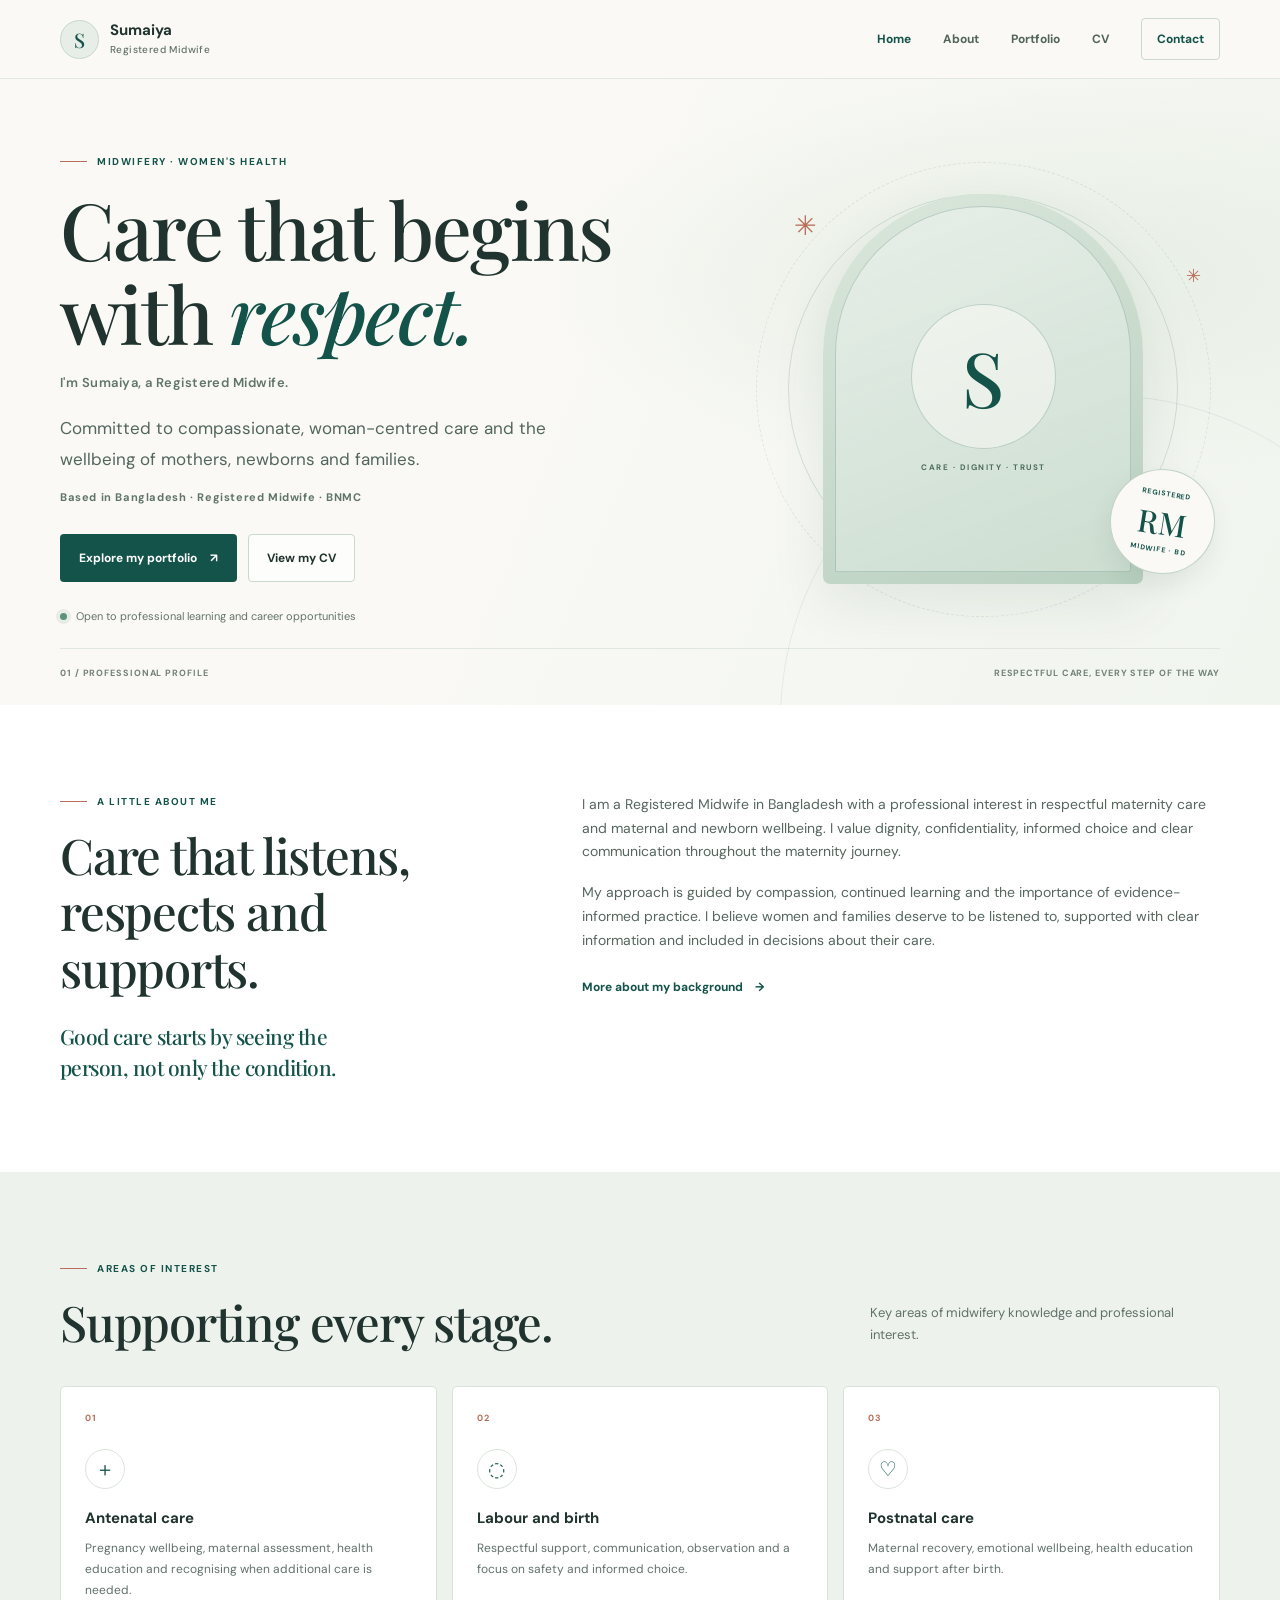
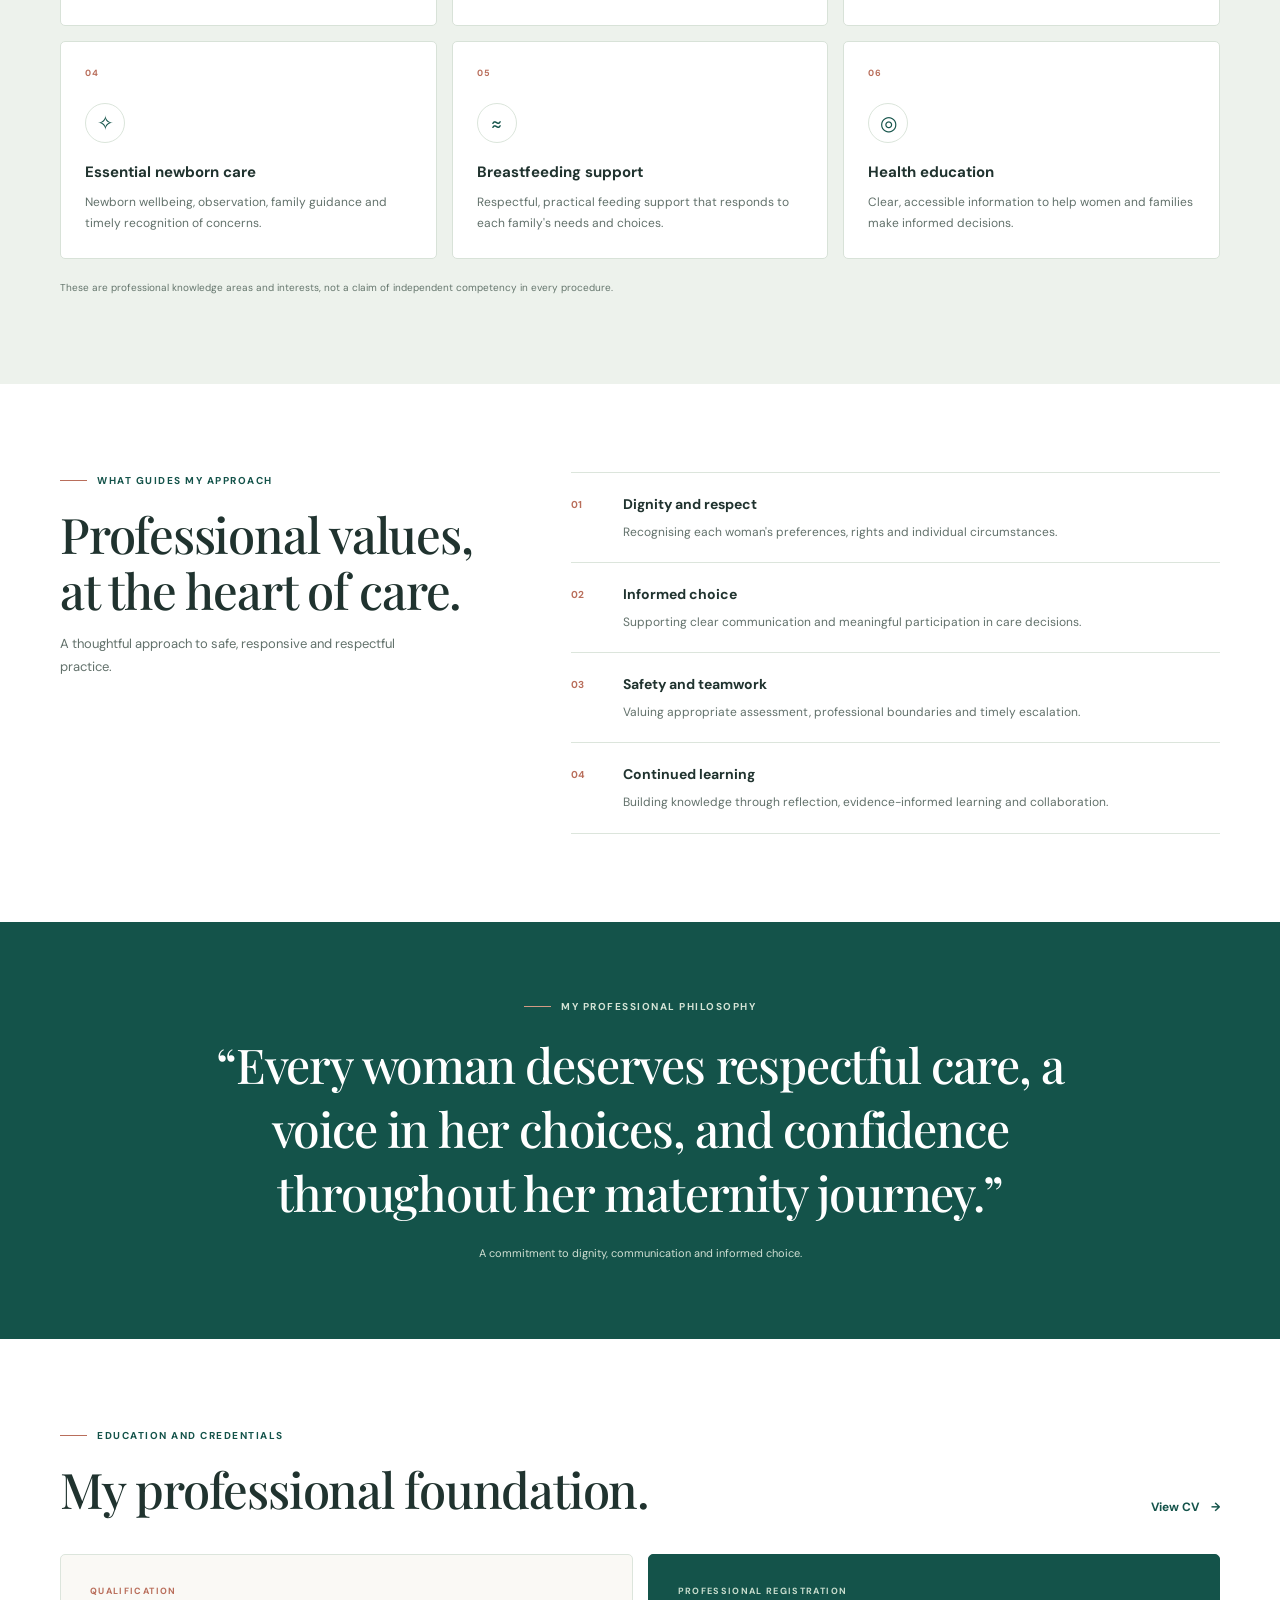
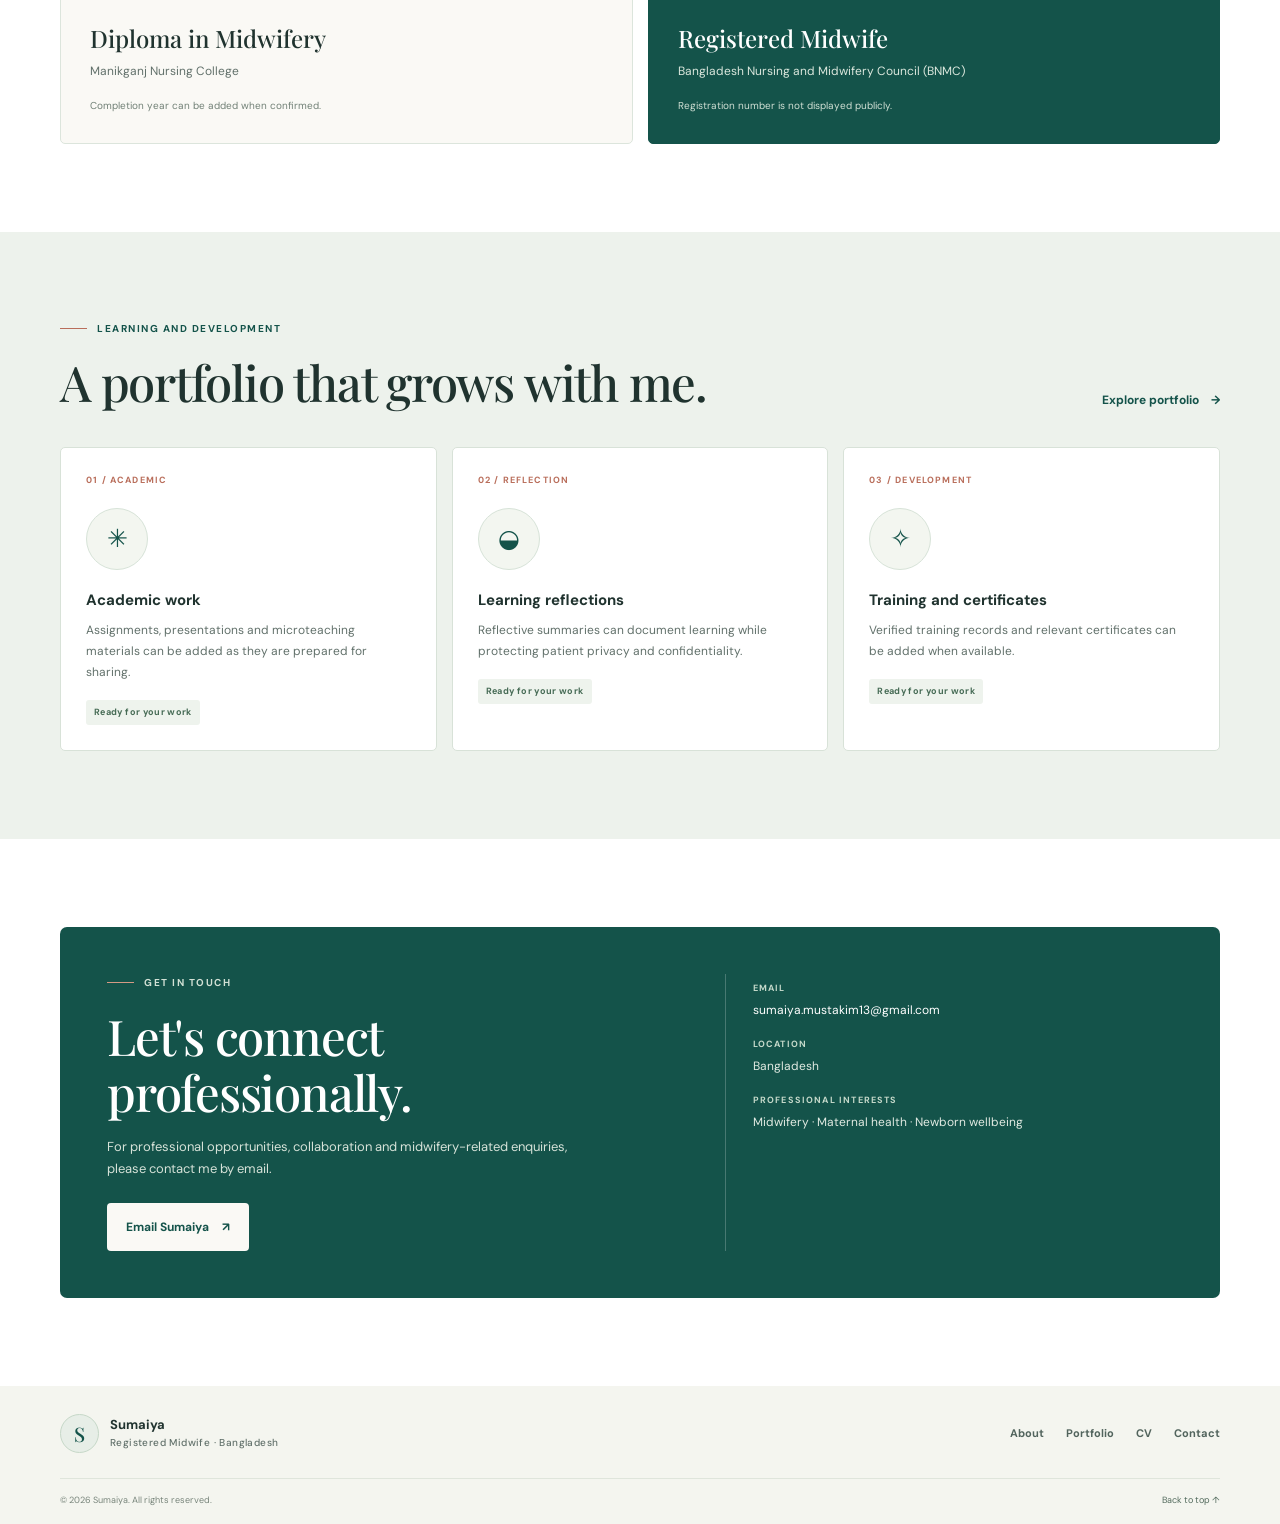
==== index.html @ 721ddd25 "feat: upgrade midwifery portfolio and career pages" ====
<!doctype html>
<html lang="en">
<head>
  <meta charset="utf-8">
  <meta name="viewport" content="width=device-width, initial-scale=1">
  <meta name="theme-color" content="#14534a">
  <meta name="description" content="Meet Sumaiya, a Registered Midwife in Bangladesh, committed to respectful, woman-centred and evidence-informed maternal and newborn care.">
  <meta property="og:type" content="website">
  <meta property="og:title" content="Sumaiya | Registered Midwife">
  <meta property="og:description" content="Professional profile, midwifery interests, academic portfolio and CV of Sumaiya, a Registered Midwife in Bangladesh.">
  <meta property="og:url" content="https://midwifesumaiya.github.io/">
  <link rel="canonical" href="https://midwifesumaiya.github.io/">
  <link rel="icon" href="/assets/images/favicon.svg" type="image/svg+xml">
  <link rel="preconnect" href="https://fonts.googleapis.com">
  <link rel="preconnect" href="https://fonts.gstatic.com" crossorigin>
  <link href="https://fonts.googleapis.com/css2?family=DM+Sans:wght@400;500;600;700&family=Playfair+Display:wght@500;600;700&display=swap" rel="stylesheet">
  <link rel="stylesheet" href="/assets/css/style.css">
  <title>Sumaiya | Registered Midwife in Bangladesh</title>
  <script type="application/ld+json">
  {
    "@context": "https://schema.org",
    "@type": "Person",
    "name": "Sumaiya",
    "jobTitle": "Registered Midwife",
    "description": "Registered Midwife in Bangladesh with professional interests in respectful maternity care and maternal and newborn health.",
    "url": "https://midwifesumaiya.github.io/",
    "email": "mailto:sumaiya.mustakim13@gmail.com",
    "address": {
      "@type": "PostalAddress",
      "addressCountry": "BD"
    }
  }
  </script>
</head>
<body>
  <a class="skip-link" href="#main">Skip to content</a>
  <header class="site-header">
    <div class="container header-inner">
      <a class="brand" href="/" aria-label="Sumaiya home"><span class="brand-mark" aria-hidden="true">S</span><span>Sumaiya<span class="brand-sub">Registered Midwife</span></span></a>
      <button class="menu-toggle" type="button" aria-label="Open navigation" aria-expanded="false" aria-controls="primary-navigation"><span aria-hidden="true"></span></button>
      <nav class="primary-nav" id="primary-navigation" aria-label="Main navigation">
        <a class="active" href="/">Home</a><a href="/about.html">About</a><a href="/portfolio.html">Portfolio</a><a href="/cv.html">CV</a><a class="nav-contact" href="#contact">Contact</a>
      </nav>
    </div>
  </header>
  <main id="main">
    <section class="hero">
      <div class="container hero-grid">
        <div class="hero-copy">
          <p class="eyebrow"><span class="eyebrow-line"></span> Midwifery · Women's health</p>
          <h1>Care that begins with <em>respect.</em><span class="hero-name">I'm Sumaiya, a Registered Midwife.</span></h1>
          <p class="lead">Committed to compassionate, woman-centred care and the wellbeing of mothers, newborns and families.</p>
          <p class="hero-context">Based in Bangladesh · Registered Midwife · BNMC</p>
          <div class="button-row"><a class="button button-primary" href="/portfolio.html">Explore my portfolio <span aria-hidden="true">↗</span></a><a class="button button-secondary" href="/cv.html">View my CV</a></div>
          <div class="hero-note"><span class="status-dot" aria-hidden="true"></span> Open to professional learning and career opportunities</div>
        </div>
        <div class="hero-art" aria-label="Decorative monogram illustration">
          <div class="art-orbit orbit-one"></div><div class="art-orbit orbit-two"></div>
          <div class="art-arch"><div class="art-inner"><span class="art-initial">S</span><span class="art-caption">CARE · DIGNITY · TRUST</span></div></div>
          <div class="art-stamp"><span class="stamp-top">REGISTERED</span><span class="stamp-mid">RM</span><span class="stamp-bottom">MIDWIFE · BD</span></div>
          <span class="art-leaf leaf-one" aria-hidden="true">✳</span><span class="art-leaf leaf-two" aria-hidden="true">✳</span>
        </div>
      </div>
      <div class="hero-bottom container"><span>01 / PROFESSIONAL PROFILE</span><span>Respectful care, every step of the way</span></div>
    </section>

    <section class="section section-white" id="about">
      <div class="container split-grid">
        <div class="section-intro-block"><p class="eyebrow"><span class="eyebrow-line"></span> A little about me</p><h2 class="section-title">Care that listens, respects and supports.</h2><p class="intro-aside">Good care starts by seeing the person, not only the condition.</p></div>
        <div class="prose"><p>I am a Registered Midwife in Bangladesh with a professional interest in respectful maternity care and maternal and newborn wellbeing. I value dignity, confidentiality, informed choice and clear communication throughout the maternity journey.</p><p>My approach is guided by compassion, continued learning and the importance of evidence-informed practice. I believe women and families deserve to be listened to, supported with clear information and included in decisions about their care.</p><a class="text-link" href="/about.html">More about my background <span aria-hidden="true">→</span></a></div>
      </div>
    </section>

    <section class="section section-sage" id="expertise">
      <div class="container">
        <div class="section-heading-row"><div><p class="eyebrow"><span class="eyebrow-line"></span> Areas of interest</p><h2 class="section-title">Supporting every stage.</h2></div><p class="section-summary">Key areas of midwifery knowledge and professional interest.</p></div>
        <div class="card-grid three">
          <article class="service-card"><span class="card-number">01</span><div class="line-icon" aria-hidden="true">＋</div><h3>Antenatal care</h3><p>Pregnancy wellbeing, maternal assessment, health education and recognising when additional care is needed.</p></article>
          <article class="service-card"><span class="card-number">02</span><div class="line-icon" aria-hidden="true">◌</div><h3>Labour and birth</h3><p>Respectful support, communication, observation and a focus on safety and informed choice.</p></article>
          <article class="service-card"><span class="card-number">03</span><div class="line-icon" aria-hidden="true">♡</div><h3>Postnatal care</h3><p>Maternal recovery, emotional wellbeing, health education and support after birth.</p></article>
          <article class="service-card"><span class="card-number">04</span><div class="line-icon" aria-hidden="true">✧</div><h3>Essential newborn care</h3><p>Newborn wellbeing, observation, family guidance and timely recognition of concerns.</p></article>
          <article class="service-card"><span class="card-number">05</span><div class="line-icon" aria-hidden="true">≈</div><h3>Breastfeeding support</h3><p>Respectful, practical feeding support that responds to each family's needs and choices.</p></article>
          <article class="service-card"><span class="card-number">06</span><div class="line-icon" aria-hidden="true">◎</div><h3>Health education</h3><p>Clear, accessible information to help women and families make informed decisions.</p></article>
        </div>
        <p class="section-footnote">These are professional knowledge areas and interests, not a claim of independent competency in every procedure.</p>
      </div>
    </section>

    <section class="section section-white" id="values">
      <div class="container values-layout"><div><p class="eyebrow"><span class="eyebrow-line"></span> What guides my approach</p><h2 class="section-title">Professional values, at the heart of care.</h2><p class="section-summary">A thoughtful approach to safe, responsive and respectful practice.</p></div><div class="values-list">
        <article><span>01</span><div><h3>Dignity and respect</h3><p>Recognising each woman's preferences, rights and individual circumstances.</p></div></article>
        <article><span>02</span><div><h3>Informed choice</h3><p>Supporting clear communication and meaningful participation in care decisions.</p></div></article>
        <article><span>03</span><div><h3>Safety and teamwork</h3><p>Valuing appropriate assessment, professional boundaries and timely escalation.</p></div></article>
        <article><span>04</span><div><h3>Continued learning</h3><p>Building knowledge through reflection, evidence-informed learning and collaboration.</p></div></article>
      </div></div>
    </section>

    <section class="quote-band"><div class="container quote-inner"><p class="eyebrow"><span class="eyebrow-line"></span> My professional philosophy</p><blockquote>“Every woman deserves respectful care, a voice in her choices, and confidence throughout her maternity journey.”</blockquote><p class="quote-credit">A commitment to dignity, communication and informed choice.</p></div></section>

    <section class="section section-white" id="education">
      <div class="container"><div class="section-heading-row"><div><p class="eyebrow"><span class="eyebrow-line"></span> Education and credentials</p><h2 class="section-title">My professional foundation.</h2></div><a class="text-link" href="/cv.html">View CV <span aria-hidden="true">→</span></a></div>
        <div class="credential-grid"><article class="credential-card"><span class="credential-label">QUALIFICATION</span><h3>Diploma in Midwifery</h3><p>Manikganj Nursing College</p><span class="credential-note">Completion year can be added when confirmed.</span></article><article class="credential-card credential-dark"><span class="credential-label">PROFESSIONAL REGISTRATION</span><h3>Registered Midwife</h3><p>Bangladesh Nursing and Midwifery Council (BNMC)</p><span class="credential-note">Registration number is not displayed publicly.</span></article></div>
      </div>
    </section>

    <section class="section section-sage" id="portfolio-preview"><div class="container"><div class="section-heading-row"><div><p class="eyebrow"><span class="eyebrow-line"></span> Learning and development</p><h2 class="section-title">A portfolio that grows with me.</h2></div><a class="text-link" href="/portfolio.html">Explore portfolio <span aria-hidden="true">→</span></a></div><div class="card-grid three">
      <article class="portfolio-card"><span class="portfolio-type">01 / ACADEMIC</span><div class="portfolio-symbol" aria-hidden="true">✳</div><h3>Academic work</h3><p>Assignments, presentations and microteaching materials can be added as they are prepared for sharing.</p><span class="coming-label">Ready for your work</span></article>
      <article class="portfolio-card"><span class="portfolio-type">02 / REFLECTION</span><div class="portfolio-symbol" aria-hidden="true">◒</div><h3>Learning reflections</h3><p>Reflective summaries can document learning while protecting patient privacy and confidentiality.</p><span class="coming-label">Ready for your work</span></article>
      <article class="portfolio-card"><span class="portfolio-type">03 / DEVELOPMENT</span><div class="portfolio-symbol" aria-hidden="true">✧</div><h3>Training and certificates</h3><p>Verified training records and relevant certificates can be added when available.</p><span class="coming-label">Ready for your work</span></article>
    </div></div></section>

    <section class="section section-white" id="contact"><div class="container contact-panel"><div class="contact-copy"><p class="eyebrow"><span class="eyebrow-line"></span> Get in touch</p><h2 class="section-title">Let's connect professionally.</h2><p>For professional opportunities, collaboration and midwifery-related enquiries, please contact me by email.</p><a class="button button-light" href="mailto:sumaiya.mustakim13@gmail.com">Email Sumaiya <span aria-hidden="true">↗</span></a></div><div class="contact-details"><span class="detail-label">EMAIL</span><a href="mailto:sumaiya.mustakim13@gmail.com">sumaiya.mustakim13@gmail.com</a><span class="detail-label">LOCATION</span><p>Bangladesh</p><span class="detail-label">PROFESSIONAL INTERESTS</span><p>Midwifery · Maternal health · Newborn wellbeing</p></div></div></section>
  </main>
  <footer class="site-footer"><div class="container footer-top"><a class="brand brand-footer" href="/"><span class="brand-mark" aria-hidden="true">S</span><span>Sumaiya<span class="brand-sub">Registered Midwife · Bangladesh</span></span></a><nav class="footer-nav" aria-label="Footer navigation"><a href="/about.html">About</a><a href="/portfolio.html">Portfolio</a><a href="/cv.html">CV</a><a href="#contact">Contact</a></nav></div><div class="container footer-bottom"><span>© <span data-current-year>2026</span> Sumaiya. All rights reserved.</span><a href="#main">Back to top ↑</a></div></footer>
  <script src="/assets/js/main.js" defer></script>
</body>
</html>
---- assets/css/style.css ----
@charset "UTF-8";
:root{color-scheme:light;--ink:#20332f;--muted:#62716b;--deep:#14534a;--deep-hover:#0c423b;--sage:#e7eee7;--sage-strong:#c6d8c8;--paper:#faf9f5;--white:#fff;--line:#dce5dc;--clay:#b96e5b;--serif:"Playfair Display",Georgia,serif;--sans:"DM Sans","Segoe UI",sans-serif;--content:1160px;--shadow:0 20px 55px rgb(26 66 55 / 9%)}
*,*::before,*::after{box-sizing:border-box}
html{scroll-behavior:smooth;scroll-padding-top:90px}
body{margin:0;background:var(--paper);color:var(--ink);font-family:var(--sans);font-size:16px;line-height:1.7;-webkit-font-smoothing:antialiased}
img,svg{display:block;max-width:100%}a{color:inherit}button,a{-webkit-tap-highlight-color:transparent}a:focus-visible,button:focus-visible{outline:3px solid var(--clay);outline-offset:4px}
.container{width:min(var(--content),calc(100% - 52px));margin-inline:auto}
.skip-link{position:absolute;z-index:100;top:10px;left:10px;padding:10px 14px;transform:translateY(-150%);border-radius:4px;background:var(--ink);color:white}.skip-link:focus{transform:translateY(0)}
.site-header{position:sticky;z-index:50;top:0;border-bottom:1px solid rgb(220 229 220 / 85%);background:rgb(250 249 245 / 94%);backdrop-filter:blur(14px)}
.header-inner{min-height:78px;display:flex;align-items:center;justify-content:space-between;gap:24px}
.brand{display:inline-flex;align-items:center;gap:11px;color:var(--ink);font-size:15px;font-weight:700;line-height:1.25;text-decoration:none}
.brand-mark{width:39px;height:39px;display:grid;place-items:center;flex:none;border:1px solid var(--sage-strong);border-radius:50%;background:var(--sage);color:var(--deep);font:500 20px var(--serif)}
.brand-sub{display:block;margin-top:4px;color:var(--muted);font-size:10px;font-weight:500;letter-spacing:.04em}
.primary-nav{display:flex;align-items:center;gap:clamp(17px,2.5vw,32px)}
.primary-nav a,.footer-nav a{color:#52645d;font-size:12px;font-weight:700;text-decoration:none;transition:color .18s ease}
.primary-nav a:hover,.primary-nav a.active,.footer-nav a:hover{color:var(--deep)}
.primary-nav .nav-contact{padding:10px 15px;border:1px solid #cbd8cd;border-radius:4px;color:var(--deep)}
.menu-toggle{display:none}
.hero{position:relative;overflow:hidden;padding:74px 0 24px;background:radial-gradient(ellipse at 82% 32%,#e6eee4 0,transparent 34%),linear-gradient(112deg,#faf9f5 40%,#f0f5ee 100%)}
.hero:before{position:absolute;right:-150px;bottom:-340px;width:650px;height:650px;border:1px solid rgb(20 83 74 / 8%);border-radius:50%;content:"";pointer-events:none}
.hero-grid{position:relative;z-index:1;display:grid;grid-template-columns:minmax(0,1.08fr) minmax(320px,.82fr);align-items:center;gap:64px}
.eyebrow{display:flex;align-items:center;gap:10px;margin:0 0 17px;color:var(--deep);font-size:10px;font-weight:700;letter-spacing:.15em;text-transform:uppercase}
.eyebrow-line{width:27px;height:1px;flex:none;background:var(--clay)}
h1,h2,h3,p{margin-top:0}
.hero h1,.page-title,.section-title,.intro-aside,.quote-inner blockquote{font-family:var(--serif);font-weight:500;letter-spacing:-.025em}
.hero h1{max-width:650px;margin-bottom:20px;font-size:clamp(48px,6.5vw,79px);line-height:1.06}
.hero h1 em,.page-title em{color:var(--deep);font-weight:500}
.hero-name{display:block;margin-top:19px;color:#60746b;font:600 13px/1.5 var(--sans);letter-spacing:.035em}
.lead{max-width:560px;margin-bottom:14px;color:#53665e;font-size:17px;line-height:1.8}
.hero-context{margin-bottom:27px;color:#61746b;font-size:11px;font-weight:700;letter-spacing:.055em}
.button-row{display:flex;flex-wrap:wrap;gap:11px}
.button{min-height:48px;display:inline-flex;align-items:center;justify-content:center;gap:13px;padding:12px 18px;border:1px solid transparent;border-radius:4px;font:700 12px var(--sans);text-decoration:none;transition:transform .18s ease,background-color .18s ease,border-color .18s ease}
.button:hover{transform:translateY(-2px)}.button-primary{background:var(--deep);color:white}.button-primary:hover{background:var(--deep-hover)}.button-secondary{border-color:#cbd8cd;background:rgb(255 255 255 / 68%);color:var(--ink)}.button-secondary:hover{border-color:var(--deep)}.button-light{background:var(--paper);color:var(--deep)}.button-light:hover{background:white}
.hero-note{display:flex;align-items:center;gap:9px;margin-top:25px;color:#63746b;font-size:11px}.status-dot{width:7px;height:7px;border-radius:50%;background:#5e9278;box-shadow:0 0 0 4px rgb(94 146 120 / 12%)}
.hero-art{position:relative;min-height:465px;display:grid;place-items:center}
.art-orbit{position:absolute;border:1px solid rgb(20 83 74 / 14%);border-radius:50%}.orbit-one{width:390px;height:390px}.orbit-two{width:455px;height:455px;border-style:dashed;border-color:rgb(20 83 74 / 10%)}
.art-arch{position:relative;z-index:1;width:min(78%,320px);height:390px;padding:12px;border-radius:180px 180px 8px 8px;background:linear-gradient(155deg,#dbe7dc,#b9d0c0);box-shadow:var(--shadow)}
.art-inner{width:100%;height:100%;display:flex;flex-direction:column;align-items:center;justify-content:center;gap:12px;border:1px solid rgb(20 83 74 / 20%);border-radius:170px 170px 3px 3px;background:linear-gradient(160deg,rgb(255 255 255 / 38%),rgb(226 237 227 / 48%))}
.art-initial{width:145px;height:145px;display:grid;place-items:center;border:1px solid rgb(20 83 74 / 22%);border-radius:50%;background:rgb(250 249 245 / 55%);color:var(--deep);font:500 76px var(--serif)}
.art-caption{color:#4c6c5b;font-size:8px;font-weight:700;letter-spacing:.19em}
.art-stamp{position:absolute;z-index:2;right:1%;bottom:48px;width:105px;height:105px;display:flex;flex-direction:column;align-items:center;justify-content:center;gap:1px;border:1px solid #c2d3c4;border-radius:50%;background:var(--paper);color:var(--deep);box-shadow:0 12px 25px rgb(26 66 55 / 8%);transform:rotate(9deg)}
.stamp-top,.stamp-bottom{font-size:7px;font-weight:700;letter-spacing:.12em}.stamp-mid{font:500 31px var(--serif)}.art-leaf{position:absolute;color:#b96e5b;font-size:27px}.leaf-one{top:46px;left:10%}.leaf-two{right:4%;top:104px;font-size:18px}
.hero-bottom{display:flex;justify-content:space-between;gap:15px;margin-top:22px;padding:17px 0 0;border-top:1px solid #dfe7de;color:#728178;font-size:9px;font-weight:700;letter-spacing:.1em;text-transform:uppercase}
.section{padding:88px 0}.section-white{background:var(--white)}.section-sage{background:#edf2ec}
.split-grid{display:grid;grid-template-columns:.82fr 1.18fr;align-items:start;gap:78px}
.section-title{margin-bottom:15px;font-size:clamp(34px,4vw,49px);line-height:1.15}
.intro-aside{max-width:330px;margin:25px 0 0;color:var(--deep);font-size:21px;line-height:1.5}
.prose{max-width:660px;color:#56665f;font-size:14px}.prose p{margin-bottom:17px}.prose p:last-of-type{margin-bottom:22px}
.text-link{display:inline-flex;align-items:center;gap:12px;color:var(--deep);font-size:12px;font-weight:700;text-decoration:none}.text-link:hover{text-decoration:underline;text-underline-offset:4px}
.section-heading-row{display:flex;align-items:end;justify-content:space-between;gap:35px;margin-bottom:36px}.section-heading-row .section-title{margin-bottom:0}.section-summary{max-width:350px;margin:0 0 4px;color:var(--muted);font-size:13px}
.card-grid{display:grid;gap:15px}.card-grid.three{grid-template-columns:repeat(3,minmax(0,1fr))}.card-grid.two{grid-template-columns:repeat(2,minmax(0,1fr))}
.service-card,.portfolio-card,.portfolio-detail-card{position:relative;min-width:0;padding:24px;border:1px solid #d8e2d8;border-radius:5px;background:var(--white);transition:transform .18s ease,box-shadow .18s ease,border-color .18s ease}
.service-card:hover,.portfolio-card:hover,.portfolio-detail-card:hover{transform:translateY(-3px);border-color:#b8cdbd;box-shadow:0 12px 30px rgb(26 66 55 / 6%)}
.card-number,.portfolio-type{display:block;color:var(--clay);font-size:9px;font-weight:700;letter-spacing:.13em}
.line-icon{width:40px;height:40px;display:grid;place-items:center;margin:22px 0 19px;border:1px solid #dbe5db;border-radius:50%;color:var(--deep);font-size:20px}
.service-card h3,.portfolio-card h3,.portfolio-detail-card h3{margin-bottom:9px;font-size:15px;line-height:1.4}.service-card p,.portfolio-card p,.portfolio-detail-card p{margin-bottom:0;color:var(--muted);font-size:12px;line-height:1.75}
.section-footnote{margin:20px 0 0;color:#65766d;font-size:10px}
.values-layout{display:grid;grid-template-columns:.8fr 1.2fr;gap:78px}.values-list{border-top:1px solid var(--line)}.values-list article{display:grid;grid-template-columns:36px 1fr;gap:16px;padding:20px 0;border-bottom:1px solid var(--line)}.values-list article>span{padding-top:3px;color:var(--clay);font-size:10px;font-weight:700}.values-list h3{margin-bottom:5px;font-size:14px}.values-list p{margin:0;color:var(--muted);font-size:12px}
.quote-band{padding:76px 0;background:var(--deep);color:white}.quote-inner{max-width:920px;text-align:center}.quote-inner .eyebrow{justify-content:center;color:#d4e3d6}.quote-inner .eyebrow-line{background:#d49a84}.quote-inner blockquote{margin:0 auto 20px;font-size:clamp(30px,4.4vw,48px);line-height:1.34}.quote-credit{margin:0;color:#d0dfd3;font-size:11px}
.credential-grid{display:grid;grid-template-columns:repeat(2,minmax(0,1fr));gap:15px}.credential-card{padding:29px;border:1px solid var(--line);border-radius:5px;background:var(--paper)}.credential-dark{border-color:var(--deep);background:var(--deep);color:white}.credential-label{display:block;margin-bottom:23px;color:var(--clay);font-size:9px;font-weight:700;letter-spacing:.15em}.credential-dark .credential-label{color:#c9ddce}.credential-card h3{margin-bottom:7px;font:500 24px var(--serif)}.credential-card p{margin-bottom:16px;color:var(--muted);font-size:12px}.credential-dark p{color:#dbe7dd}.credential-note{display:block;color:#718076;font-size:10px}.credential-dark .credential-note{color:#d1e0d5}
.portfolio-card{padding:25px;background:#fff}.portfolio-symbol{width:62px;height:62px;display:grid;place-items:center;margin:20px 0 20px;border:1px solid #d7e3d8;border-radius:50%;background:#f3f6f0;color:var(--deep);font-size:25px}.coming-label{display:inline-flex;margin-top:17px;padding:5px 8px;border-radius:3px;background:#eef3ed;color:#466b55;font-size:9px;font-weight:700;letter-spacing:.04em}
.contact-panel{display:grid;grid-template-columns:1.1fr .9fr;gap:70px;padding:47px;border-radius:7px;background:var(--deep);color:white}.contact-copy .eyebrow{color:#d2e1d5}.contact-copy .eyebrow-line{background:#d49a84}.contact-copy .section-title{max-width:520px;color:white}.contact-copy>p:not(.eyebrow){max-width:470px;margin-bottom:23px;color:#d6e2d8;font-size:13px}.contact-details{display:flex;flex-direction:column;align-items:flex-start;gap:4px;padding:7px 0 7px 27px;border-left:1px solid rgb(255 255 255 / 22%)}.detail-label{margin-top:12px;color:#c5d9ca;font-size:9px;font-weight:700;letter-spacing:.13em}.detail-label:first-child{margin-top:0}.contact-details a{color:white;font-size:12px;text-decoration:none;overflow-wrap:anywhere}.contact-details a:hover{text-decoration:underline}.contact-details p{margin:0;color:#e1eae2;font-size:12px}
.site-footer{padding:28px 0 16px;background:#f4f5ef}.footer-top{display:flex;align-items:center;justify-content:space-between;gap:24px;padding-bottom:25px}.brand-footer{font-size:13px}.footer-nav{display:flex;flex-wrap:wrap;gap:22px}.footer-nav a{font-size:11px}.footer-bottom{display:flex;align-items:center;justify-content:space-between;gap:15px;padding-top:14px;border-top:1px solid #dfe5db;color:#78857b;font-size:9px}.footer-bottom a{color:#536b5d;text-decoration:none}
.page-hero{padding:67px 0 42px;background:radial-gradient(ellipse at 84% 15%,#e5eee3 0,transparent 36%),var(--paper)}.page-hero-inner{max-width:var(--content)}.page-title{max-width:820px;margin:0 0 17px;font-size:clamp(43px,6vw,68px);line-height:1.12}.page-lead{max-width:640px;margin-bottom:22px;color:var(--muted);font-size:15px}.breadcrumbs{display:flex;align-items:center;gap:9px;color:#7a877e;font-size:10px}.breadcrumbs a{color:var(--deep);text-decoration:none}.print-button{margin-top:25px}
.contact-strip{display:flex;align-items:center;justify-content:space-between;gap:35px}.contact-strip .section-title{max-width:650px;margin-bottom:0}.contact-strip .section-summary{margin-top:12px}
.portfolio-detail-grid{align-items:stretch}.portfolio-detail-card{padding:25px}.detail-illustration{height:138px;display:flex;align-items:center;gap:8px;margin:20px 0;padding:20px;border:1px solid #dce6dc;border-radius:4px;background:#f2f5ef}.detail-illustration span{width:42px;height:42px;display:grid;place-items:center;flex:none;border-radius:50%;background:var(--deep);color:white;font:500 17px var(--serif)}.detail-illustration i{display:block;width:25%;height:42px;border:1px solid #c6d8c8;border-radius:3px;background:#e3ece2}.illustration-two span{background:#c9d9c9;color:var(--deep)}.illustration-two i{height:64px}.illustration-three span{background:#dce8dc;color:var(--deep)}.detail-list{display:grid;gap:6px;margin:16px 0 0;padding-left:17px;color:#65746b;font-size:11px}.privacy-panel{display:grid;grid-template-columns:65px 1fr;gap:27px;align-items:start;max-width:900px}.privacy-icon{width:58px;height:58px;display:grid;place-items:center;border:1px solid #cbdcca;border-radius:50%;color:var(--deep);font-size:24px}.privacy-panel .section-title{max-width:700px}.privacy-panel p:last-child{max-width:770px;margin-bottom:0;color:#5d6e63;font-size:13px}
.cv-section{padding-top:55px}.cv-sheet{max-width:980px;padding:clamp(25px,5vw,60px);border:1px solid var(--line);background:white;box-shadow:0 10px 40px rgb(26 66 55 / 4%)}.cv-header{display:flex;align-items:start;justify-content:space-between;gap:25px;padding-bottom:29px;border-bottom:2px solid var(--deep)}.cv-header .eyebrow{margin-bottom:10px}.cv-name{margin-bottom:4px;font:500 clamp(38px,5vw,52px)/1.1 var(--serif);letter-spacing:-.03em}.cv-role{margin:0;color:var(--deep);font-size:12px;font-weight:700}.cv-contact{display:flex;flex-direction:column;align-items:flex-end;gap:5px;padding-top:10px;color:var(--muted);font-size:10px;text-align:right}.cv-contact a{color:var(--deep);text-decoration:none;overflow-wrap:anywhere}.cv-summary{padding:25px 0;border-bottom:1px solid var(--line)}.cv-summary h2,.cv-block h2{margin-bottom:12px;color:var(--deep);font-size:11px;font-weight:700;letter-spacing:.12em;text-transform:uppercase}.cv-summary p{max-width:790px;margin:0;color:#56665f;font-size:12px}.cv-columns{display:grid;grid-template-columns:1.15fr .85fr;gap:42px;padding-top:27px}.cv-block{margin-bottom:29px}.cv-entry{padding-left:15px;border-left:2px solid #d4e1d5}.cv-entry h3{margin-bottom:5px;font-size:14px}.cv-entry p{margin-bottom:7px;color:#5d6d64;font-size:11px}.cv-meta{font-weight:700}.cv-bullets{display:grid;gap:8px;margin:0;padding-left:17px;color:#5d6d64;font-size:11px}.tag-list{display:flex;flex-wrap:wrap;gap:7px;margin:0;padding:0;list-style:none}.tag-list li{padding:6px 8px;border:1px solid var(--line);border-radius:3px;color:#52665b;font-size:10px}.cv-disclaimer{margin-top:14px;color:#718076;font-size:10px}.cv-block>p{margin-bottom:0;color:#5d6d64;font-size:11px}.cv-footer-note{display:flex;justify-content:space-between;gap:18px;margin-top:15px;padding-top:15px;border-top:1px solid var(--line);color:#78857b;font-size:9px}
@media(max-width:960px){.hero-grid{gap:32px}.hero-art{min-height:420px}.orbit-one{width:330px;height:330px}.orbit-two{width:385px;height:385px}.art-arch{height:345px}.split-grid,.values-layout{gap:48px}.contact-panel{gap:42px}.card-grid.three{gap:11px}.service-card,.portfolio-card{padding:20px}}
@media(max-width:760px){html{scroll-padding-top:72px}.container{width:min(100% - 36px,var(--content))}.header-inner{min-height:68px}.menu-toggle{width:42px;height:42px;display:grid;place-items:center;border:1px solid var(--line);border-radius:4px;background:white;color:var(--ink);cursor:pointer}.menu-toggle span,.menu-toggle span:before,.menu-toggle span:after{width:17px;height:1.5px;display:block;background:currentColor;content:"";transition:transform .16s ease}.menu-toggle span{position:relative}.menu-toggle span:before{position:absolute;top:-5px}.menu-toggle span:after{position:absolute;top:5px}.menu-toggle[aria-expanded=true] span{background:transparent}.menu-toggle[aria-expanded=true] span:before{top:0;transform:rotate(45deg)}.menu-toggle[aria-expanded=true] span:after{top:0;transform:rotate(-45deg)}.primary-nav{position:absolute;top:calc(100% + 1px);right:0;left:0;display:none;align-items:stretch;gap:0;padding:7px 20px 15px;border-bottom:1px solid var(--line);background:var(--paper);box-shadow:0 15px 25px rgb(26 66 55 / 7%)}.primary-nav.is-open{display:flex;flex-direction:column}.primary-nav a{padding:11px 3px;border-bottom:1px solid #e5ebe4;font-size:13px}.primary-nav .nav-contact{margin-top:9px;padding:11px;border:1px solid #cbd8cd;text-align:center}.hero{padding:48px 0 20px}.hero-grid{grid-template-columns:1fr;gap:20px}.hero h1{max-width:600px;font-size:clamp(45px,12vw,66px)}.lead{font-size:15px}.hero-art{min-height:340px;margin-top:6px}.orbit-one{width:285px;height:285px}.orbit-two{width:330px;height:330px}.art-arch{width:235px;height:300px}.art-initial{width:115px;height:115px;font-size:61px}.art-stamp{right:calc(50% - 155px);bottom:25px;width:88px;height:88px}.stamp-mid{font-size:25px}.art-leaf{left:calc(50% - 150px)}.leaf-two{right:calc(50% - 158px);left:auto}.hero-bottom{font-size:8px}.section{padding:65px 0}.split-grid,.values-layout{grid-template-columns:1fr;gap:25px}.section-heading-row{align-items:start;flex-direction:column;gap:14px;margin-bottom:27px}.section-summary{max-width:520px}.card-grid.three{grid-template-columns:repeat(2,minmax(0,1fr))}.service-card,.portfolio-card{padding:19px}.service-card h3,.portfolio-card h3{font-size:14px}.service-card p,.portfolio-card p{font-size:11px}.line-icon{margin:17px 0}.credential-card{padding:22px}.contact-panel{grid-template-columns:1fr;gap:29px;padding:29px}.contact-details{padding:20px 0 0;border-top:1px solid rgb(255 255 255 / 22%);border-left:0}.footer-top{align-items:flex-start}.footer-nav{max-width:240px;gap:11px 15px}.page-hero{padding:49px 0 32px}.page-title{font-size:clamp(42px,10vw,58px)}.contact-strip{align-items:flex-start;flex-direction:column}.portfolio-detail-grid{grid-template-columns:1fr 1fr}.privacy-panel{grid-template-columns:50px 1fr;gap:17px}.privacy-icon{width:46px;height:46px}.cv-columns{gap:25px}}
@media(max-width:500px){.container{width:calc(100% - 32px)}.brand{font-size:13px}.brand-mark{width:36px;height:36px}.hero h1{font-size:clamp(43px,12.5vw,58px)}.button-row{gap:9px}.button{min-height:45px;padding:11px 12px;font-size:11px}.hero-bottom span:last-child{max-width:45%;text-align:right}.card-grid.three,.card-grid.two,.credential-grid,.portfolio-detail-grid{grid-template-columns:1fr}.service-card,.portfolio-card{padding:21px}.line-icon{margin:19px 0}.section-title{font-size:35px}.intro-aside{font-size:19px}.quote-band{padding:57px 0}.quote-inner blockquote{font-size:30px}.contact-panel{padding:24px}.footer-top{flex-direction:column}.footer-nav{max-width:none}.footer-bottom{align-items:flex-start}.page-title{font-size:43px}.privacy-panel{grid-template-columns:1fr}.cv-sheet{padding:22px 18px}.cv-header{flex-direction:column;gap:15px}.cv-contact{align-items:flex-start;text-align:left}.cv-columns{grid-template-columns:1fr;gap:0}.cv-footer-note{flex-direction:column;gap:5px}.print-button{width:100%}}
@media(prefers-reduced-motion:reduce){*,*::before,*::after{scroll-behavior:auto!important;animation-duration:.01ms!important;animation-iteration-count:1!important;transition-duration:.01ms!important}}
@media print{ @page{size:A4;margin:14mm}body{background:white!important;color:#1e2f2a!important;font-size:10pt}.no-print,.site-header,.site-footer,.page-hero,.contact-strip{display:none!important}.cv-section{padding:0!important}.cv-sheet{max-width:none;padding:0;border:0;box-shadow:none}.cv-header{padding-bottom:12pt}.cv-name{font-size:28pt}.cv-summary{padding:12pt 0}.cv-columns{gap:22pt;padding-top:14pt}.cv-block{margin-bottom:15pt;break-inside:avoid}.cv-summary,.cv-entry,.cv-block{break-inside:avoid}.cv-footer-note{margin-top:8pt}.cv-contact{font-size:8pt}.cv-role{font-size:9pt}.cv-summary p,.cv-entry p,.cv-bullets,.cv-block>p{font-size:8.5pt}.tag-list li{font-size:8pt;padding:3pt 5pt}.cv-disclaimer{font-size:7.5pt}}
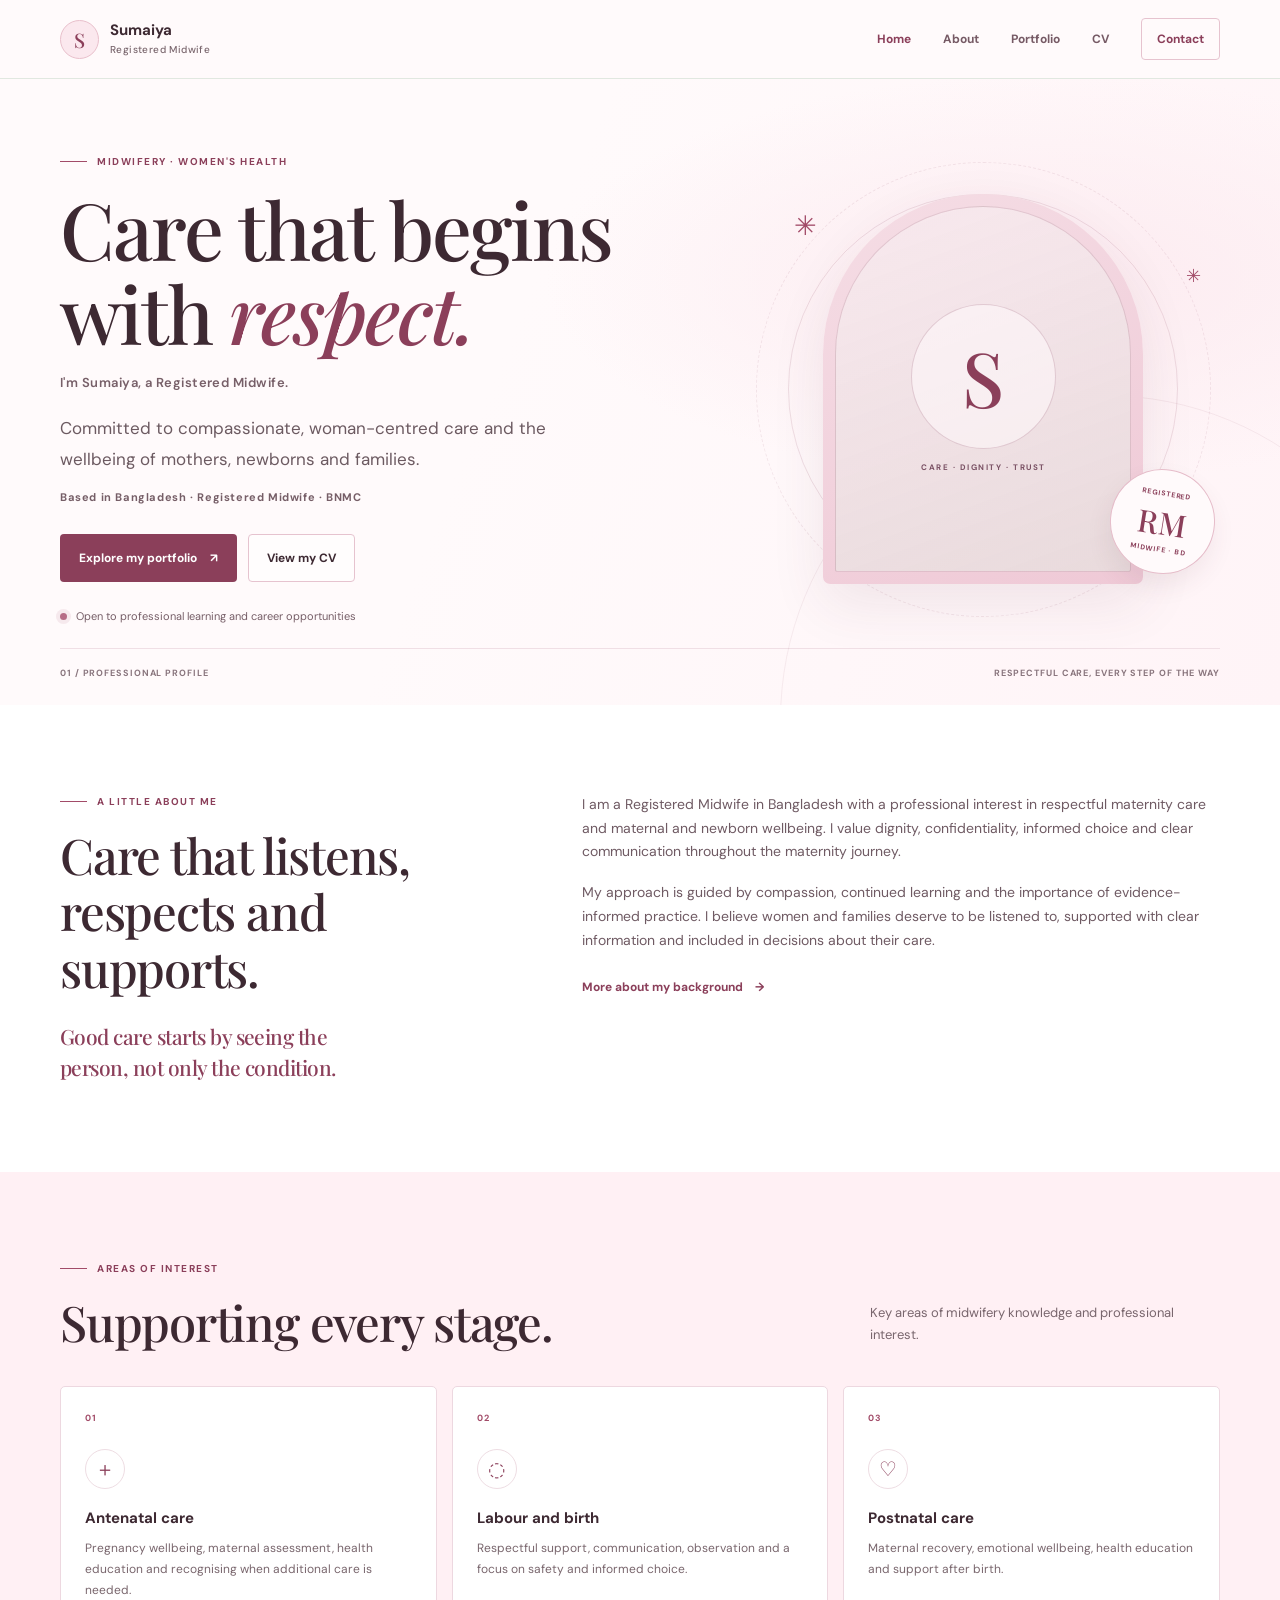
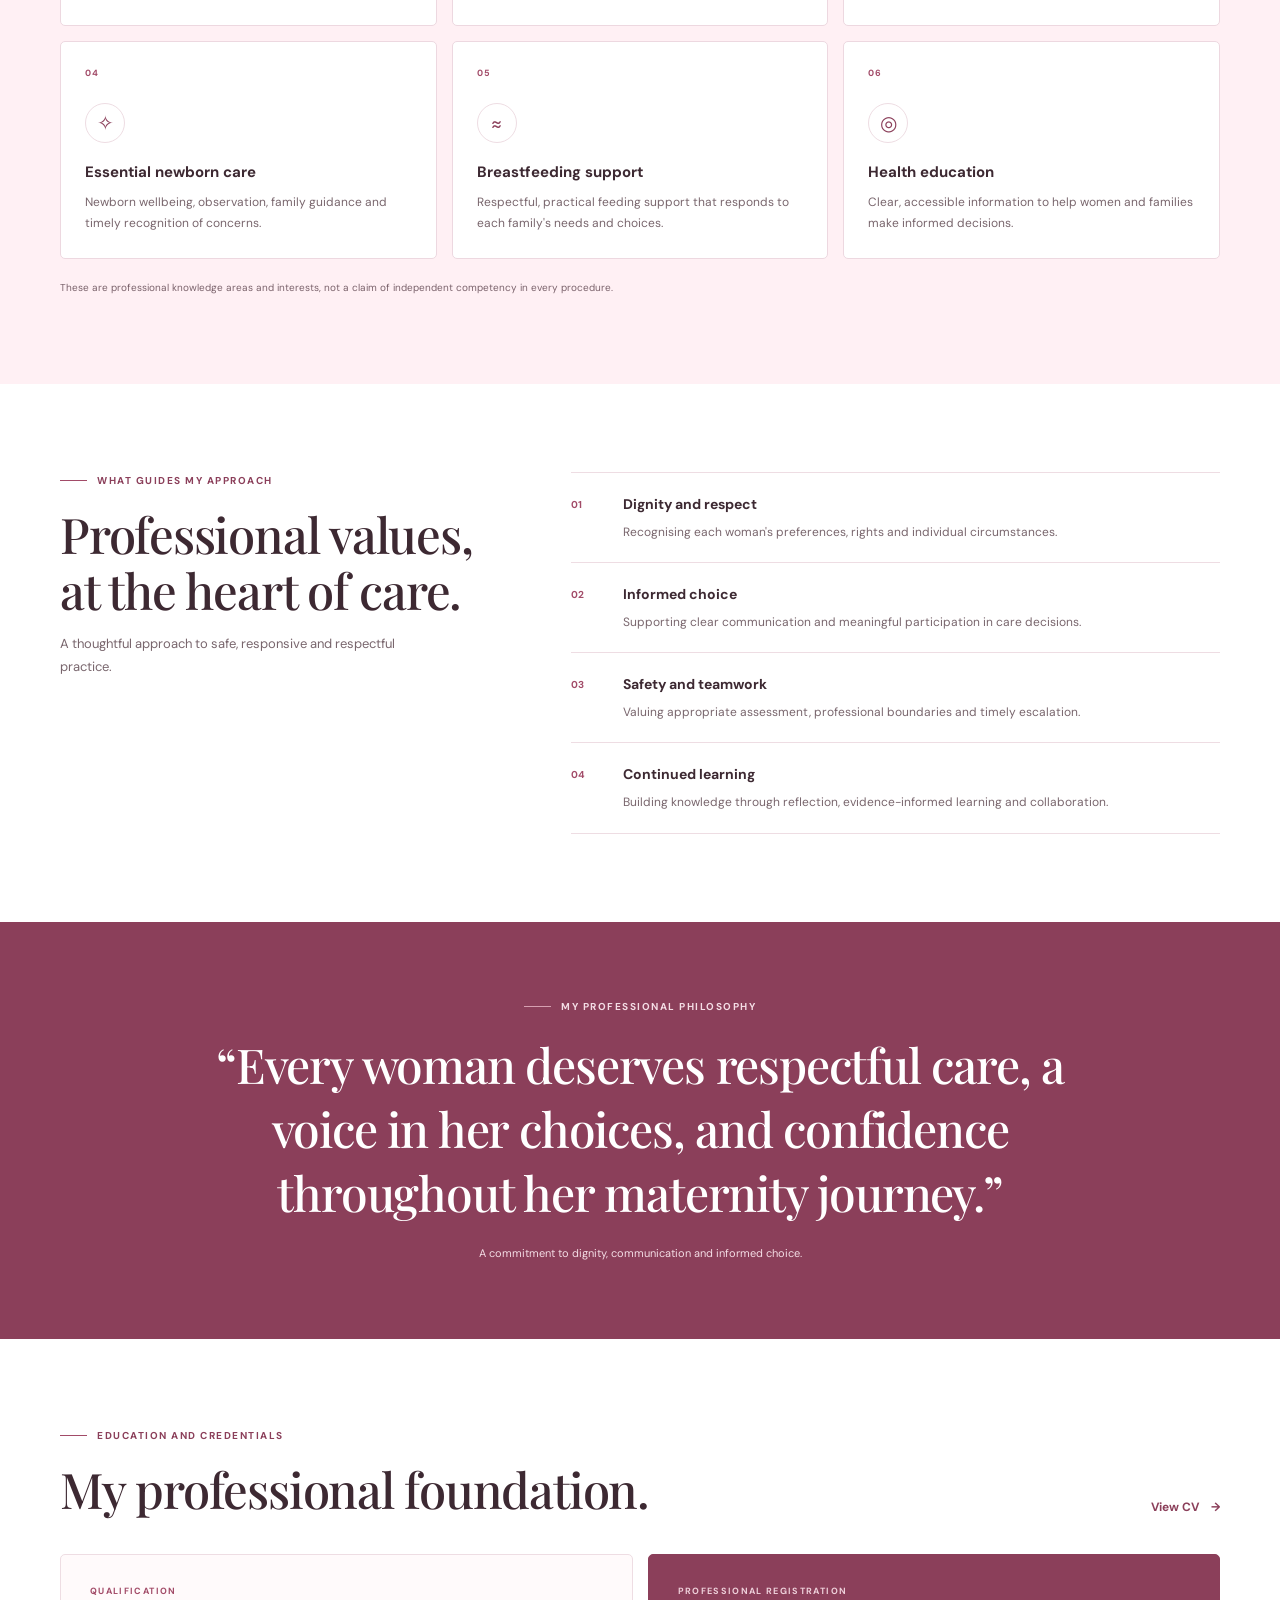
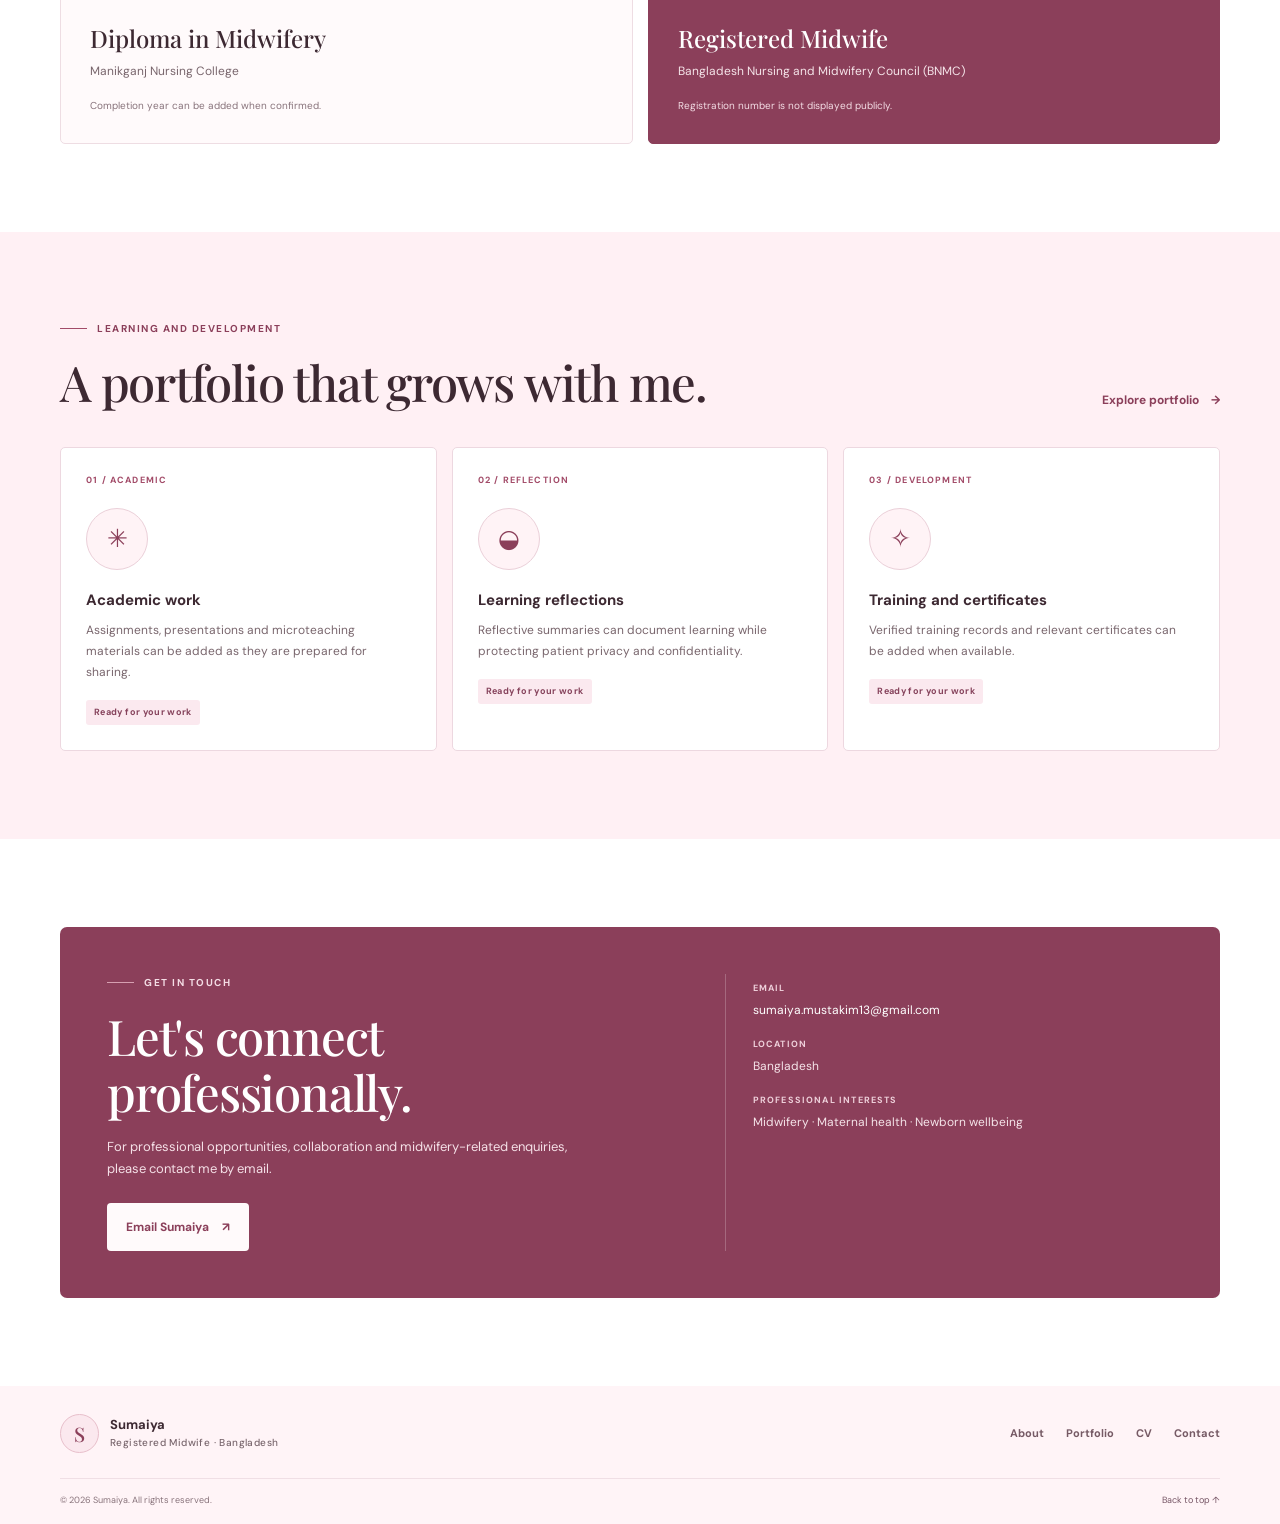
==== commit 801f3b25: "style: apply accessible baby pink midwifery brand" ====
--- a/index.html
+++ b/index.html
@@ -3,12 +3,14 @@
 <head>
   <meta charset="utf-8">
   <meta name="viewport" content="width=device-width, initial-scale=1">
-  <meta name="theme-color" content="#14534a">
+  <meta name="theme-color" content="#8B3F5A">
   <meta name="description" content="Meet Sumaiya, a Registered Midwife in Bangladesh, committed to respectful, woman-centred and evidence-informed maternal and newborn care.">
   <meta property="og:type" content="website">
   <meta property="og:title" content="Sumaiya | Registered Midwife">
   <meta property="og:description" content="Professional profile, midwifery interests, academic portfolio and CV of Sumaiya, a Registered Midwife in Bangladesh.">
   <meta property="og:url" content="https://midwifesumaiya.github.io/">
+  <meta name="twitter:card" content="summary">
+  <meta name="robots" content="index,follow,max-image-preview:large">
   <link rel="canonical" href="https://midwifesumaiya.github.io/">
   <link rel="icon" href="/assets/images/favicon.svg" type="image/svg+xml">
   <link rel="preconnect" href="https://fonts.googleapis.com">
--- a/assets/css/style.css
+++ b/assets/css/style.css
@@ -1,23 +1,23 @@
 @charset "UTF-8";
-:root{color-scheme:light;--ink:#20332f;--muted:#62716b;--deep:#14534a;--deep-hover:#0c423b;--sage:#e7eee7;--sage-strong:#c6d8c8;--paper:#faf9f5;--white:#fff;--line:#dce5dc;--clay:#b96e5b;--serif:"Playfair Display",Georgia,serif;--sans:"DM Sans","Segoe UI",sans-serif;--content:1160px;--shadow:0 20px 55px rgb(26 66 55 / 9%)}
+:root{color-scheme:light;--ink:#3D2932;--muted:#79666D;--deep:#8B3F5A;--deep-hover:#713047;--sage:#FBE8EE;--sage-strong:#E8BFCB;--paper:#FFFAFB;--white:#fff;--line:#EEDDE3;--clay:#A24B68;--serif:"Playfair Display",Georgia,serif;--sans:"DM Sans","Segoe UI",sans-serif;--content:1160px;--shadow:0 20px 55px rgb(87 45 62 / 9%)}
 *,*::before,*::after{box-sizing:border-box}
 html{scroll-behavior:smooth;scroll-padding-top:90px}
 body{margin:0;background:var(--paper);color:var(--ink);font-family:var(--sans);font-size:16px;line-height:1.7;-webkit-font-smoothing:antialiased}
 img,svg{display:block;max-width:100%}a{color:inherit}button,a{-webkit-tap-highlight-color:transparent}a:focus-visible,button:focus-visible{outline:3px solid var(--clay);outline-offset:4px}
 .container{width:min(var(--content),calc(100% - 52px));margin-inline:auto}
 .skip-link{position:absolute;z-index:100;top:10px;left:10px;padding:10px 14px;transform:translateY(-150%);border-radius:4px;background:var(--ink);color:white}.skip-link:focus{transform:translateY(0)}
-.site-header{position:sticky;z-index:50;top:0;border-bottom:1px solid rgb(220 229 220 / 85%);background:rgb(250 249 245 / 94%);backdrop-filter:blur(14px)}
+.site-header{position:sticky;z-index:50;top:0;border-bottom:1px solid rgb(220 229 220 / 85%);background:rgb(255 250 251 / 94%);backdrop-filter:blur(14px)}
 .header-inner{min-height:78px;display:flex;align-items:center;justify-content:space-between;gap:24px}
 .brand{display:inline-flex;align-items:center;gap:11px;color:var(--ink);font-size:15px;font-weight:700;line-height:1.25;text-decoration:none}
 .brand-mark{width:39px;height:39px;display:grid;place-items:center;flex:none;border:1px solid var(--sage-strong);border-radius:50%;background:var(--sage);color:var(--deep);font:500 20px var(--serif)}
 .brand-sub{display:block;margin-top:4px;color:var(--muted);font-size:10px;font-weight:500;letter-spacing:.04em}
 .primary-nav{display:flex;align-items:center;gap:clamp(17px,2.5vw,32px)}
-.primary-nav a,.footer-nav a{color:#52645d;font-size:12px;font-weight:700;text-decoration:none;transition:color .18s ease}
+.primary-nav a,.footer-nav a{color:#765A65;font-size:12px;font-weight:700;text-decoration:none;transition:color .18s ease}
 .primary-nav a:hover,.primary-nav a.active,.footer-nav a:hover{color:var(--deep)}
-.primary-nav .nav-contact{padding:10px 15px;border:1px solid #cbd8cd;border-radius:4px;color:var(--deep)}
+.primary-nav .nav-contact{padding:10px 15px;border:1px solid #E6C3CF;border-radius:4px;color:var(--deep)}
 .menu-toggle{display:none}
-.hero{position:relative;overflow:hidden;padding:74px 0 24px;background:radial-gradient(ellipse at 82% 32%,#e6eee4 0,transparent 34%),linear-gradient(112deg,#faf9f5 40%,#f0f5ee 100%)}
-.hero:before{position:absolute;right:-150px;bottom:-340px;width:650px;height:650px;border:1px solid rgb(20 83 74 / 8%);border-radius:50%;content:"";pointer-events:none}
+.hero{position:relative;overflow:hidden;padding:74px 0 24px;background:radial-gradient(ellipse at 82% 32%,#FCEBF0 0,transparent 34%),linear-gradient(112deg,#FFFAFB 40%,#FFF4F7 100%)}
+.hero:before{position:absolute;right:-150px;bottom:-340px;width:650px;height:650px;border:1px solid rgb(139 63 90 / 8%);border-radius:50%;content:"";pointer-events:none}
 .hero-grid{position:relative;z-index:1;display:grid;grid-template-columns:minmax(0,1.08fr) minmax(320px,.82fr);align-items:center;gap:64px}
 .eyebrow{display:flex;align-items:center;gap:10px;margin:0 0 17px;color:var(--deep);font-size:10px;font-weight:700;letter-spacing:.15em;text-transform:uppercase}
 .eyebrow-line{width:27px;height:1px;flex:none;background:var(--clay)}
@@ -25,48 +25,69 @@
 .hero h1,.page-title,.section-title,.intro-aside,.quote-inner blockquote{font-family:var(--serif);font-weight:500;letter-spacing:-.025em}
 .hero h1{max-width:650px;margin-bottom:20px;font-size:clamp(48px,6.5vw,79px);line-height:1.06}
 .hero h1 em,.page-title em{color:var(--deep);font-weight:500}
-.hero-name{display:block;margin-top:19px;color:#60746b;font:600 13px/1.5 var(--sans);letter-spacing:.035em}
-.lead{max-width:560px;margin-bottom:14px;color:#53665e;font-size:17px;line-height:1.8}
-.hero-context{margin-bottom:27px;color:#61746b;font-size:11px;font-weight:700;letter-spacing:.055em}
+.hero-name{display:block;margin-top:19px;color:#775F68;font:600 13px/1.5 var(--sans);letter-spacing:.035em}
+.lead{max-width:560px;margin-bottom:14px;color:#6C5A61;font-size:17px;line-height:1.8}
+.hero-context{margin-bottom:27px;color:#765E67;font-size:11px;font-weight:700;letter-spacing:.055em}
 .button-row{display:flex;flex-wrap:wrap;gap:11px}
 .button{min-height:48px;display:inline-flex;align-items:center;justify-content:center;gap:13px;padding:12px 18px;border:1px solid transparent;border-radius:4px;font:700 12px var(--sans);text-decoration:none;transition:transform .18s ease,background-color .18s ease,border-color .18s ease}
-.button:hover{transform:translateY(-2px)}.button-primary{background:var(--deep);color:white}.button-primary:hover{background:var(--deep-hover)}.button-secondary{border-color:#cbd8cd;background:rgb(255 255 255 / 68%);color:var(--ink)}.button-secondary:hover{border-color:var(--deep)}.button-light{background:var(--paper);color:var(--deep)}.button-light:hover{background:white}
-.hero-note{display:flex;align-items:center;gap:9px;margin-top:25px;color:#63746b;font-size:11px}.status-dot{width:7px;height:7px;border-radius:50%;background:#5e9278;box-shadow:0 0 0 4px rgb(94 146 120 / 12%)}
+.button:hover{transform:translateY(-2px)}.button-primary{background:var(--deep);color:white}.button-primary:hover{background:var(--deep-hover)}.button-secondary{border-color:#E6C3CF;background:rgb(255 255 255 / 68%);color:var(--ink)}.button-secondary:hover{border-color:var(--deep)}.button-light{background:var(--paper);color:var(--deep)}.button-light:hover{background:white}
+.hero-note{display:flex;align-items:center;gap:9px;margin-top:25px;color:#765E67;font-size:11px}.status-dot{width:7px;height:7px;border-radius:50%;background:#B66C86;box-shadow:0 0 0 4px rgb(182 108 134 / 12%)}
 .hero-art{position:relative;min-height:465px;display:grid;place-items:center}
-.art-orbit{position:absolute;border:1px solid rgb(20 83 74 / 14%);border-radius:50%}.orbit-one{width:390px;height:390px}.orbit-two{width:455px;height:455px;border-style:dashed;border-color:rgb(20 83 74 / 10%)}
-.art-arch{position:relative;z-index:1;width:min(78%,320px);height:390px;padding:12px;border-radius:180px 180px 8px 8px;background:linear-gradient(155deg,#dbe7dc,#b9d0c0);box-shadow:var(--shadow)}
-.art-inner{width:100%;height:100%;display:flex;flex-direction:column;align-items:center;justify-content:center;gap:12px;border:1px solid rgb(20 83 74 / 20%);border-radius:170px 170px 3px 3px;background:linear-gradient(160deg,rgb(255 255 255 / 38%),rgb(226 237 227 / 48%))}
-.art-initial{width:145px;height:145px;display:grid;place-items:center;border:1px solid rgb(20 83 74 / 22%);border-radius:50%;background:rgb(250 249 245 / 55%);color:var(--deep);font:500 76px var(--serif)}
-.art-caption{color:#4c6c5b;font-size:8px;font-weight:700;letter-spacing:.19em}
-.art-stamp{position:absolute;z-index:2;right:1%;bottom:48px;width:105px;height:105px;display:flex;flex-direction:column;align-items:center;justify-content:center;gap:1px;border:1px solid #c2d3c4;border-radius:50%;background:var(--paper);color:var(--deep);box-shadow:0 12px 25px rgb(26 66 55 / 8%);transform:rotate(9deg)}
-.stamp-top,.stamp-bottom{font-size:7px;font-weight:700;letter-spacing:.12em}.stamp-mid{font:500 31px var(--serif)}.art-leaf{position:absolute;color:#b96e5b;font-size:27px}.leaf-one{top:46px;left:10%}.leaf-two{right:4%;top:104px;font-size:18px}
-.hero-bottom{display:flex;justify-content:space-between;gap:15px;margin-top:22px;padding:17px 0 0;border-top:1px solid #dfe7de;color:#728178;font-size:9px;font-weight:700;letter-spacing:.1em;text-transform:uppercase}
-.section{padding:88px 0}.section-white{background:var(--white)}.section-sage{background:#edf2ec}
+.art-orbit{position:absolute;border:1px solid rgb(139 63 90 / 14%);border-radius:50%}.orbit-one{width:390px;height:390px}.orbit-two{width:455px;height:455px;border-style:dashed;border-color:rgb(139 63 90 / 10%)}
+.art-arch{position:relative;z-index:1;width:min(78%,320px);height:390px;padding:12px;border-radius:180px 180px 8px 8px;background:linear-gradient(155deg,#F5DDE5,#EFC9D6);box-shadow:var(--shadow)}
+.art-inner{width:100%;height:100%;display:flex;flex-direction:column;align-items:center;justify-content:center;gap:12px;border:1px solid rgb(139 63 90 / 20%);border-radius:170px 170px 3px 3px;background:linear-gradient(160deg,rgb(255 255 255 / 38%),rgb(226 237 227 / 48%))}
+.art-initial{width:145px;height:145px;display:grid;place-items:center;border:1px solid rgb(139 63 90 / 22%);border-radius:50%;background:rgb(255 250 251 / 55%);color:var(--deep);font:500 76px var(--serif)}
+.art-caption{color:#795063;font-size:8px;font-weight:700;letter-spacing:.19em}
+.art-stamp{position:absolute;z-index:2;right:1%;bottom:48px;width:105px;height:105px;display:flex;flex-direction:column;align-items:center;justify-content:center;gap:1px;border:1px solid #E6BDCA;border-radius:50%;background:var(--paper);color:var(--deep);box-shadow:0 12px 25px rgb(87 45 62 / 8%);transform:rotate(9deg)}
+.stamp-top,.stamp-bottom{font-size:7px;font-weight:700;letter-spacing:.12em}.stamp-mid{font:500 31px var(--serif)}.art-leaf{position:absolute;color:#A24B68;font-size:27px}.leaf-one{top:46px;left:10%}.leaf-two{right:4%;top:104px;font-size:18px}
+.hero-bottom{display:flex;justify-content:space-between;gap:15px;margin-top:22px;padding:17px 0 0;border-top:1px solid #F0DFE5;color:#89757D;font-size:9px;font-weight:700;letter-spacing:.1em;text-transform:uppercase}
+.section{padding:88px 0}.section-white{background:var(--white)}.section-sage{background:#FFF0F4}
 .split-grid{display:grid;grid-template-columns:.82fr 1.18fr;align-items:start;gap:78px}
 .section-title{margin-bottom:15px;font-size:clamp(34px,4vw,49px);line-height:1.15}
 .intro-aside{max-width:330px;margin:25px 0 0;color:var(--deep);font-size:21px;line-height:1.5}
-.prose{max-width:660px;color:#56665f;font-size:14px}.prose p{margin-bottom:17px}.prose p:last-of-type{margin-bottom:22px}
+.prose{max-width:660px;color:#6F5A63;font-size:14px}.prose p{margin-bottom:17px}.prose p:last-of-type{margin-bottom:22px}
 .text-link{display:inline-flex;align-items:center;gap:12px;color:var(--deep);font-size:12px;font-weight:700;text-decoration:none}.text-link:hover{text-decoration:underline;text-underline-offset:4px}
 .section-heading-row{display:flex;align-items:end;justify-content:space-between;gap:35px;margin-bottom:36px}.section-heading-row .section-title{margin-bottom:0}.section-summary{max-width:350px;margin:0 0 4px;color:var(--muted);font-size:13px}
 .card-grid{display:grid;gap:15px}.card-grid.three{grid-template-columns:repeat(3,minmax(0,1fr))}.card-grid.two{grid-template-columns:repeat(2,minmax(0,1fr))}
-.service-card,.portfolio-card,.portfolio-detail-card{position:relative;min-width:0;padding:24px;border:1px solid #d8e2d8;border-radius:5px;background:var(--white);transition:transform .18s ease,box-shadow .18s ease,border-color .18s ease}
-.service-card:hover,.portfolio-card:hover,.portfolio-detail-card:hover{transform:translateY(-3px);border-color:#b8cdbd;box-shadow:0 12px 30px rgb(26 66 55 / 6%)}
+.service-card,.portfolio-card,.portfolio-detail-card{position:relative;min-width:0;padding:24px;border:1px solid #EDD8E0;border-radius:5px;background:var(--white);transition:transform .18s ease,box-shadow .18s ease,border-color .18s ease}
+.service-card:hover,.portfolio-card:hover,.portfolio-detail-card:hover{transform:translateY(-3px);border-color:#D9AAB9;box-shadow:0 12px 30px rgb(87 45 62 / 6%)}
 .card-number,.portfolio-type{display:block;color:var(--clay);font-size:9px;font-weight:700;letter-spacing:.13em}
-.line-icon{width:40px;height:40px;display:grid;place-items:center;margin:22px 0 19px;border:1px solid #dbe5db;border-radius:50%;color:var(--deep);font-size:20px}
+.line-icon{width:40px;height:40px;display:grid;place-items:center;margin:22px 0 19px;border:1px solid #EEDDE3;border-radius:50%;color:var(--deep);font-size:20px}
 .service-card h3,.portfolio-card h3,.portfolio-detail-card h3{margin-bottom:9px;font-size:15px;line-height:1.4}.service-card p,.portfolio-card p,.portfolio-detail-card p{margin-bottom:0;color:var(--muted);font-size:12px;line-height:1.75}
-.section-footnote{margin:20px 0 0;color:#65766d;font-size:10px}
+.section-footnote{margin:20px 0 0;color:#7A626B;font-size:10px}
 .values-layout{display:grid;grid-template-columns:.8fr 1.2fr;gap:78px}.values-list{border-top:1px solid var(--line)}.values-list article{display:grid;grid-template-columns:36px 1fr;gap:16px;padding:20px 0;border-bottom:1px solid var(--line)}.values-list article>span{padding-top:3px;color:var(--clay);font-size:10px;font-weight:700}.values-list h3{margin-bottom:5px;font-size:14px}.values-list p{margin:0;color:var(--muted);font-size:12px}
-.quote-band{padding:76px 0;background:var(--deep);color:white}.quote-inner{max-width:920px;text-align:center}.quote-inner .eyebrow{justify-content:center;color:#d4e3d6}.quote-inner .eyebrow-line{background:#d49a84}.quote-inner blockquote{margin:0 auto 20px;font-size:clamp(30px,4.4vw,48px);line-height:1.34}.quote-credit{margin:0;color:#d0dfd3;font-size:11px}
-.credential-grid{display:grid;grid-template-columns:repeat(2,minmax(0,1fr));gap:15px}.credential-card{padding:29px;border:1px solid var(--line);border-radius:5px;background:var(--paper)}.credential-dark{border-color:var(--deep);background:var(--deep);color:white}.credential-label{display:block;margin-bottom:23px;color:var(--clay);font-size:9px;font-weight:700;letter-spacing:.15em}.credential-dark .credential-label{color:#c9ddce}.credential-card h3{margin-bottom:7px;font:500 24px var(--serif)}.credential-card p{margin-bottom:16px;color:var(--muted);font-size:12px}.credential-dark p{color:#dbe7dd}.credential-note{display:block;color:#718076;font-size:10px}.credential-dark .credential-note{color:#d1e0d5}
-.portfolio-card{padding:25px;background:#fff}.portfolio-symbol{width:62px;height:62px;display:grid;place-items:center;margin:20px 0 20px;border:1px solid #d7e3d8;border-radius:50%;background:#f3f6f0;color:var(--deep);font-size:25px}.coming-label{display:inline-flex;margin-top:17px;padding:5px 8px;border-radius:3px;background:#eef3ed;color:#466b55;font-size:9px;font-weight:700;letter-spacing:.04em}
-.contact-panel{display:grid;grid-template-columns:1.1fr .9fr;gap:70px;padding:47px;border-radius:7px;background:var(--deep);color:white}.contact-copy .eyebrow{color:#d2e1d5}.contact-copy .eyebrow-line{background:#d49a84}.contact-copy .section-title{max-width:520px;color:white}.contact-copy>p:not(.eyebrow){max-width:470px;margin-bottom:23px;color:#d6e2d8;font-size:13px}.contact-details{display:flex;flex-direction:column;align-items:flex-start;gap:4px;padding:7px 0 7px 27px;border-left:1px solid rgb(255 255 255 / 22%)}.detail-label{margin-top:12px;color:#c5d9ca;font-size:9px;font-weight:700;letter-spacing:.13em}.detail-label:first-child{margin-top:0}.contact-details a{color:white;font-size:12px;text-decoration:none;overflow-wrap:anywhere}.contact-details a:hover{text-decoration:underline}.contact-details p{margin:0;color:#e1eae2;font-size:12px}
-.site-footer{padding:28px 0 16px;background:#f4f5ef}.footer-top{display:flex;align-items:center;justify-content:space-between;gap:24px;padding-bottom:25px}.brand-footer{font-size:13px}.footer-nav{display:flex;flex-wrap:wrap;gap:22px}.footer-nav a{font-size:11px}.footer-bottom{display:flex;align-items:center;justify-content:space-between;gap:15px;padding-top:14px;border-top:1px solid #dfe5db;color:#78857b;font-size:9px}.footer-bottom a{color:#536b5d;text-decoration:none}
-.page-hero{padding:67px 0 42px;background:radial-gradient(ellipse at 84% 15%,#e5eee3 0,transparent 36%),var(--paper)}.page-hero-inner{max-width:var(--content)}.page-title{max-width:820px;margin:0 0 17px;font-size:clamp(43px,6vw,68px);line-height:1.12}.page-lead{max-width:640px;margin-bottom:22px;color:var(--muted);font-size:15px}.breadcrumbs{display:flex;align-items:center;gap:9px;color:#7a877e;font-size:10px}.breadcrumbs a{color:var(--deep);text-decoration:none}.print-button{margin-top:25px}
+.quote-band{padding:76px 0;background:var(--deep);color:white}.quote-inner{max-width:920px;text-align:center}.quote-inner .eyebrow{justify-content:center;color:#F4DDE5}.quote-inner .eyebrow-line{background:#D6A0B1}.quote-inner blockquote{margin:0 auto 20px;font-size:clamp(30px,4.4vw,48px);line-height:1.34}.quote-credit{margin:0;color:#F4DDE5;font-size:11px}
+.credential-grid{display:grid;grid-template-columns:repeat(2,minmax(0,1fr));gap:15px}.credential-card{padding:29px;border:1px solid var(--line);border-radius:5px;background:var(--paper)}.credential-dark{border-color:var(--deep);background:var(--deep);color:white}.credential-label{display:block;margin-bottom:23px;color:var(--clay);font-size:9px;font-weight:700;letter-spacing:.15em}.credential-dark .credential-label{color:#EED0DA}.credential-card h3{margin-bottom:7px;font:500 24px var(--serif)}.credential-card p{margin-bottom:16px;color:var(--muted);font-size:12px}.credential-dark p{color:#F5E4E9}.credential-note{display:block;color:#88737B;font-size:10px}.credential-dark .credential-note{color:#F4DDE5}
+.portfolio-card{padding:25px;background:#fff}.portfolio-symbol{width:62px;height:62px;display:grid;place-items:center;margin:20px 0 20px;border:1px solid #EBD0D9;border-radius:50%;background:#FFF3F6;color:var(--deep);font-size:25px}.coming-label{display:inline-flex;margin-top:17px;padding:5px 8px;border-radius:3px;background:#FBE9EF;color:#86435C;font-size:9px;font-weight:700;letter-spacing:.04em}
+.contact-panel{display:grid;grid-template-columns:1.1fr .9fr;gap:70px;padding:47px;border-radius:7px;background:var(--deep);color:white}.contact-copy .eyebrow{color:#F4DDE5}.contact-copy .eyebrow-line{background:#D6A0B1}.contact-copy .section-title{max-width:520px;color:white}.contact-copy>p:not(.eyebrow){max-width:470px;margin-bottom:23px;color:#F5E0E7;font-size:13px}.contact-details{display:flex;flex-direction:column;align-items:flex-start;gap:4px;padding:7px 0 7px 27px;border-left:1px solid rgb(255 255 255 / 22%)}.detail-label{margin-top:12px;color:#EED0DA;font-size:9px;font-weight:700;letter-spacing:.13em}.detail-label:first-child{margin-top:0}.contact-details a{color:white;font-size:12px;text-decoration:none;overflow-wrap:anywhere}.contact-details a:hover{text-decoration:underline}.contact-details p{margin:0;color:#F5E4E9;font-size:12px}
+.site-footer{padding:28px 0 16px;background:#FFF4F7}.footer-top{display:flex;align-items:center;justify-content:space-between;gap:24px;padding-bottom:25px}.brand-footer{font-size:13px}.footer-nav{display:flex;flex-wrap:wrap;gap:22px}.footer-nav a{font-size:11px}.footer-bottom{display:flex;align-items:center;justify-content:space-between;gap:15px;padding-top:14px;border-top:1px solid #F0DFE5;color:#88737B;font-size:9px}.footer-bottom a{color:#765565;text-decoration:none}
+.page-hero{padding:67px 0 42px;background:radial-gradient(ellipse at 84% 15%,#FCEBF0 0,transparent 36%),var(--paper)}.page-hero-inner{max-width:var(--content)}.page-title{max-width:820px;margin:0 0 17px;font-size:clamp(43px,6vw,68px);line-height:1.12}.page-lead{max-width:640px;margin-bottom:22px;color:var(--muted);font-size:15px}.breadcrumbs{display:flex;align-items:center;gap:9px;color:#89757D;font-size:10px}.breadcrumbs a{color:var(--deep);text-decoration:none}.print-button{margin-top:25px}
 .contact-strip{display:flex;align-items:center;justify-content:space-between;gap:35px}.contact-strip .section-title{max-width:650px;margin-bottom:0}.contact-strip .section-summary{margin-top:12px}
-.portfolio-detail-grid{align-items:stretch}.portfolio-detail-card{padding:25px}.detail-illustration{height:138px;display:flex;align-items:center;gap:8px;margin:20px 0;padding:20px;border:1px solid #dce6dc;border-radius:4px;background:#f2f5ef}.detail-illustration span{width:42px;height:42px;display:grid;place-items:center;flex:none;border-radius:50%;background:var(--deep);color:white;font:500 17px var(--serif)}.detail-illustration i{display:block;width:25%;height:42px;border:1px solid #c6d8c8;border-radius:3px;background:#e3ece2}.illustration-two span{background:#c9d9c9;color:var(--deep)}.illustration-two i{height:64px}.illustration-three span{background:#dce8dc;color:var(--deep)}.detail-list{display:grid;gap:6px;margin:16px 0 0;padding-left:17px;color:#65746b;font-size:11px}.privacy-panel{display:grid;grid-template-columns:65px 1fr;gap:27px;align-items:start;max-width:900px}.privacy-icon{width:58px;height:58px;display:grid;place-items:center;border:1px solid #cbdcca;border-radius:50%;color:var(--deep);font-size:24px}.privacy-panel .section-title{max-width:700px}.privacy-panel p:last-child{max-width:770px;margin-bottom:0;color:#5d6e63;font-size:13px}
-.cv-section{padding-top:55px}.cv-sheet{max-width:980px;padding:clamp(25px,5vw,60px);border:1px solid var(--line);background:white;box-shadow:0 10px 40px rgb(26 66 55 / 4%)}.cv-header{display:flex;align-items:start;justify-content:space-between;gap:25px;padding-bottom:29px;border-bottom:2px solid var(--deep)}.cv-header .eyebrow{margin-bottom:10px}.cv-name{margin-bottom:4px;font:500 clamp(38px,5vw,52px)/1.1 var(--serif);letter-spacing:-.03em}.cv-role{margin:0;color:var(--deep);font-size:12px;font-weight:700}.cv-contact{display:flex;flex-direction:column;align-items:flex-end;gap:5px;padding-top:10px;color:var(--muted);font-size:10px;text-align:right}.cv-contact a{color:var(--deep);text-decoration:none;overflow-wrap:anywhere}.cv-summary{padding:25px 0;border-bottom:1px solid var(--line)}.cv-summary h2,.cv-block h2{margin-bottom:12px;color:var(--deep);font-size:11px;font-weight:700;letter-spacing:.12em;text-transform:uppercase}.cv-summary p{max-width:790px;margin:0;color:#56665f;font-size:12px}.cv-columns{display:grid;grid-template-columns:1.15fr .85fr;gap:42px;padding-top:27px}.cv-block{margin-bottom:29px}.cv-entry{padding-left:15px;border-left:2px solid #d4e1d5}.cv-entry h3{margin-bottom:5px;font-size:14px}.cv-entry p{margin-bottom:7px;color:#5d6d64;font-size:11px}.cv-meta{font-weight:700}.cv-bullets{display:grid;gap:8px;margin:0;padding-left:17px;color:#5d6d64;font-size:11px}.tag-list{display:flex;flex-wrap:wrap;gap:7px;margin:0;padding:0;list-style:none}.tag-list li{padding:6px 8px;border:1px solid var(--line);border-radius:3px;color:#52665b;font-size:10px}.cv-disclaimer{margin-top:14px;color:#718076;font-size:10px}.cv-block>p{margin-bottom:0;color:#5d6d64;font-size:11px}.cv-footer-note{display:flex;justify-content:space-between;gap:18px;margin-top:15px;padding-top:15px;border-top:1px solid var(--line);color:#78857b;font-size:9px}
+.portfolio-detail-grid{align-items:stretch}.portfolio-detail-card{padding:25px}.detail-illustration{height:138px;display:flex;align-items:center;gap:8px;margin:20px 0;padding:20px;border:1px solid #F1DDE4;border-radius:4px;background:#FFF0F4}.detail-illustration span{width:42px;height:42px;display:grid;place-items:center;flex:none;border-radius:50%;background:var(--deep);color:white;font:500 17px var(--serif)}.detail-illustration i{display:block;width:25%;height:42px;border:1px solid #E8BFCB;border-radius:3px;background:#F8E7ED}.illustration-two span{background:#F1D2DC;color:var(--deep)}.illustration-two i{height:64px}.illustration-three span{background:#F8E7ED;color:var(--deep)}.detail-list{display:grid;gap:6px;margin:16px 0 0;padding-left:17px;color:#806873;font-size:11px}.privacy-panel{display:grid;grid-template-columns:65px 1fr;gap:27px;align-items:start;max-width:900px}.privacy-icon{width:58px;height:58px;display:grid;place-items:center;border:1px solid #EAC8D3;border-radius:50%;color:var(--deep);font-size:24px}.privacy-panel .section-title{max-width:700px}.privacy-panel p:last-child{max-width:770px;margin-bottom:0;color:#715B64;font-size:13px}
+.cv-section{padding-top:55px}.cv-sheet{max-width:980px;padding:clamp(25px,5vw,60px);border:1px solid var(--line);background:white;box-shadow:0 10px 40px rgb(87 45 62 / 4%)}.cv-header{display:flex;align-items:start;justify-content:space-between;gap:25px;padding-bottom:29px;border-bottom:2px solid var(--deep)}.cv-header .eyebrow{margin-bottom:10px}.cv-name{margin-bottom:4px;font:500 clamp(38px,5vw,52px)/1.1 var(--serif);letter-spacing:-.03em}.cv-role{margin:0;color:var(--deep);font-size:12px;font-weight:700}.cv-contact{display:flex;flex-direction:column;align-items:flex-end;gap:5px;padding-top:10px;color:var(--muted);font-size:10px;text-align:right}.cv-contact a{color:var(--deep);text-decoration:none;overflow-wrap:anywhere}.cv-summary{padding:25px 0;border-bottom:1px solid var(--line)}.cv-summary h2,.cv-block h2{margin-bottom:12px;color:var(--deep);font-size:11px;font-weight:700;letter-spacing:.12em;text-transform:uppercase}.cv-summary p{max-width:790px;margin:0;color:#6F5A63;font-size:12px}.cv-columns{display:grid;grid-template-columns:1.15fr .85fr;gap:42px;padding-top:27px}.cv-block{margin-bottom:29px}.cv-entry{padding-left:15px;border-left:2px solid #EBD0D9}.cv-entry h3{margin-bottom:5px;font-size:14px}.cv-entry p{margin-bottom:7px;color:#705A64;font-size:11px}.cv-meta{font-weight:700}.cv-bullets{display:grid;gap:8px;margin:0;padding-left:17px;color:#705A64;font-size:11px}.tag-list{display:flex;flex-wrap:wrap;gap:7px;margin:0;padding:0;list-style:none}.tag-list li{padding:6px 8px;border:1px solid var(--line);border-radius:3px;color:#765565;font-size:10px}.cv-disclaimer{margin-top:14px;color:#88737B;font-size:10px}.cv-block>p{margin-bottom:0;color:#705A64;font-size:11px}.cv-footer-note{display:flex;justify-content:space-between;gap:18px;margin-top:15px;padding-top:15px;border-top:1px solid var(--line);color:#88737B;font-size:9px}
 @media(max-width:960px){.hero-grid{gap:32px}.hero-art{min-height:420px}.orbit-one{width:330px;height:330px}.orbit-two{width:385px;height:385px}.art-arch{height:345px}.split-grid,.values-layout{gap:48px}.contact-panel{gap:42px}.card-grid.three{gap:11px}.service-card,.portfolio-card{padding:20px}}
-@media(max-width:760px){html{scroll-padding-top:72px}.container{width:min(100% - 36px,var(--content))}.header-inner{min-height:68px}.menu-toggle{width:42px;height:42px;display:grid;place-items:center;border:1px solid var(--line);border-radius:4px;background:white;color:var(--ink);cursor:pointer}.menu-toggle span,.menu-toggle span:before,.menu-toggle span:after{width:17px;height:1.5px;display:block;background:currentColor;content:"";transition:transform .16s ease}.menu-toggle span{position:relative}.menu-toggle span:before{position:absolute;top:-5px}.menu-toggle span:after{position:absolute;top:5px}.menu-toggle[aria-expanded=true] span{background:transparent}.menu-toggle[aria-expanded=true] span:before{top:0;transform:rotate(45deg)}.menu-toggle[aria-expanded=true] span:after{top:0;transform:rotate(-45deg)}.primary-nav{position:absolute;top:calc(100% + 1px);right:0;left:0;display:none;align-items:stretch;gap:0;padding:7px 20px 15px;border-bottom:1px solid var(--line);background:var(--paper);box-shadow:0 15px 25px rgb(26 66 55 / 7%)}.primary-nav.is-open{display:flex;flex-direction:column}.primary-nav a{padding:11px 3px;border-bottom:1px solid #e5ebe4;font-size:13px}.primary-nav .nav-contact{margin-top:9px;padding:11px;border:1px solid #cbd8cd;text-align:center}.hero{padding:48px 0 20px}.hero-grid{grid-template-columns:1fr;gap:20px}.hero h1{max-width:600px;font-size:clamp(45px,12vw,66px)}.lead{font-size:15px}.hero-art{min-height:340px;margin-top:6px}.orbit-one{width:285px;height:285px}.orbit-two{width:330px;height:330px}.art-arch{width:235px;height:300px}.art-initial{width:115px;height:115px;font-size:61px}.art-stamp{right:calc(50% - 155px);bottom:25px;width:88px;height:88px}.stamp-mid{font-size:25px}.art-leaf{left:calc(50% - 150px)}.leaf-two{right:calc(50% - 158px);left:auto}.hero-bottom{font-size:8px}.section{padding:65px 0}.split-grid,.values-layout{grid-template-columns:1fr;gap:25px}.section-heading-row{align-items:start;flex-direction:column;gap:14px;margin-bottom:27px}.section-summary{max-width:520px}.card-grid.three{grid-template-columns:repeat(2,minmax(0,1fr))}.service-card,.portfolio-card{padding:19px}.service-card h3,.portfolio-card h3{font-size:14px}.service-card p,.portfolio-card p{font-size:11px}.line-icon{margin:17px 0}.credential-card{padding:22px}.contact-panel{grid-template-columns:1fr;gap:29px;padding:29px}.contact-details{padding:20px 0 0;border-top:1px solid rgb(255 255 255 / 22%);border-left:0}.footer-top{align-items:flex-start}.footer-nav{max-width:240px;gap:11px 15px}.page-hero{padding:49px 0 32px}.page-title{font-size:clamp(42px,10vw,58px)}.contact-strip{align-items:flex-start;flex-direction:column}.portfolio-detail-grid{grid-template-columns:1fr 1fr}.privacy-panel{grid-template-columns:50px 1fr;gap:17px}.privacy-icon{width:46px;height:46px}.cv-columns{gap:25px}}
+@media(max-width:760px){html{scroll-padding-top:72px}.container{width:min(100% - 36px,var(--content))}.header-inner{min-height:68px}.menu-toggle{width:42px;height:42px;display:grid;place-items:center;border:1px solid var(--line);border-radius:4px;background:white;color:var(--ink);cursor:pointer}.menu-toggle span,.menu-toggle span:before,.menu-toggle span:after{width:17px;height:1.5px;display:block;background:currentColor;content:"";transition:transform .16s ease}.menu-toggle span{position:relative}.menu-toggle span:before{position:absolute;top:-5px}.menu-toggle span:after{position:absolute;top:5px}.menu-toggle[aria-expanded=true] span{background:transparent}.menu-toggle[aria-expanded=true] span:before{top:0;transform:rotate(45deg)}.menu-toggle[aria-expanded=true] span:after{top:0;transform:rotate(-45deg)}.primary-nav{position:absolute;top:calc(100% + 1px);right:0;left:0;display:none;align-items:stretch;gap:0;padding:7px 20px 15px;border-bottom:1px solid var(--line);background:var(--paper);box-shadow:0 15px 25px rgb(87 45 62 / 7%)}.primary-nav.is-open{display:flex;flex-direction:column}.primary-nav a{padding:11px 3px;border-bottom:1px solid #F5E6EB;font-size:13px}.primary-nav .nav-contact{margin-top:9px;padding:11px;border:1px solid #E6C3CF;text-align:center}.hero{padding:48px 0 20px}.hero-grid{grid-template-columns:1fr;gap:20px}.hero h1{max-width:600px;font-size:clamp(45px,12vw,66px)}.lead{font-size:15px}.hero-art{min-height:340px;margin-top:6px}.orbit-one{width:285px;height:285px}.orbit-two{width:330px;height:330px}.art-arch{width:235px;height:300px}.art-initial{width:115px;height:115px;font-size:61px}.art-stamp{right:calc(50% - 155px);bottom:25px;width:88px;height:88px}.stamp-mid{font-size:25px}.art-leaf{left:calc(50% - 150px)}.leaf-two{right:calc(50% - 158px);left:auto}.hero-bottom{font-size:8px}.section{padding:65px 0}.split-grid,.values-layout{grid-template-columns:1fr;gap:25px}.section-heading-row{align-items:start;flex-direction:column;gap:14px;margin-bottom:27px}.section-summary{max-width:520px}.card-grid.three{grid-template-columns:repeat(2,minmax(0,1fr))}.service-card,.portfolio-card{padding:19px}.service-card h3,.portfolio-card h3{font-size:14px}.service-card p,.portfolio-card p{font-size:11px}.line-icon{margin:17px 0}.credential-card{padding:22px}.contact-panel{grid-template-columns:1fr;gap:29px;padding:29px}.contact-details{padding:20px 0 0;border-top:1px solid rgb(255 255 255 / 22%);border-left:0}.footer-top{align-items:flex-start}.footer-nav{max-width:240px;gap:11px 15px}.page-hero{padding:49px 0 32px}.page-title{font-size:clamp(42px,10vw,58px)}.contact-strip{align-items:flex-start;flex-direction:column}.portfolio-detail-grid{grid-template-columns:1fr 1fr}.privacy-panel{grid-template-columns:50px 1fr;gap:17px}.privacy-icon{width:46px;height:46px}.cv-columns{gap:25px}}
 @media(max-width:500px){.container{width:calc(100% - 32px)}.brand{font-size:13px}.brand-mark{width:36px;height:36px}.hero h1{font-size:clamp(43px,12.5vw,58px)}.button-row{gap:9px}.button{min-height:45px;padding:11px 12px;font-size:11px}.hero-bottom span:last-child{max-width:45%;text-align:right}.card-grid.three,.card-grid.two,.credential-grid,.portfolio-detail-grid{grid-template-columns:1fr}.service-card,.portfolio-card{padding:21px}.line-icon{margin:19px 0}.section-title{font-size:35px}.intro-aside{font-size:19px}.quote-band{padding:57px 0}.quote-inner blockquote{font-size:30px}.contact-panel{padding:24px}.footer-top{flex-direction:column}.footer-nav{max-width:none}.footer-bottom{align-items:flex-start}.page-title{font-size:43px}.privacy-panel{grid-template-columns:1fr}.cv-sheet{padding:22px 18px}.cv-header{flex-direction:column;gap:15px}.cv-contact{align-items:flex-start;text-align:left}.cv-columns{grid-template-columns:1fr;gap:0}.cv-footer-note{flex-direction:column;gap:5px}.print-button{width:100%}}
 @media(prefers-reduced-motion:reduce){*,*::before,*::after{scroll-behavior:auto!important;animation-duration:.01ms!important;animation-iteration-count:1!important;transition-duration:.01ms!important}}
-@media print{ @page{size:A4;margin:14mm}body{background:white!important;color:#1e2f2a!important;font-size:10pt}.no-print,.site-header,.site-footer,.page-hero,.contact-strip{display:none!important}.cv-section{padding:0!important}.cv-sheet{max-width:none;padding:0;border:0;box-shadow:none}.cv-header{padding-bottom:12pt}.cv-name{font-size:28pt}.cv-summary{padding:12pt 0}.cv-columns{gap:22pt;padding-top:14pt}.cv-block{margin-bottom:15pt;break-inside:avoid}.cv-summary,.cv-entry,.cv-block{break-inside:avoid}.cv-footer-note{margin-top:8pt}.cv-contact{font-size:8pt}.cv-role{font-size:9pt}.cv-summary p,.cv-entry p,.cv-bullets,.cv-block>p{font-size:8.5pt}.tag-list li{font-size:8pt;padding:3pt 5pt}.cv-disclaimer{font-size:7.5pt}}
+@media print{ @page{size:A4;margin:14mm}body{background:white!important;color:#3D2932!important;font-size:10pt}.no-print,.site-header,.site-footer,.page-hero,.contact-strip{display:none!important}.cv-section{padding:0!important}.cv-sheet{max-width:none;padding:0;border:0;box-shadow:none}.cv-header{padding-bottom:12pt}.cv-name{font-size:28pt}.cv-summary{padding:12pt 0}.cv-columns{gap:22pt;padding-top:14pt}.cv-block{margin-bottom:15pt;break-inside:avoid}.cv-summary,.cv-entry,.cv-block{break-inside:avoid}.cv-footer-note{margin-top:8pt}.cv-contact{font-size:8pt}.cv-role{font-size:9pt}.cv-summary p,.cv-entry p,.cv-bullets,.cv-block>p{font-size:8.5pt}.tag-list li{font-size:8pt;padding:3pt 5pt}.cv-disclaimer{font-size:7.5pt}}
+
+
+/* Baby-pink brand layer: keep components tied to reusable design tokens. */
+:root{
+  --ink:#3D2932;
+  --muted:#79666D;
+  --deep:#8B3F5A;
+  --deep-hover:#713047;
+  --sage:#FBE8EE;
+  --sage-strong:#E8BFCB;
+  --paper:#FFFAFB;
+  --white:#FFFFFF;
+  --line:#EEDDE3;
+  --clay:#A24B68;
+  --focus:#A24B68;
+  --surface-soft:#FFF0F4;
+  --surface-pink:#FCEBF0;
+  --shadow:0 20px 55px rgb(87 45 62 / 9%);
+}
+a:focus-visible,button:focus-visible{outline-color:var(--focus)}
+::selection{background:#F3CCD8;color:#3D2932}
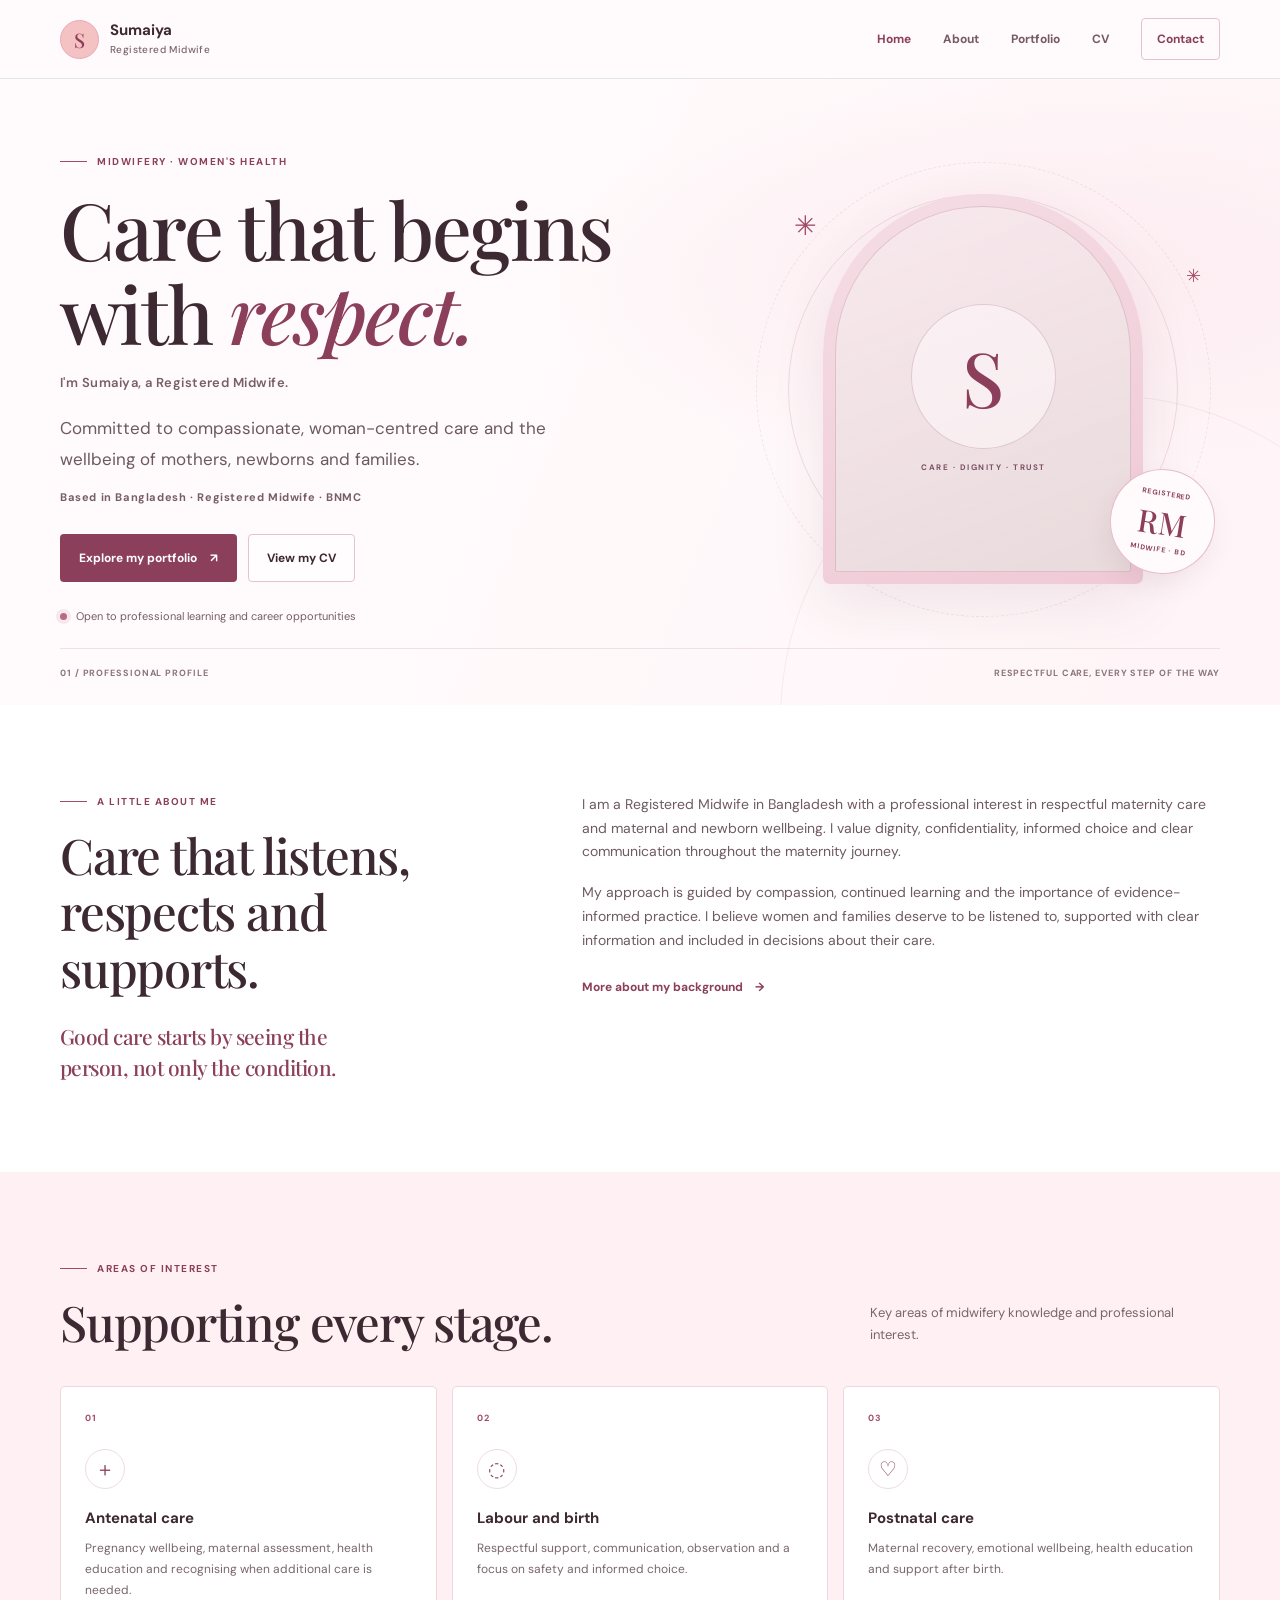
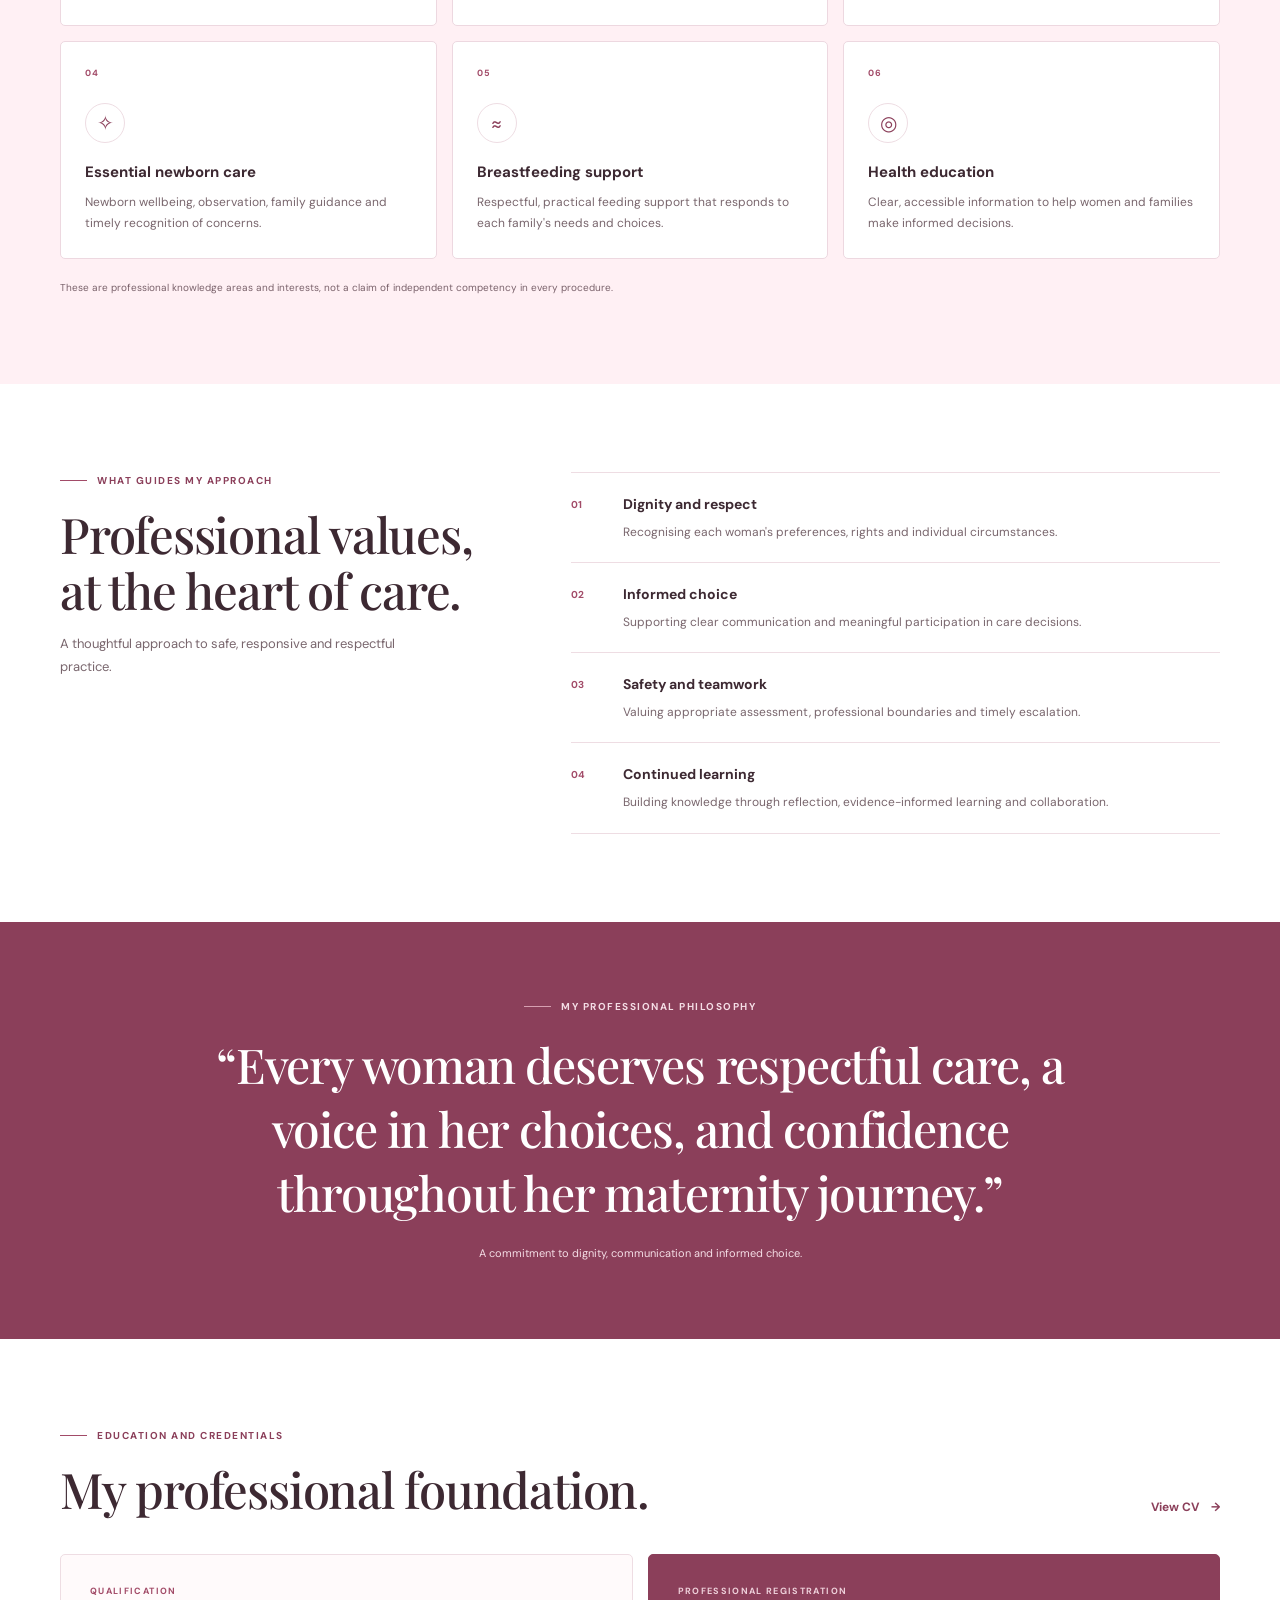
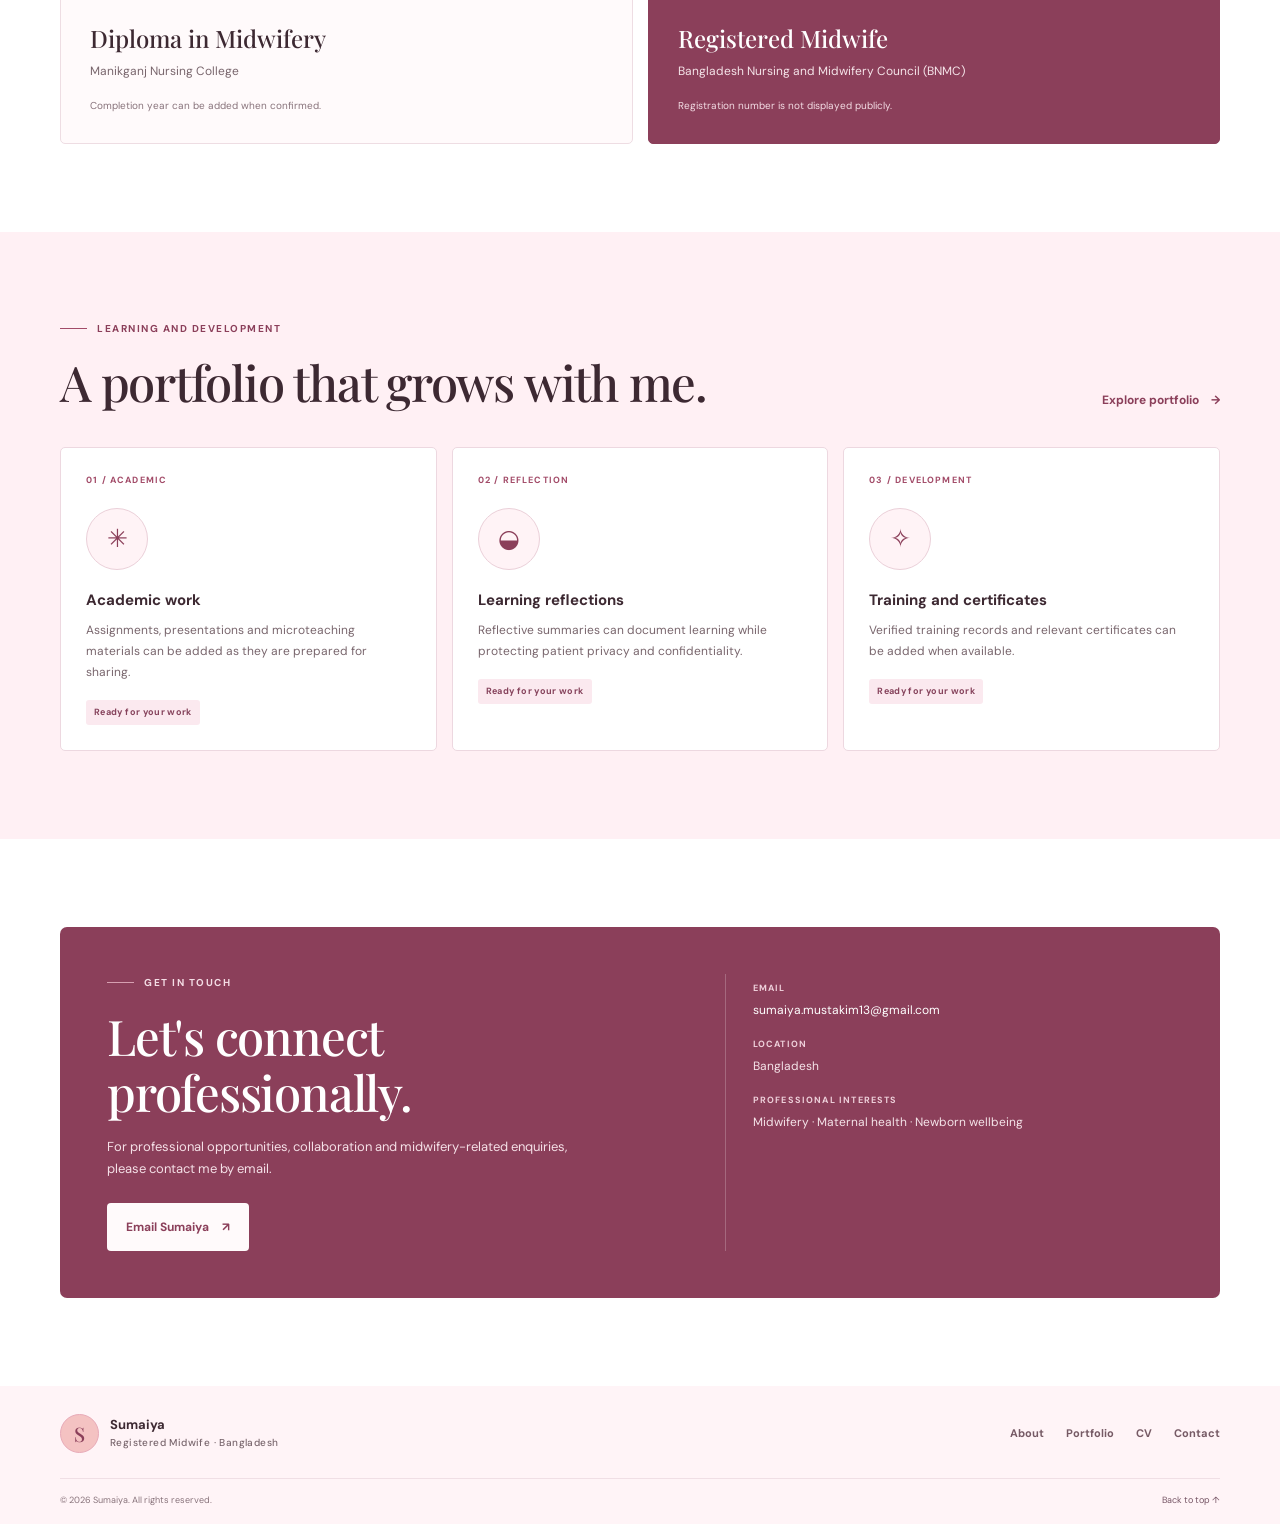
==== commit 505fcef6: "refactor: organize stylesheets and document project structure" ====
--- a/index.html
+++ b/index.html
@@ -3,7 +3,7 @@
 <head>
   <meta charset="utf-8">
   <meta name="viewport" content="width=device-width, initial-scale=1">
-  <meta name="theme-color" content="#8B3F5A">
+  <meta name="theme-color" content="#F4C2C2">
   <meta name="description" content="Meet Sumaiya, a Registered Midwife in Bangladesh, committed to respectful, woman-centred and evidence-informed maternal and newborn care.">
   <meta property="og:type" content="website">
   <meta property="og:title" content="Sumaiya | Registered Midwife">
@@ -16,7 +16,7 @@
   <link rel="preconnect" href="https://fonts.googleapis.com">
   <link rel="preconnect" href="https://fonts.gstatic.com" crossorigin>
   <link href="https://fonts.googleapis.com/css2?family=DM+Sans:wght@400;500;600;700&family=Playfair+Display:wght@500;600;700&display=swap" rel="stylesheet">
-  <link rel="stylesheet" href="/assets/css/style.css">
+  <link rel="stylesheet" href="/assets/css/base.css"><link rel="stylesheet" href="/assets/css/hero.css"><link rel="stylesheet" href="/assets/css/sections.css"><link rel="stylesheet" href="/assets/css/responsive.css">
   <title>Sumaiya | Registered Midwife in Bangladesh</title>
   <script type="application/ld+json">
   {
--- a/assets/css/base.css
+++ b/assets/css/base.css
@@ -0,0 +1,23 @@
+@charset "UTF-8";
+:root{color-scheme:light;--ink:#3D2932;--muted:#79666D;--deep:#8B3F5A;--deep-hover:#713047;--sage:#F4C2C2;--sage-strong:#E8AAB8;--paper:#FFFAFB;--white:#fff;--line:#EEDDE3;--clay:#A24B68;--serif:"Playfair Display",Georgia,serif;--sans:"DM Sans","Segoe UI",sans-serif;--content:1160px;--shadow:0 20px 55px rgb(87 45 62 / 9%)}
+*,*::before,*::after{box-sizing:border-box}
+html{scroll-behavior:smooth;scroll-padding-top:90px}
+body{margin:0;background:var(--paper);color:var(--ink);font-family:var(--sans);font-size:16px;line-height:1.7;-webkit-font-smoothing:antialiased}
+img,svg{display:block;max-width:100%}a{color:inherit}button,a{-webkit-tap-highlight-color:transparent}a:focus-visible,button:focus-visible{outline:3px solid var(--clay);outline-offset:4px}
+.container{width:min(var(--content),calc(100% - 52px));margin-inline:auto}
+.skip-link{position:absolute;z-index:100;top:10px;left:10px;padding:10px 14px;transform:translateY(-150%);border-radius:4px;background:var(--ink);color:white}.skip-link:focus{transform:translateY(0)}
+.site-header{position:sticky;z-index:50;top:0;border-bottom:1px solid rgb(220 229 220 / 85%);background:rgb(255 250 251 / 94%);backdrop-filter:blur(14px)}
+.header-inner{min-height:78px;display:flex;align-items:center;justify-content:space-between;gap:24px}
+.brand{display:inline-flex;align-items:center;gap:11px;color:var(--ink);font-size:15px;font-weight:700;line-height:1.25;text-decoration:none}
+.brand-mark{width:39px;height:39px;display:grid;place-items:center;flex:none;border:1px solid var(--sage-strong);border-radius:50%;background:var(--sage);color:var(--deep);font:500 20px var(--serif)}
+.brand-sub{display:block;margin-top:4px;color:var(--muted);font-size:10px;font-weight:500;letter-spacing:.04em}
+.primary-nav{display:flex;align-items:center;gap:clamp(17px,2.5vw,32px)}
+.primary-nav a,.footer-nav a{color:#765A65;font-size:12px;font-weight:700;text-decoration:none;transition:color .18s ease}
+.primary-nav a:hover,.primary-nav a.active,.footer-nav a:hover{color:var(--deep)}
+.primary-nav .nav-contact{padding:10px 15px;border:1px solid #E6C3CF;border-radius:4px;color:var(--deep)}
+.menu-toggle{display:none}
+
+/* Design tokens: shared brand colours, typography and reusable surfaces. */
+:root{--focus:#A24B68;--surface-soft:#FFF0F4;--surface-pink:#FCEBF0}
+a:focus-visible,button:focus-visible{outline-color:var(--focus)}
+::selection{background:#F3CCD8;color:#3D2932}
--- a/assets/css/hero.css
+++ b/assets/css/hero.css
@@ -0,0 +1,26 @@
+/* Hero, navigation-adjacent and action styles. */
+.hero{position:relative;overflow:hidden;padding:74px 0 24px;background:radial-gradient(ellipse at 82% 32%,#FCEBF0 0,transparent 34%),linear-gradient(112deg,#FFFAFB 40%,#FFF4F7 100%)}
+.hero:before{position:absolute;right:-150px;bottom:-340px;width:650px;height:650px;border:1px solid rgb(139 63 90 / 8%);border-radius:50%;content:"";pointer-events:none}
+.hero-grid{position:relative;z-index:1;display:grid;grid-template-columns:minmax(0,1.08fr) minmax(320px,.82fr);align-items:center;gap:64px}
+.eyebrow{display:flex;align-items:center;gap:10px;margin:0 0 17px;color:var(--deep);font-size:10px;font-weight:700;letter-spacing:.15em;text-transform:uppercase}
+.eyebrow-line{width:27px;height:1px;flex:none;background:var(--clay)}
+h1,h2,h3,p{margin-top:0}
+.hero h1,.page-title,.section-title,.intro-aside,.quote-inner blockquote{font-family:var(--serif);font-weight:500;letter-spacing:-.025em}
+.hero h1{max-width:650px;margin-bottom:20px;font-size:clamp(48px,6.5vw,79px);line-height:1.06}
+.hero h1 em,.page-title em{color:var(--deep);font-weight:500}
+.hero-name{display:block;margin-top:19px;color:#775F68;font:600 13px/1.5 var(--sans);letter-spacing:.035em}
+.lead{max-width:560px;margin-bottom:14px;color:#6C5A61;font-size:17px;line-height:1.8}
+.hero-context{margin-bottom:27px;color:#765E67;font-size:11px;font-weight:700;letter-spacing:.055em}
+.button-row{display:flex;flex-wrap:wrap;gap:11px}
+.button{min-height:48px;display:inline-flex;align-items:center;justify-content:center;gap:13px;padding:12px 18px;border:1px solid transparent;border-radius:4px;font:700 12px var(--sans);text-decoration:none;transition:transform .18s ease,background-color .18s ease,border-color .18s ease}
+.button:hover{transform:translateY(-2px)}.button-primary{background:var(--deep);color:white}.button-primary:hover{background:var(--deep-hover)}.button-secondary{border-color:#E6C3CF;background:rgb(255 255 255 / 68%);color:var(--ink)}.button-secondary:hover{border-color:var(--deep)}.button-light{background:var(--paper);color:var(--deep)}.button-light:hover{background:white}
+.hero-note{display:flex;align-items:center;gap:9px;margin-top:25px;color:#765E67;font-size:11px}.status-dot{width:7px;height:7px;border-radius:50%;background:#B66C86;box-shadow:0 0 0 4px rgb(182 108 134 / 12%)}
+.hero-art{position:relative;min-height:465px;display:grid;place-items:center}
+.art-orbit{position:absolute;border:1px solid rgb(139 63 90 / 14%);border-radius:50%}.orbit-one{width:390px;height:390px}.orbit-two{width:455px;height:455px;border-style:dashed;border-color:rgb(139 63 90 / 10%)}
+.art-arch{position:relative;z-index:1;width:min(78%,320px);height:390px;padding:12px;border-radius:180px 180px 8px 8px;background:linear-gradient(155deg,#F5DDE5,#EFC9D6);box-shadow:var(--shadow)}
+.art-inner{width:100%;height:100%;display:flex;flex-direction:column;align-items:center;justify-content:center;gap:12px;border:1px solid rgb(139 63 90 / 20%);border-radius:170px 170px 3px 3px;background:linear-gradient(160deg,rgb(255 255 255 / 38%),rgb(226 237 227 / 48%))}
+.art-initial{width:145px;height:145px;display:grid;place-items:center;border:1px solid rgb(139 63 90 / 22%);border-radius:50%;background:rgb(255 250 251 / 55%);color:var(--deep);font:500 76px var(--serif)}
+.art-caption{color:#795063;font-size:8px;font-weight:700;letter-spacing:.19em}
+.art-stamp{position:absolute;z-index:2;right:1%;bottom:48px;width:105px;height:105px;display:flex;flex-direction:column;align-items:center;justify-content:center;gap:1px;border:1px solid #E6BDCA;border-radius:50%;background:var(--paper);color:var(--deep);box-shadow:0 12px 25px rgb(87 45 62 / 8%);transform:rotate(9deg)}
+.stamp-top,.stamp-bottom{font-size:7px;font-weight:700;letter-spacing:.12em}.stamp-mid{font:500 31px var(--serif)}.art-leaf{position:absolute;color:#A24B68;font-size:27px}.leaf-one{top:46px;left:10%}.leaf-two{right:4%;top:104px;font-size:18px}
+.hero-bottom{display:flex;justify-content:space-between;gap:15px;margin-top:22px;padding:17px 0 0;border-top:1px solid #F0DFE5;color:#89757D;font-size:9px;font-weight:700;letter-spacing:.1em;text-transform:uppercase}
--- a/assets/css/sections.css
+++ b/assets/css/sections.css
@@ -0,0 +1,25 @@
+/* Reusable sections, cards, content pages and CV components. */
+.section{padding:88px 0}.section-white{background:var(--white)}.section-sage{background:#FFF0F4}
+.split-grid{display:grid;grid-template-columns:.82fr 1.18fr;align-items:start;gap:78px}
+.section-title{margin-bottom:15px;font-size:clamp(34px,4vw,49px);line-height:1.15}
+.intro-aside{max-width:330px;margin:25px 0 0;color:var(--deep);font-size:21px;line-height:1.5}
+.prose{max-width:660px;color:#6F5A63;font-size:14px}.prose p{margin-bottom:17px}.prose p:last-of-type{margin-bottom:22px}
+.text-link{display:inline-flex;align-items:center;gap:12px;color:var(--deep);font-size:12px;font-weight:700;text-decoration:none}.text-link:hover{text-decoration:underline;text-underline-offset:4px}
+.section-heading-row{display:flex;align-items:end;justify-content:space-between;gap:35px;margin-bottom:36px}.section-heading-row .section-title{margin-bottom:0}.section-summary{max-width:350px;margin:0 0 4px;color:var(--muted);font-size:13px}
+.card-grid{display:grid;gap:15px}.card-grid.three{grid-template-columns:repeat(3,minmax(0,1fr))}.card-grid.two{grid-template-columns:repeat(2,minmax(0,1fr))}
+.service-card,.portfolio-card,.portfolio-detail-card{position:relative;min-width:0;padding:24px;border:1px solid #EDD8E0;border-radius:5px;background:var(--white);transition:transform .18s ease,box-shadow .18s ease,border-color .18s ease}
+.service-card:hover,.portfolio-card:hover,.portfolio-detail-card:hover{transform:translateY(-3px);border-color:#D9AAB9;box-shadow:0 12px 30px rgb(87 45 62 / 6%)}
+.card-number,.portfolio-type{display:block;color:var(--clay);font-size:9px;font-weight:700;letter-spacing:.13em}
+.line-icon{width:40px;height:40px;display:grid;place-items:center;margin:22px 0 19px;border:1px solid #EEDDE3;border-radius:50%;color:var(--deep);font-size:20px}
+.service-card h3,.portfolio-card h3,.portfolio-detail-card h3{margin-bottom:9px;font-size:15px;line-height:1.4}.service-card p,.portfolio-card p,.portfolio-detail-card p{margin-bottom:0;color:var(--muted);font-size:12px;line-height:1.75}
+.section-footnote{margin:20px 0 0;color:#7A626B;font-size:10px}
+.values-layout{display:grid;grid-template-columns:.8fr 1.2fr;gap:78px}.values-list{border-top:1px solid var(--line)}.values-list article{display:grid;grid-template-columns:36px 1fr;gap:16px;padding:20px 0;border-bottom:1px solid var(--line)}.values-list article>span{padding-top:3px;color:var(--clay);font-size:10px;font-weight:700}.values-list h3{margin-bottom:5px;font-size:14px}.values-list p{margin:0;color:var(--muted);font-size:12px}
+.quote-band{padding:76px 0;background:var(--deep);color:white}.quote-inner{max-width:920px;text-align:center}.quote-inner .eyebrow{justify-content:center;color:#F4DDE5}.quote-inner .eyebrow-line{background:#D6A0B1}.quote-inner blockquote{margin:0 auto 20px;font-size:clamp(30px,4.4vw,48px);line-height:1.34}.quote-credit{margin:0;color:#F4DDE5;font-size:11px}
+.credential-grid{display:grid;grid-template-columns:repeat(2,minmax(0,1fr));gap:15px}.credential-card{padding:29px;border:1px solid var(--line);border-radius:5px;background:var(--paper)}.credential-dark{border-color:var(--deep);background:var(--deep);color:white}.credential-label{display:block;margin-bottom:23px;color:var(--clay);font-size:9px;font-weight:700;letter-spacing:.15em}.credential-dark .credential-label{color:#EED0DA}.credential-card h3{margin-bottom:7px;font:500 24px var(--serif)}.credential-card p{margin-bottom:16px;color:var(--muted);font-size:12px}.credential-dark p{color:#F5E4E9}.credential-note{display:block;color:#88737B;font-size:10px}.credential-dark .credential-note{color:#F4DDE5}
+.portfolio-card{padding:25px;background:#fff}.portfolio-symbol{width:62px;height:62px;display:grid;place-items:center;margin:20px 0 20px;border:1px solid #EBD0D9;border-radius:50%;background:#FFF3F6;color:var(--deep);font-size:25px}.coming-label{display:inline-flex;margin-top:17px;padding:5px 8px;border-radius:3px;background:#FBE9EF;color:#86435C;font-size:9px;font-weight:700;letter-spacing:.04em}
+.contact-panel{display:grid;grid-template-columns:1.1fr .9fr;gap:70px;padding:47px;border-radius:7px;background:var(--deep);color:white}.contact-copy .eyebrow{color:#F4DDE5}.contact-copy .eyebrow-line{background:#D6A0B1}.contact-copy .section-title{max-width:520px;color:white}.contact-copy>p:not(.eyebrow){max-width:470px;margin-bottom:23px;color:#F5E0E7;font-size:13px}.contact-details{display:flex;flex-direction:column;align-items:flex-start;gap:4px;padding:7px 0 7px 27px;border-left:1px solid rgb(255 255 255 / 22%)}.detail-label{margin-top:12px;color:#EED0DA;font-size:9px;font-weight:700;letter-spacing:.13em}.detail-label:first-child{margin-top:0}.contact-details a{color:white;font-size:12px;text-decoration:none;overflow-wrap:anywhere}.contact-details a:hover{text-decoration:underline}.contact-details p{margin:0;color:#F5E4E9;font-size:12px}
+.site-footer{padding:28px 0 16px;background:#FFF4F7}.footer-top{display:flex;align-items:center;justify-content:space-between;gap:24px;padding-bottom:25px}.brand-footer{font-size:13px}.footer-nav{display:flex;flex-wrap:wrap;gap:22px}.footer-nav a{font-size:11px}.footer-bottom{display:flex;align-items:center;justify-content:space-between;gap:15px;padding-top:14px;border-top:1px solid #F0DFE5;color:#88737B;font-size:9px}.footer-bottom a{color:#765565;text-decoration:none}
+.page-hero{padding:67px 0 42px;background:radial-gradient(ellipse at 84% 15%,#FCEBF0 0,transparent 36%),var(--paper)}.page-hero-inner{max-width:var(--content)}.page-title{max-width:820px;margin:0 0 17px;font-size:clamp(43px,6vw,68px);line-height:1.12}.page-lead{max-width:640px;margin-bottom:22px;color:var(--muted);font-size:15px}.breadcrumbs{display:flex;align-items:center;gap:9px;color:#89757D;font-size:10px}.breadcrumbs a{color:var(--deep);text-decoration:none}.print-button{margin-top:25px}
+.contact-strip{display:flex;align-items:center;justify-content:space-between;gap:35px}.contact-strip .section-title{max-width:650px;margin-bottom:0}.contact-strip .section-summary{margin-top:12px}
+.portfolio-detail-grid{align-items:stretch}.portfolio-detail-card{padding:25px}.detail-illustration{height:138px;display:flex;align-items:center;gap:8px;margin:20px 0;padding:20px;border:1px solid #F1DDE4;border-radius:4px;background:#FFF0F4}.detail-illustration span{width:42px;height:42px;display:grid;place-items:center;flex:none;border-radius:50%;background:var(--deep);color:white;font:500 17px var(--serif)}.detail-illustration i{display:block;width:25%;height:42px;border:1px solid #E8BFCB;border-radius:3px;background:#F8E7ED}.illustration-two span{background:#F1D2DC;color:var(--deep)}.illustration-two i{height:64px}.illustration-three span{background:#F8E7ED;color:var(--deep)}.detail-list{display:grid;gap:6px;margin:16px 0 0;padding-left:17px;color:#806873;font-size:11px}.privacy-panel{display:grid;grid-template-columns:65px 1fr;gap:27px;align-items:start;max-width:900px}.privacy-icon{width:58px;height:58px;display:grid;place-items:center;border:1px solid #EAC8D3;border-radius:50%;color:var(--deep);font-size:24px}.privacy-panel .section-title{max-width:700px}.privacy-panel p:last-child{max-width:770px;margin-bottom:0;color:#715B64;font-size:13px}
+.cv-section{padding-top:55px}.cv-sheet{max-width:980px;padding:clamp(25px,5vw,60px);border:1px solid var(--line);background:white;box-shadow:0 10px 40px rgb(87 45 62 / 4%)}.cv-header{display:flex;align-items:start;justify-content:space-between;gap:25px;padding-bottom:29px;border-bottom:2px solid var(--deep)}.cv-header .eyebrow{margin-bottom:10px}.cv-name{margin-bottom:4px;font:500 clamp(38px,5vw,52px)/1.1 var(--serif);letter-spacing:-.03em}.cv-role{margin:0;color:var(--deep);font-size:12px;font-weight:700}.cv-contact{display:flex;flex-direction:column;align-items:flex-end;gap:5px;padding-top:10px;color:var(--muted);font-size:10px;text-align:right}.cv-contact a{color:var(--deep);text-decoration:none;overflow-wrap:anywhere}.cv-summary{padding:25px 0;border-bottom:1px solid var(--line)}.cv-summary h2,.cv-block h2{margin-bottom:12px;color:var(--deep);font-size:11px;font-weight:700;letter-spacing:.12em;text-transform:uppercase}.cv-summary p{max-width:790px;margin:0;color:#6F5A63;font-size:12px}.cv-columns{display:grid;grid-template-columns:1.15fr .85fr;gap:42px;padding-top:27px}.cv-block{margin-bottom:29px}.cv-entry{padding-left:15px;border-left:2px solid #EBD0D9}.cv-entry h3{margin-bottom:5px;font-size:14px}.cv-entry p{margin-bottom:7px;color:#705A64;font-size:11px}.cv-meta{font-weight:700}.cv-bullets{display:grid;gap:8px;margin:0;padding-left:17px;color:#705A64;font-size:11px}.tag-list{display:flex;flex-wrap:wrap;gap:7px;margin:0;padding:0;list-style:none}.tag-list li{padding:6px 8px;border:1px solid var(--line);border-radius:3px;color:#765565;font-size:10px}.cv-disclaimer{margin-top:14px;color:#88737B;font-size:10px}.cv-block>p{margin-bottom:0;color:#705A64;font-size:11px}.cv-footer-note{display:flex;justify-content:space-between;gap:18px;margin-top:15px;padding-top:15px;border-top:1px solid var(--line);color:#88737B;font-size:9px}
--- a/assets/css/responsive.css
+++ b/assets/css/responsive.css
@@ -0,0 +1,6 @@
+/* Responsive, reduced-motion and print behaviour. */
+@media(max-width:960px){.hero-grid{gap:32px}.hero-art{min-height:420px}.orbit-one{width:330px;height:330px}.orbit-two{width:385px;height:385px}.art-arch{height:345px}.split-grid,.values-layout{gap:48px}.contact-panel{gap:42px}.card-grid.three{gap:11px}.service-card,.portfolio-card{padding:20px}}
+@media(max-width:760px){html{scroll-padding-top:72px}.container{width:min(100% - 36px,var(--content))}.header-inner{min-height:68px}.menu-toggle{width:42px;height:42px;display:grid;place-items:center;border:1px solid var(--line);border-radius:4px;background:white;color:var(--ink);cursor:pointer}.menu-toggle span,.menu-toggle span:before,.menu-toggle span:after{width:17px;height:1.5px;display:block;background:currentColor;content:"";transition:transform .16s ease}.menu-toggle span{position:relative}.menu-toggle span:before{position:absolute;top:-5px}.menu-toggle span:after{position:absolute;top:5px}.menu-toggle[aria-expanded=true] span{background:transparent}.menu-toggle[aria-expanded=true] span:before{top:0;transform:rotate(45deg)}.menu-toggle[aria-expanded=true] span:after{top:0;transform:rotate(-45deg)}.primary-nav{position:absolute;top:calc(100% + 1px);right:0;left:0;display:none;align-items:stretch;gap:0;padding:7px 20px 15px;border-bottom:1px solid var(--line);background:var(--paper);box-shadow:0 15px 25px rgb(87 45 62 / 7%)}.primary-nav.is-open{display:flex;flex-direction:column}.primary-nav a{padding:11px 3px;border-bottom:1px solid #F5E6EB;font-size:13px}.primary-nav .nav-contact{margin-top:9px;padding:11px;border:1px solid #E6C3CF;text-align:center}.hero{padding:48px 0 20px}.hero-grid{grid-template-columns:1fr;gap:20px}.hero h1{max-width:600px;font-size:clamp(45px,12vw,66px)}.lead{font-size:15px}.hero-art{min-height:340px;margin-top:6px}.orbit-one{width:285px;height:285px}.orbit-two{width:330px;height:330px}.art-arch{width:235px;height:300px}.art-initial{width:115px;height:115px;font-size:61px}.art-stamp{right:calc(50% - 155px);bottom:25px;width:88px;height:88px}.stamp-mid{font-size:25px}.art-leaf{left:calc(50% - 150px)}.leaf-two{right:calc(50% - 158px);left:auto}.hero-bottom{font-size:8px}.section{padding:65px 0}.split-grid,.values-layout{grid-template-columns:1fr;gap:25px}.section-heading-row{align-items:start;flex-direction:column;gap:14px;margin-bottom:27px}.section-summary{max-width:520px}.card-grid.three{grid-template-columns:repeat(2,minmax(0,1fr))}.service-card,.portfolio-card{padding:19px}.service-card h3,.portfolio-card h3{font-size:14px}.service-card p,.portfolio-card p{font-size:11px}.line-icon{margin:17px 0}.credential-card{padding:22px}.contact-panel{grid-template-columns:1fr;gap:29px;padding:29px}.contact-details{padding:20px 0 0;border-top:1px solid rgb(255 255 255 / 22%);border-left:0}.footer-top{align-items:flex-start}.footer-nav{max-width:240px;gap:11px 15px}.page-hero{padding:49px 0 32px}.page-title{font-size:clamp(42px,10vw,58px)}.contact-strip{align-items:flex-start;flex-direction:column}.portfolio-detail-grid{grid-template-columns:1fr 1fr}.privacy-panel{grid-template-columns:50px 1fr;gap:17px}.privacy-icon{width:46px;height:46px}.cv-columns{gap:25px}}
+@media(max-width:500px){.container{width:calc(100% - 32px)}.brand{font-size:13px}.brand-mark{width:36px;height:36px}.hero h1{font-size:clamp(43px,12.5vw,58px)}.button-row{gap:9px}.button{min-height:45px;padding:11px 12px;font-size:11px}.hero-bottom span:last-child{max-width:45%;text-align:right}.card-grid.three,.card-grid.two,.credential-grid,.portfolio-detail-grid{grid-template-columns:1fr}.service-card,.portfolio-card{padding:21px}.line-icon{margin:19px 0}.section-title{font-size:35px}.intro-aside{font-size:19px}.quote-band{padding:57px 0}.quote-inner blockquote{font-size:30px}.contact-panel{padding:24px}.footer-top{flex-direction:column}.footer-nav{max-width:none}.footer-bottom{align-items:flex-start}.page-title{font-size:43px}.privacy-panel{grid-template-columns:1fr}.cv-sheet{padding:22px 18px}.cv-header{flex-direction:column;gap:15px}.cv-contact{align-items:flex-start;text-align:left}.cv-columns{grid-template-columns:1fr;gap:0}.cv-footer-note{flex-direction:column;gap:5px}.print-button{width:100%}}
+@media(prefers-reduced-motion:reduce){*,*::before,*::after{scroll-behavior:auto!important;animation-duration:.01ms!important;animation-iteration-count:1!important;transition-duration:.01ms!important}}
+@media print{ @page{size:A4;margin:14mm}body{background:white!important;color:#3D2932!important;font-size:10pt}.no-print,.site-header,.site-footer,.page-hero,.contact-strip{display:none!important}.cv-section{padding:0!important}.cv-sheet{max-width:none;padding:0;border:0;box-shadow:none}.cv-header{padding-bottom:12pt}.cv-name{font-size:28pt}.cv-summary{padding:12pt 0}.cv-columns{gap:22pt;padding-top:14pt}.cv-block{margin-bottom:15pt;break-inside:avoid}.cv-summary,.cv-entry,.cv-block{break-inside:avoid}.cv-footer-note{margin-top:8pt}.cv-contact{font-size:8pt}.cv-role{font-size:9pt}.cv-summary p,.cv-entry p,.cv-bullets,.cv-block>p{font-size:8.5pt}.tag-list li{font-size:8pt;padding:3pt 5pt}.cv-disclaimer{font-size:7.5pt}}
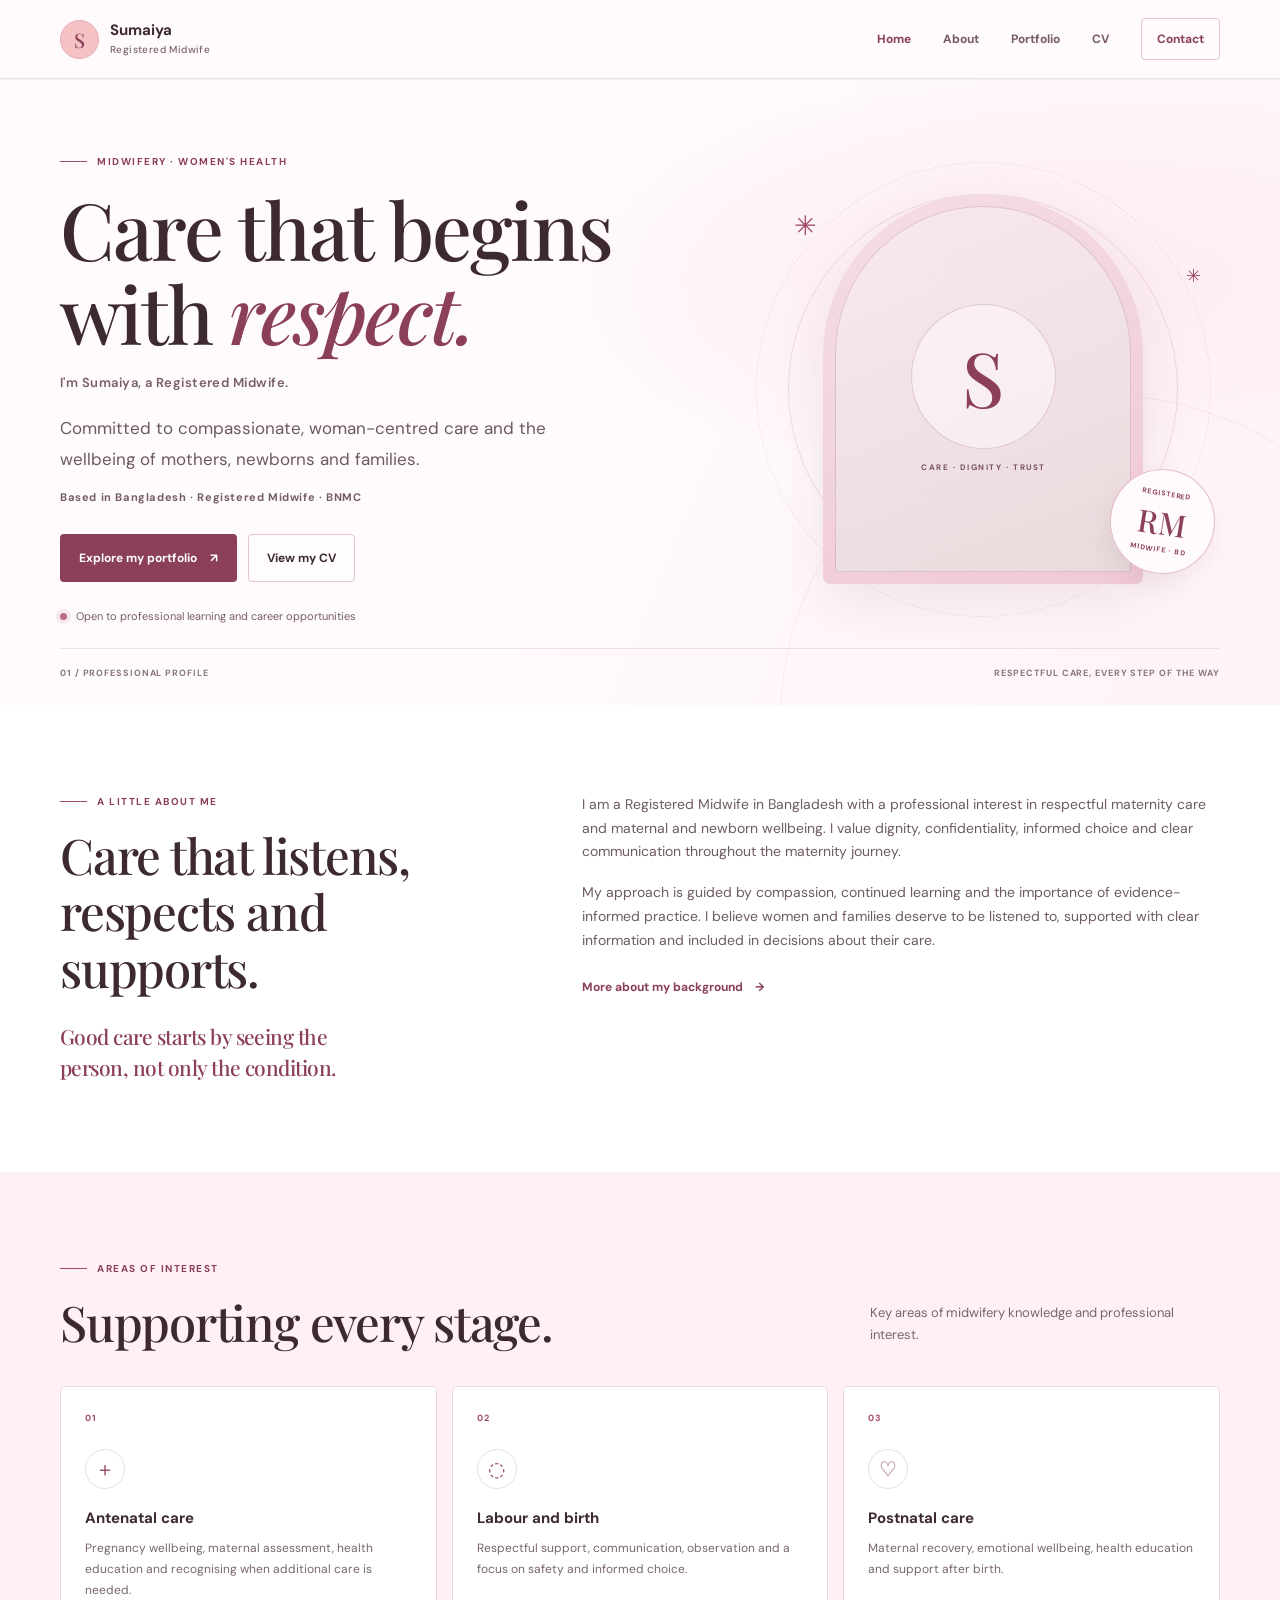
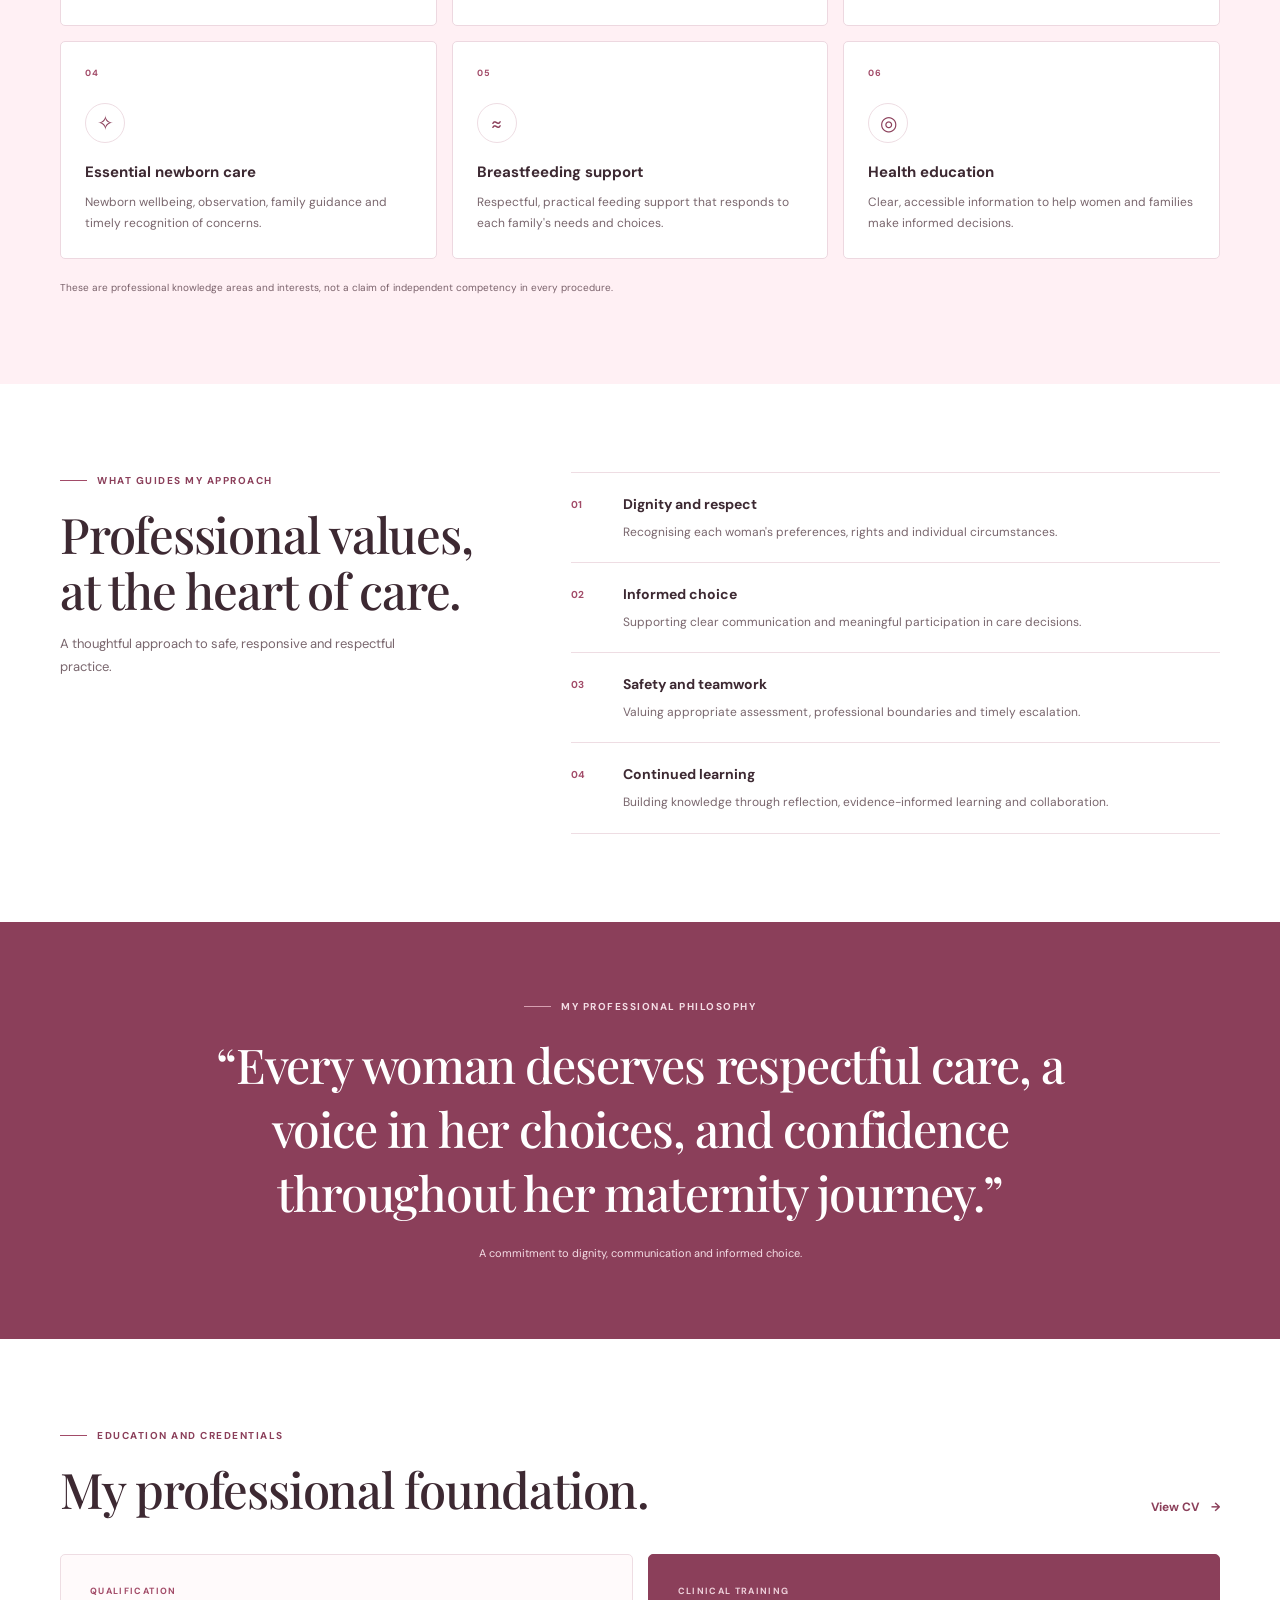
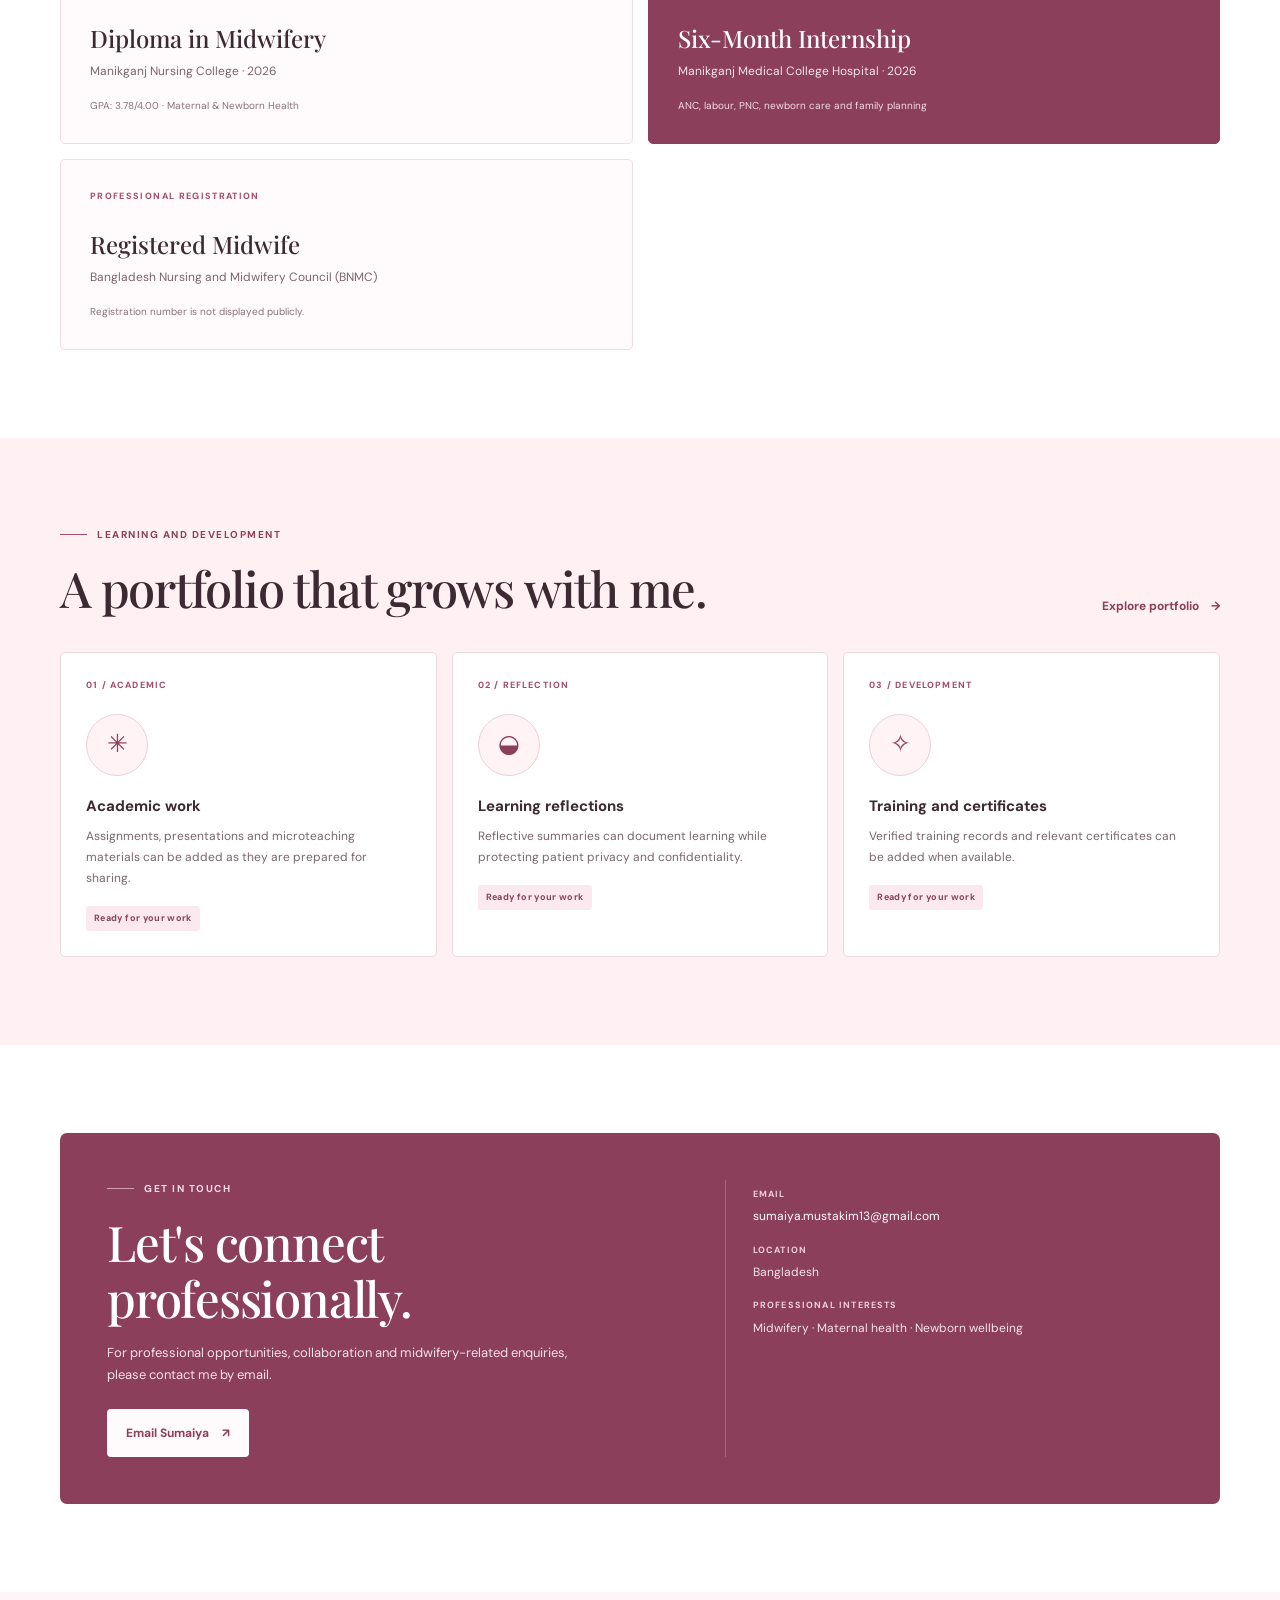
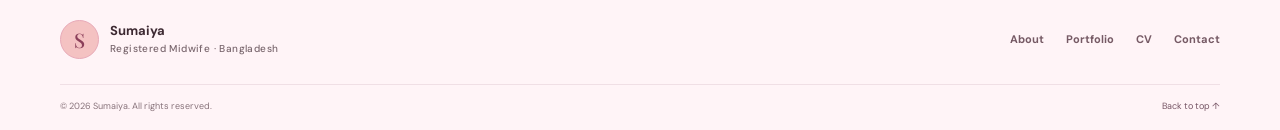
==== commit 5b7fd665: "Highlight midwifery qualification and clinical internship" ====
--- a/index.html
+++ b/index.html
@@ -101,7 +101,7 @@
 
     <section class="section section-white" id="education">
       <div class="container"><div class="section-heading-row"><div><p class="eyebrow"><span class="eyebrow-line"></span> Education and credentials</p><h2 class="section-title">My professional foundation.</h2></div><a class="text-link" href="/cv.html">View CV <span aria-hidden="true">→</span></a></div>
-        <div class="credential-grid"><article class="credential-card"><span class="credential-label">QUALIFICATION</span><h3>Diploma in Midwifery</h3><p>Manikganj Nursing College</p><span class="credential-note">Completion year can be added when confirmed.</span></article><article class="credential-card credential-dark"><span class="credential-label">PROFESSIONAL REGISTRATION</span><h3>Registered Midwife</h3><p>Bangladesh Nursing and Midwifery Council (BNMC)</p><span class="credential-note">Registration number is not displayed publicly.</span></article></div>
+        <div class="credential-grid"><article class="credential-card"><span class="credential-label">QUALIFICATION</span><h3>Diploma in Midwifery</h3><p>Manikganj Nursing College · 2026</p><span class="credential-note">GPA: 3.78/4.00 · Maternal &amp; Newborn Health</span></article><article class="credential-card credential-dark"><span class="credential-label">CLINICAL TRAINING</span><h3>Six-Month Internship</h3><p>Manikganj Medical College Hospital · 2026</p><span class="credential-note">ANC, labour, PNC, newborn care and family planning</span></article><article class="credential-card"><span class="credential-label">PROFESSIONAL REGISTRATION</span><h3>Registered Midwife</h3><p>Bangladesh Nursing and Midwifery Council (BNMC)</p><span class="credential-note">Registration number is not displayed publicly.</span></article></div>
       </div>
     </section>
 
--- a/assets/css/responsive.css
+++ b/assets/css/responsive.css
@@ -4,3 +4,25 @@
 @media(max-width:500px){.container{width:calc(100% - 32px)}.brand{font-size:13px}.brand-mark{width:36px;height:36px}.hero h1{font-size:clamp(43px,12.5vw,58px)}.button-row{gap:9px}.button{min-height:45px;padding:11px 12px;font-size:11px}.hero-bottom span:last-child{max-width:45%;text-align:right}.card-grid.three,.card-grid.two,.credential-grid,.portfolio-detail-grid{grid-template-columns:1fr}.service-card,.portfolio-card{padding:21px}.line-icon{margin:19px 0}.section-title{font-size:35px}.intro-aside{font-size:19px}.quote-band{padding:57px 0}.quote-inner blockquote{font-size:30px}.contact-panel{padding:24px}.footer-top{flex-direction:column}.footer-nav{max-width:none}.footer-bottom{align-items:flex-start}.page-title{font-size:43px}.privacy-panel{grid-template-columns:1fr}.cv-sheet{padding:22px 18px}.cv-header{flex-direction:column;gap:15px}.cv-contact{align-items:flex-start;text-align:left}.cv-columns{grid-template-columns:1fr;gap:0}.cv-footer-note{flex-direction:column;gap:5px}.print-button{width:100%}}
 @media(prefers-reduced-motion:reduce){*,*::before,*::after{scroll-behavior:auto!important;animation-duration:.01ms!important;animation-iteration-count:1!important;transition-duration:.01ms!important}}
 @media print{ @page{size:A4;margin:14mm}body{background:white!important;color:#3D2932!important;font-size:10pt}.no-print,.site-header,.site-footer,.page-hero,.contact-strip{display:none!important}.cv-section{padding:0!important}.cv-sheet{max-width:none;padding:0;border:0;box-shadow:none}.cv-header{padding-bottom:12pt}.cv-name{font-size:28pt}.cv-summary{padding:12pt 0}.cv-columns{gap:22pt;padding-top:14pt}.cv-block{margin-bottom:15pt;break-inside:avoid}.cv-summary,.cv-entry,.cv-block{break-inside:avoid}.cv-footer-note{margin-top:8pt}.cv-contact{font-size:8pt}.cv-role{font-size:9pt}.cv-summary p,.cv-entry p,.cv-bullets,.cv-block>p{font-size:8.5pt}.tag-list li{font-size:8pt;padding:3pt 5pt}.cv-disclaimer{font-size:7.5pt}}
+
+
+/* Polished interaction layer: restrained motion, clear focus and scroll feedback. */
+html{scroll-behavior:smooth}
+:where(a,button,[tabindex]):focus-visible{outline:3px solid #9B4D68;outline-offset:4px;border-radius:3px}
+::selection{background:#F4C2C2;color:#3D2932}
+.site-header{position:sticky;top:0;z-index:20;background:rgb(255 250 251 / 94%);backdrop-filter:blur(14px);-webkit-backdrop-filter:blur(14px);box-shadow:0 1px 0 rgb(87 45 62 / 5%)}
+.scroll-progress{position:absolute;right:0;bottom:-1px;left:0;height:2px;overflow:hidden;pointer-events:none}
+.scroll-progress span{display:block;width:100%;height:100%;background:var(--deep);transform:scaleX(0);transform-origin:left center;will-change:transform}
+.reveal{opacity:0;transform:translateY(18px);transition:opacity .65s ease,transform .65s cubic-bezier(.2,.7,.2,1)}
+.reveal.is-visible{opacity:1;transform:translateY(0)}
+.card-grid .reveal:nth-child(2){transition-delay:70ms}
+.card-grid .reveal:nth-child(3){transition-delay:120ms}
+.card-grid .reveal:nth-child(4){transition-delay:50ms}
+.card-grid .reveal:nth-child(5){transition-delay:100ms}
+.card-grid .reveal:nth-child(6){transition-delay:150ms}
+.service-card,.portfolio-card,.portfolio-detail-card,.credential-card,.button{transition-timing-function:cubic-bezier(.2,.7,.2,1)}
+.button{transition:transform .2s ease,background-color .2s ease,box-shadow .2s ease}
+.button:hover{transform:translateY(-2px)}
+a{text-underline-offset:3px}
+@media(max-width:760px){.site-header{backdrop-filter:none;-webkit-backdrop-filter:none}.scroll-progress{height:3px}}
+@media(prefers-reduced-motion:reduce){html{scroll-behavior:auto}.reveal{opacity:1;transform:none;transition:none}.button:hover{transform:none}}
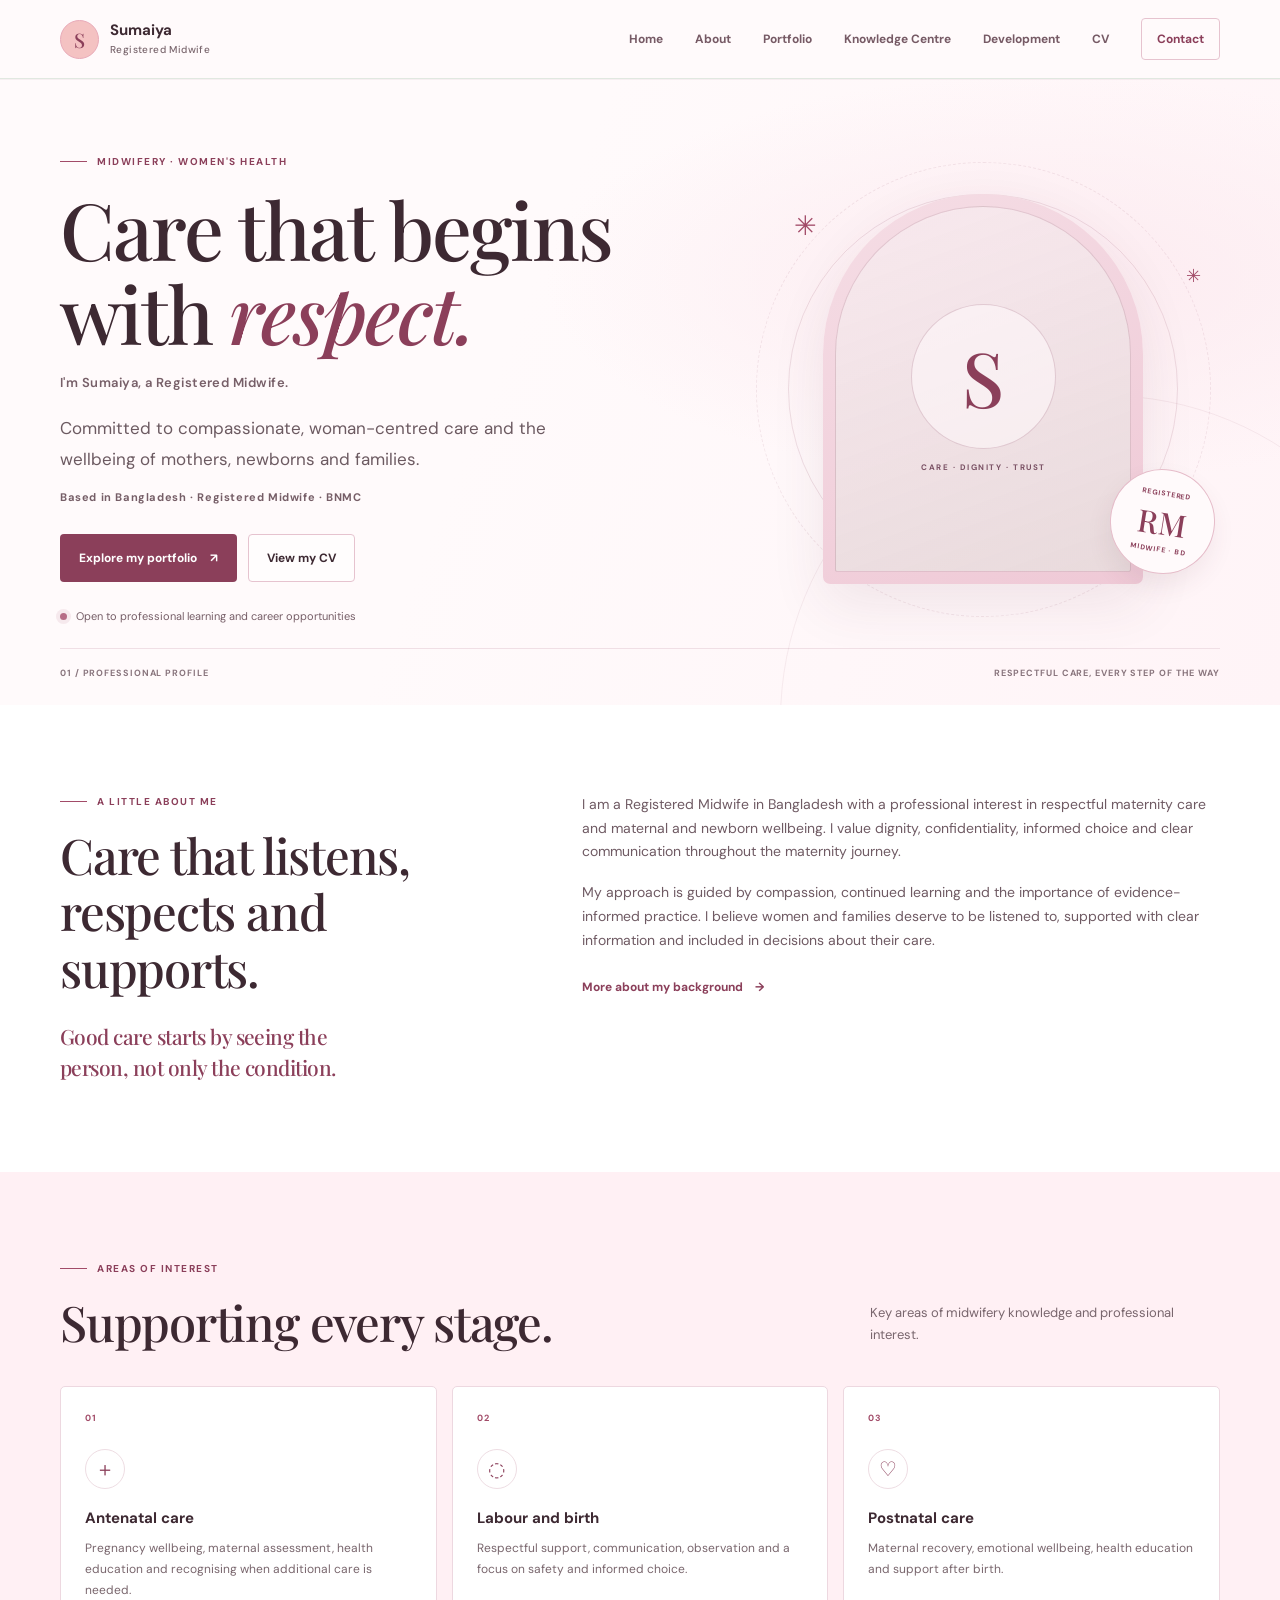
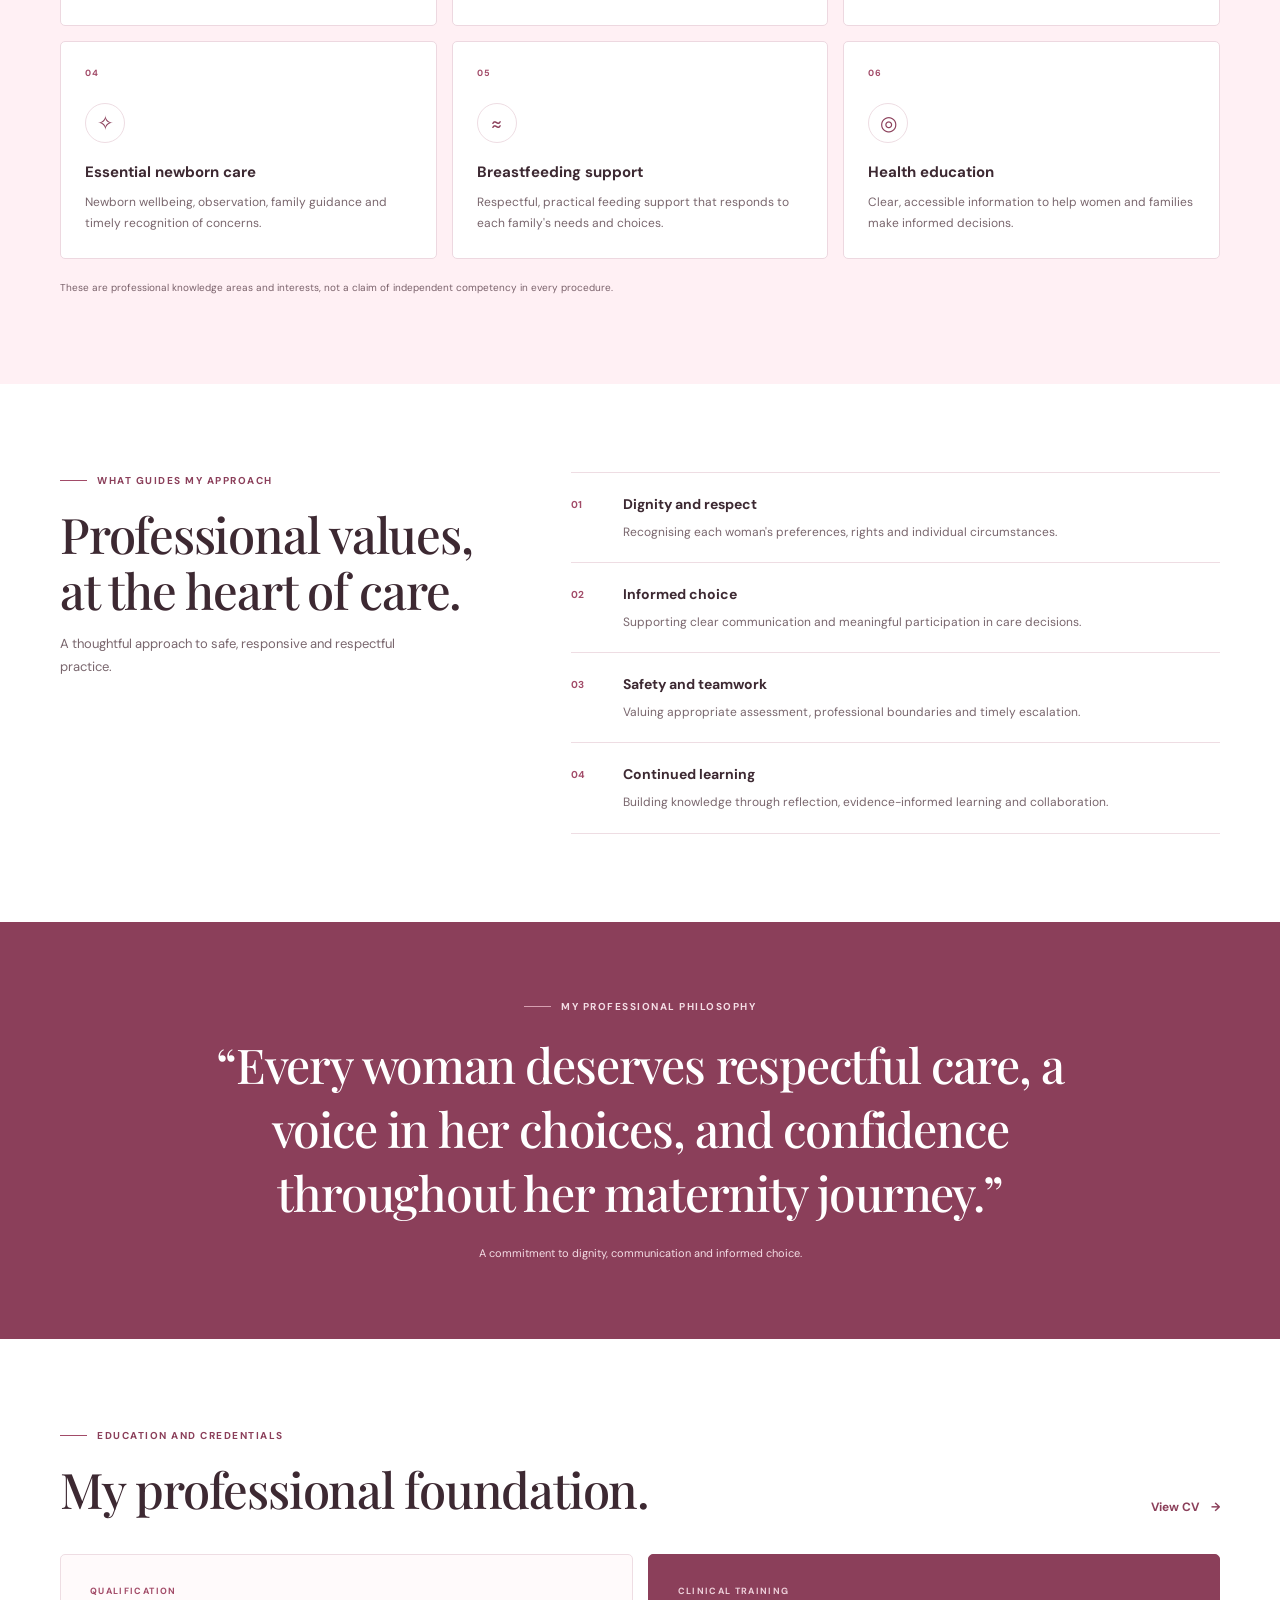
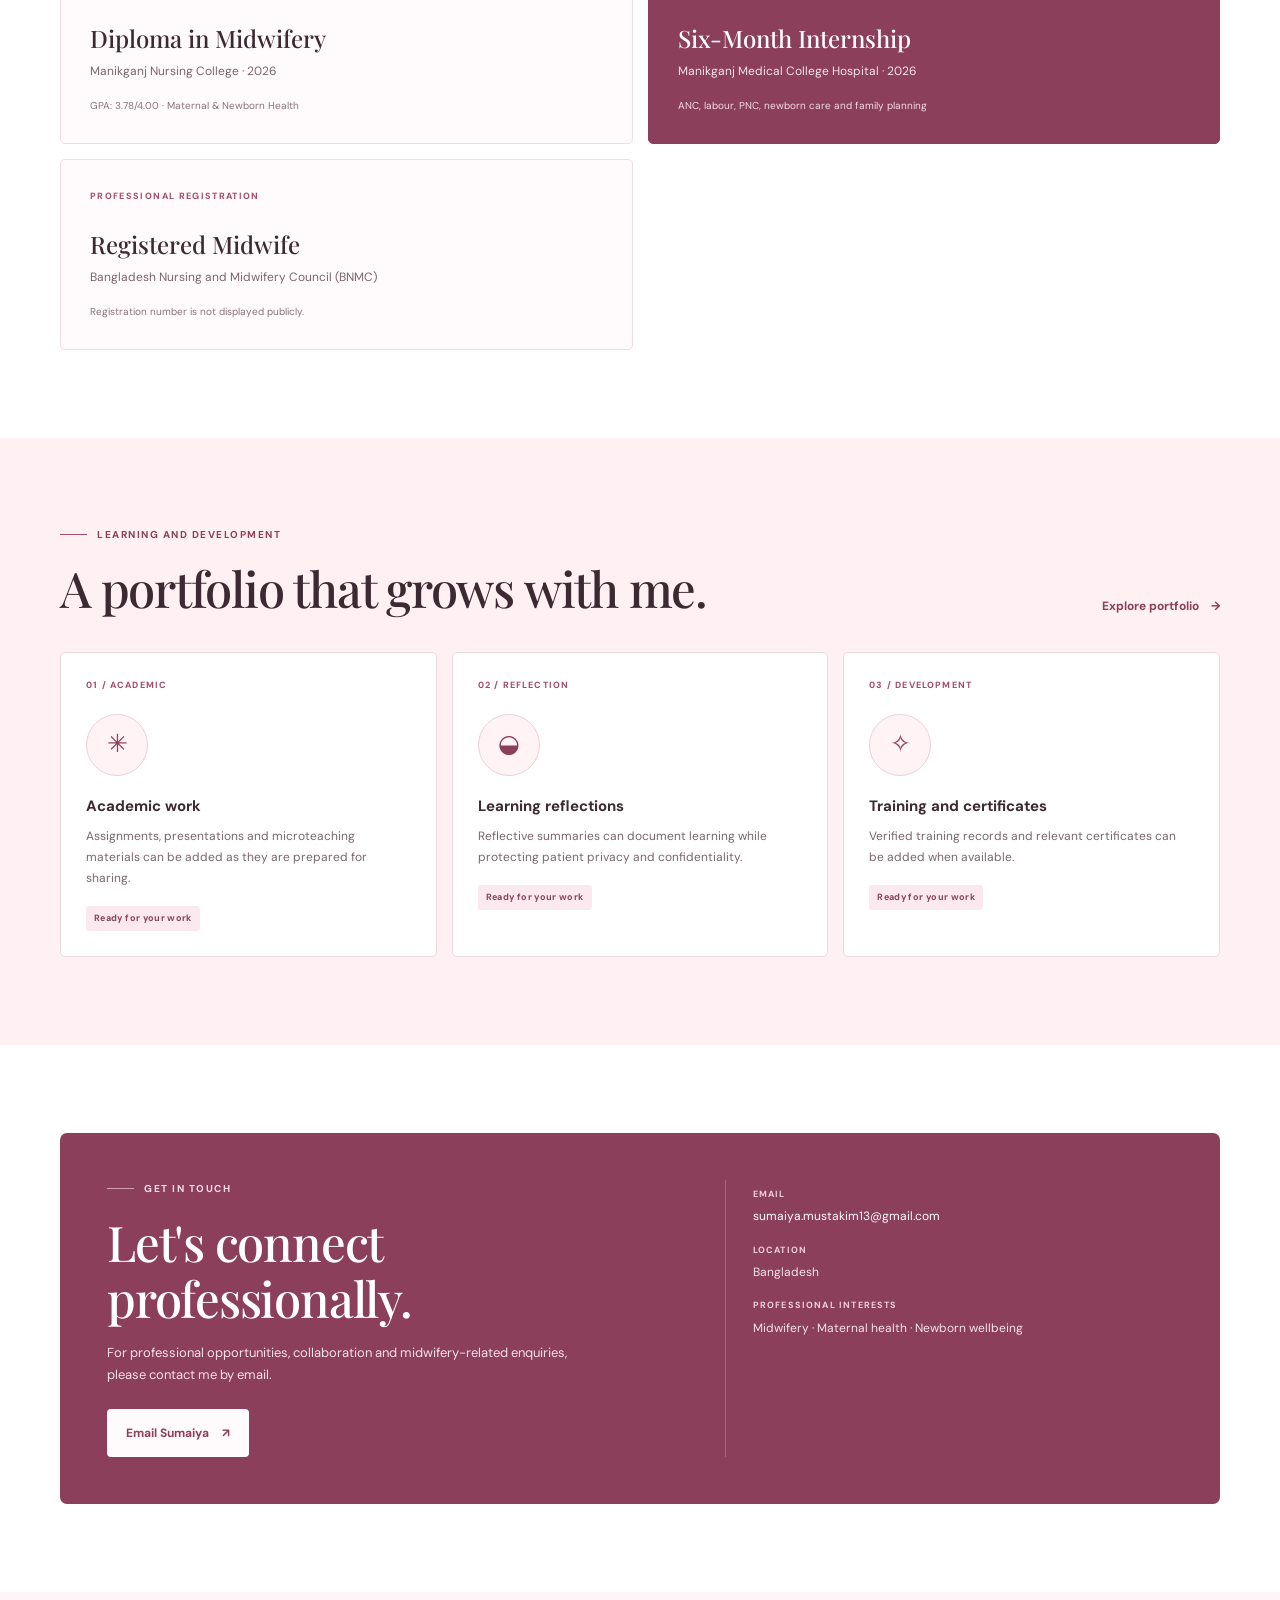
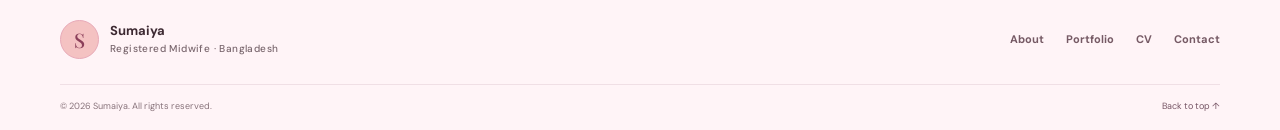
==== commit e87706c2: "Add Knowledge Centre and Development navigation" ====
--- a/index.html
+++ b/index.html
@@ -40,9 +40,7 @@
     <div class="container header-inner">
       <a class="brand" href="/" aria-label="Sumaiya home"><span class="brand-mark" aria-hidden="true">S</span><span>Sumaiya<span class="brand-sub">Registered Midwife</span></span></a>
       <button class="menu-toggle" type="button" aria-label="Open navigation" aria-expanded="false" aria-controls="primary-navigation"><span aria-hidden="true"></span></button>
-      <nav class="primary-nav" id="primary-navigation" aria-label="Main navigation">
-        <a class="active" href="/">Home</a><a href="/about.html">About</a><a href="/portfolio.html">Portfolio</a><a href="/cv.html">CV</a><a class="nav-contact" href="#contact">Contact</a>
-      </nav>
+      <nav class="primary-nav" id="primary-navigation" aria-label="Main navigation"><a href="/">Home</a><a href="/about.html">About</a><a href="/portfolio.html">Portfolio</a><a href="/learning.html">Knowledge Centre</a><a href="/development.html">Development</a><a href="/cv.html">CV</a><a class="nav-contact" href="/#contact">Contact</a></nav>
     </div>
   </header>
   <main id="main">
--- a/assets/css/sections.css
+++ b/assets/css/sections.css
@@ -23,3 +23,7 @@
 .contact-strip{display:flex;align-items:center;justify-content:space-between;gap:35px}.contact-strip .section-title{max-width:650px;margin-bottom:0}.contact-strip .section-summary{margin-top:12px}
 .portfolio-detail-grid{align-items:stretch}.portfolio-detail-card{padding:25px}.detail-illustration{height:138px;display:flex;align-items:center;gap:8px;margin:20px 0;padding:20px;border:1px solid #F1DDE4;border-radius:4px;background:#FFF0F4}.detail-illustration span{width:42px;height:42px;display:grid;place-items:center;flex:none;border-radius:50%;background:var(--deep);color:white;font:500 17px var(--serif)}.detail-illustration i{display:block;width:25%;height:42px;border:1px solid #E8BFCB;border-radius:3px;background:#F8E7ED}.illustration-two span{background:#F1D2DC;color:var(--deep)}.illustration-two i{height:64px}.illustration-three span{background:#F8E7ED;color:var(--deep)}.detail-list{display:grid;gap:6px;margin:16px 0 0;padding-left:17px;color:#806873;font-size:11px}.privacy-panel{display:grid;grid-template-columns:65px 1fr;gap:27px;align-items:start;max-width:900px}.privacy-icon{width:58px;height:58px;display:grid;place-items:center;border:1px solid #EAC8D3;border-radius:50%;color:var(--deep);font-size:24px}.privacy-panel .section-title{max-width:700px}.privacy-panel p:last-child{max-width:770px;margin-bottom:0;color:#715B64;font-size:13px}
 .cv-section{padding-top:55px}.cv-sheet{max-width:980px;padding:clamp(25px,5vw,60px);border:1px solid var(--line);background:white;box-shadow:0 10px 40px rgb(87 45 62 / 4%)}.cv-header{display:flex;align-items:start;justify-content:space-between;gap:25px;padding-bottom:29px;border-bottom:2px solid var(--deep)}.cv-header .eyebrow{margin-bottom:10px}.cv-name{margin-bottom:4px;font:500 clamp(38px,5vw,52px)/1.1 var(--serif);letter-spacing:-.03em}.cv-role{margin:0;color:var(--deep);font-size:12px;font-weight:700}.cv-contact{display:flex;flex-direction:column;align-items:flex-end;gap:5px;padding-top:10px;color:var(--muted);font-size:10px;text-align:right}.cv-contact a{color:var(--deep);text-decoration:none;overflow-wrap:anywhere}.cv-summary{padding:25px 0;border-bottom:1px solid var(--line)}.cv-summary h2,.cv-block h2{margin-bottom:12px;color:var(--deep);font-size:11px;font-weight:700;letter-spacing:.12em;text-transform:uppercase}.cv-summary p{max-width:790px;margin:0;color:#6F5A63;font-size:12px}.cv-columns{display:grid;grid-template-columns:1.15fr .85fr;gap:42px;padding-top:27px}.cv-block{margin-bottom:29px}.cv-entry{padding-left:15px;border-left:2px solid #EBD0D9}.cv-entry h3{margin-bottom:5px;font-size:14px}.cv-entry p{margin-bottom:7px;color:#705A64;font-size:11px}.cv-meta{font-weight:700}.cv-bullets{display:grid;gap:8px;margin:0;padding-left:17px;color:#705A64;font-size:11px}.tag-list{display:flex;flex-wrap:wrap;gap:7px;margin:0;padding:0;list-style:none}.tag-list li{padding:6px 8px;border:1px solid var(--line);border-radius:3px;color:#765565;font-size:10px}.cv-disclaimer{margin-top:14px;color:#88737B;font-size:10px}.cv-block>p{margin-bottom:0;color:#705A64;font-size:11px}.cv-footer-note{display:flex;justify-content:space-between;gap:18px;margin-top:15px;padding-top:15px;border-top:1px solid var(--line);color:#88737B;font-size:9px}
+
+/* CV language proficiency layout */
+.cv-language{display:grid;gap:5px;color:#705A64;font-size:11px}.cv-language strong{color:var(--ink);font-size:12px}
+@media print{.cv-language{font-size:8.5pt}}
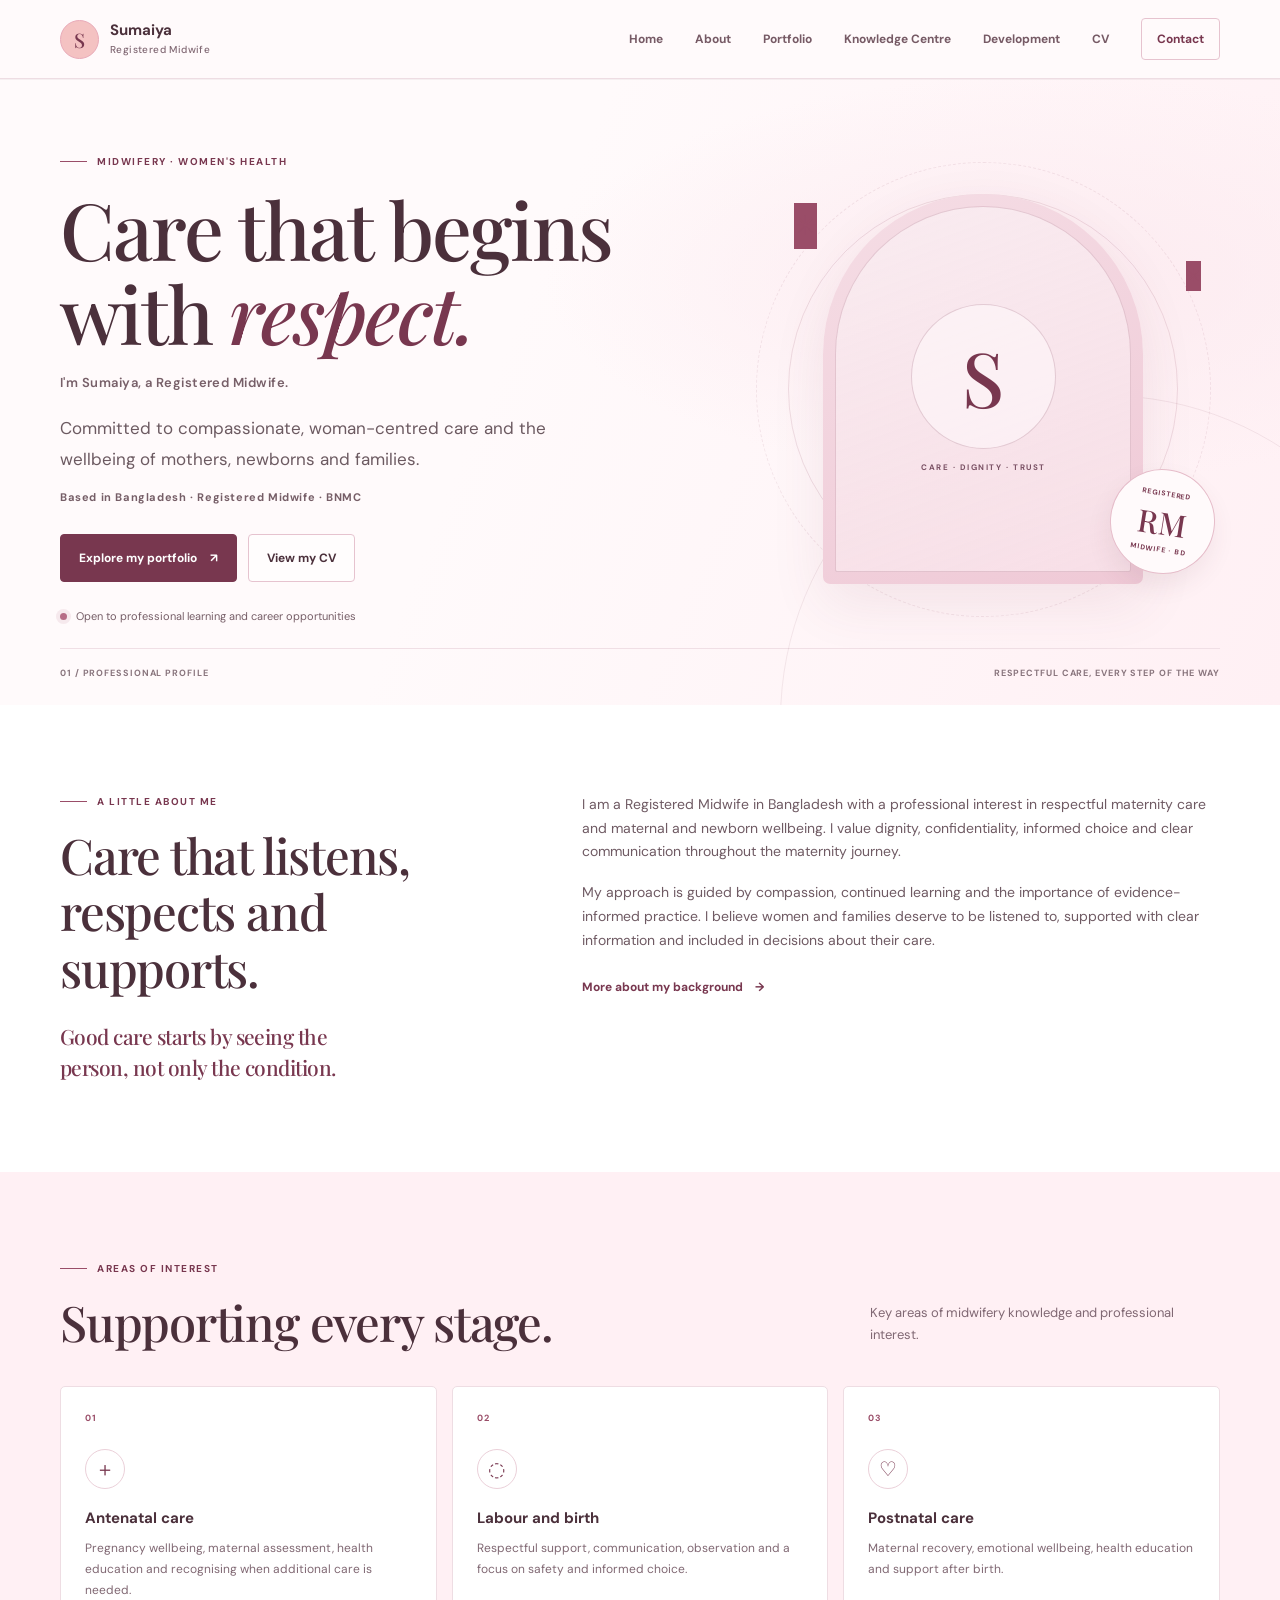
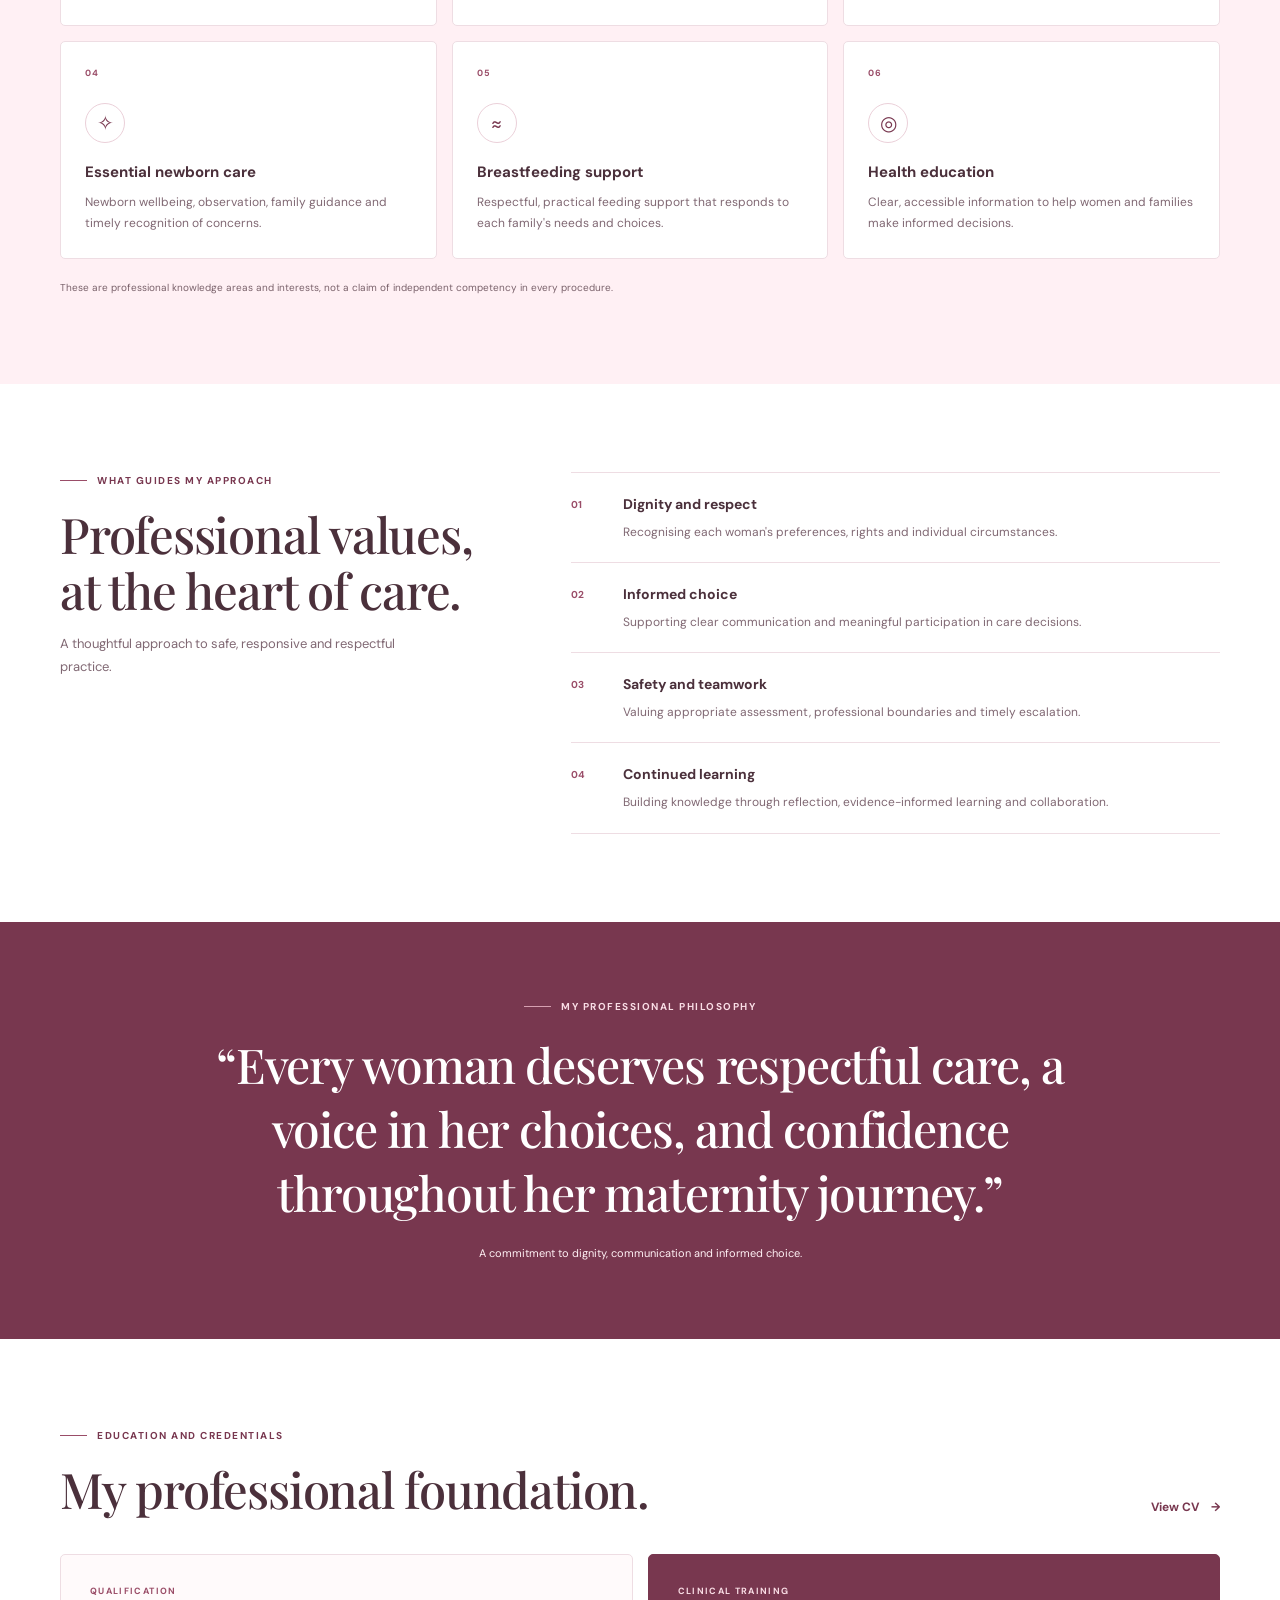
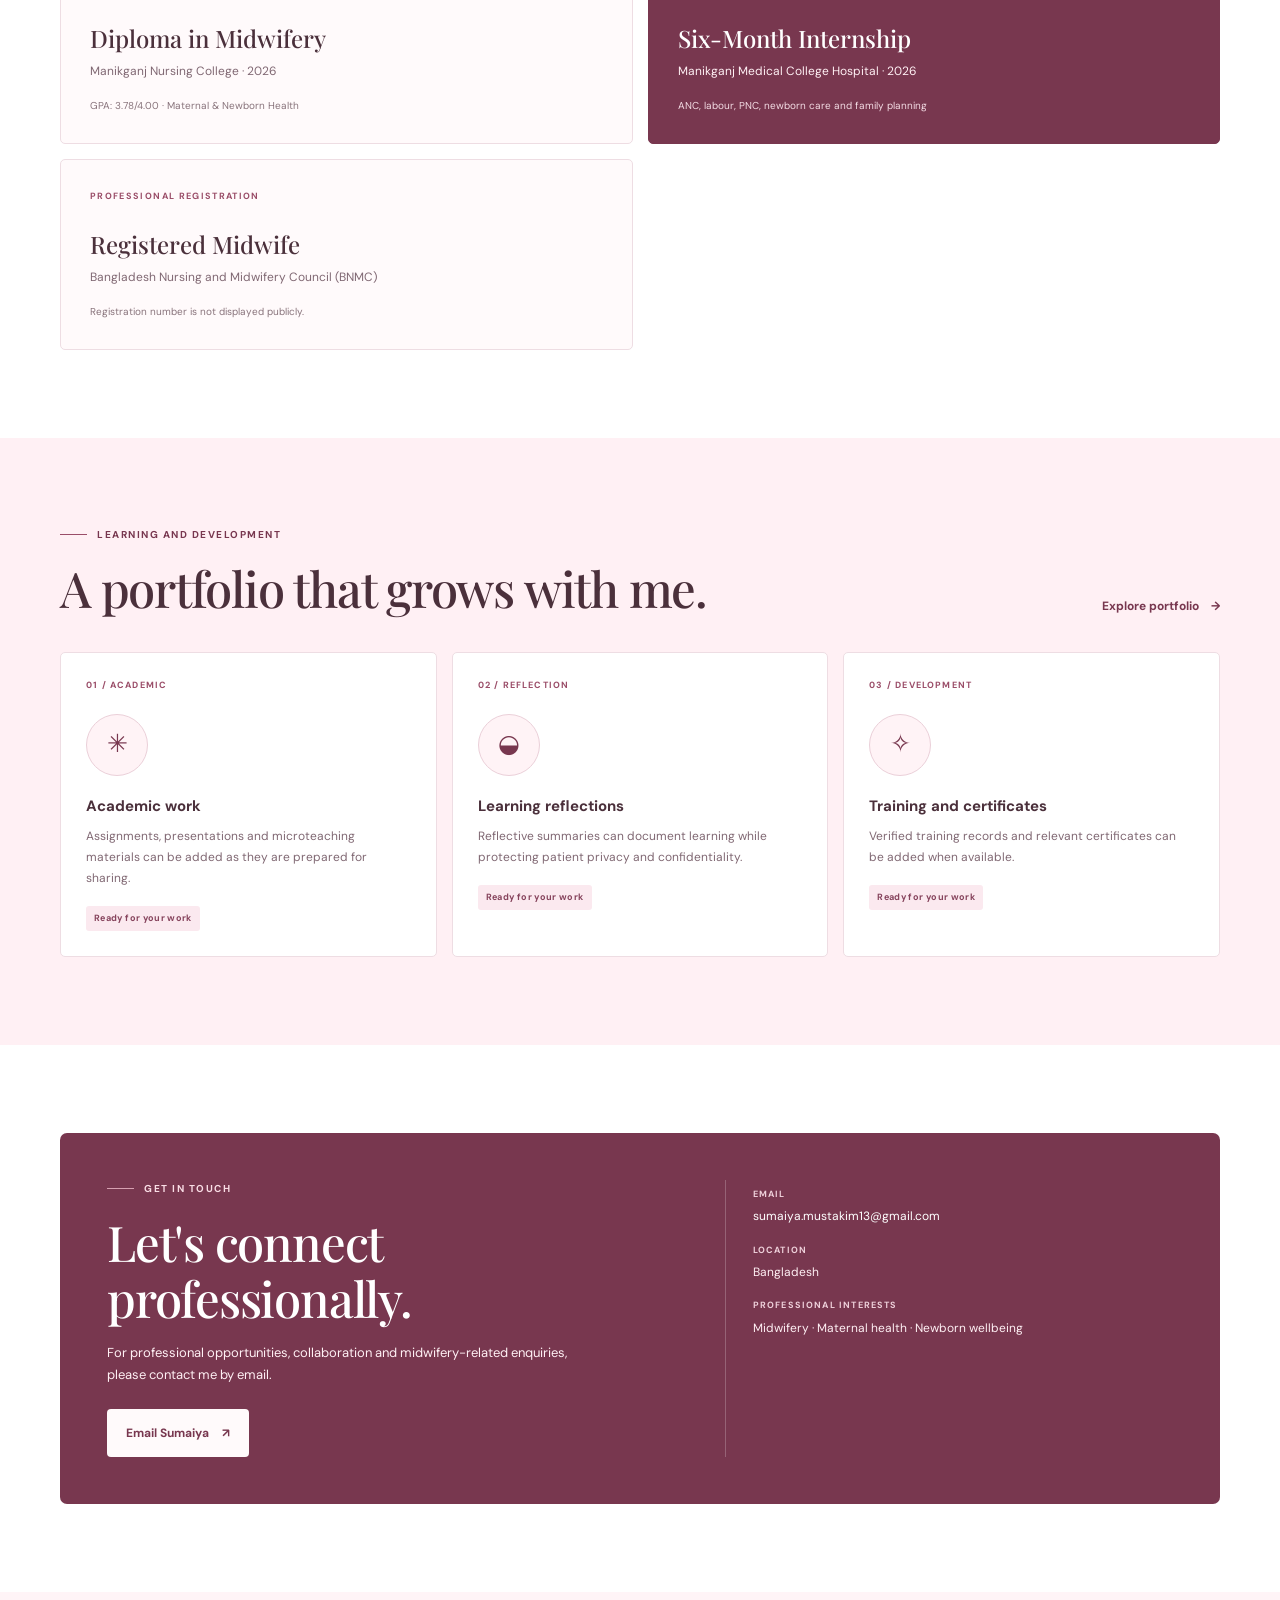
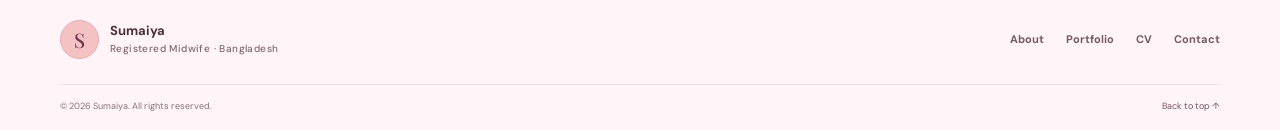
==== commit 3c8fecd8: "Apply unified baby pink theme to index.html" ====
--- a/index.html
+++ b/index.html
@@ -16,7 +16,7 @@
   <link rel="preconnect" href="https://fonts.googleapis.com">
   <link rel="preconnect" href="https://fonts.gstatic.com" crossorigin>
   <link href="https://fonts.googleapis.com/css2?family=DM+Sans:wght@400;500;600;700&family=Playfair+Display:wght@500;600;700&display=swap" rel="stylesheet">
-  <link rel="stylesheet" href="/assets/css/base.css"><link rel="stylesheet" href="/assets/css/hero.css"><link rel="stylesheet" href="/assets/css/sections.css"><link rel="stylesheet" href="/assets/css/responsive.css">
+  <link rel="stylesheet" href="/assets/css/base.css"><link rel="stylesheet" href="/assets/css/hero.css"><link rel="stylesheet" href="/assets/css/sections.css"><link rel="stylesheet" href="/assets/css/responsive.css"><link rel="stylesheet" href="/assets/css/baby-pink-theme.css">
   <title>Sumaiya | Registered Midwife in Bangladesh</title>
   <script type="application/ld+json">
   {
--- a/assets/css/sections.css
+++ b/assets/css/sections.css
@@ -27,3 +27,6 @@
 /* CV language proficiency layout */
 .cv-language{display:grid;gap:5px;color:#705A64;font-size:11px}.cv-language strong{color:var(--ink);font-size:12px}
 @media print{.cv-language{font-size:8.5pt}}
+
+/* Knowledge centre, search filters and development planner */
+.resource-search-label{display:block;margin:0 0 7px;font-size:13px;font-weight:700}.resource-search{width:100%;max-width:620px;padding:14px 16px;border:1px solid var(--line);border-radius:5px;background:white;color:var(--ink);font:inherit}.resource-search:focus-visible{outline:3px solid var(--focus);outline-offset:2px}.resource-count{font-size:12px;color:var(--muted)}.filter-row{display:flex;flex-wrap:wrap;gap:8px;margin:18px 0 26px}.filter-chip{border:1px solid var(--line);border-radius:99px;background:white;padding:9px 14px;color:var(--ink);font:600 12px var(--sans);cursor:pointer}.filter-chip:hover,.filter-chip.is-active{background:var(--deep);border-color:var(--deep);color:white}.learning-card,.development-card{padding:25px;border:1px solid var(--line);border-radius:6px;background:white;box-shadow:var(--shadow)}.learning-card h3,.development-card h3{margin:13px 0 8px;font:600 23px var(--serif)}.learning-card p,.development-card p{color:var(--muted);font-size:13px}.learning-empty{padding:25px;border:1px dashed var(--line);border-radius:5px;color:var(--muted)}.development-grid{display:grid;grid-template-columns:repeat(3,minmax(0,1fr));gap:16px}.development-check{display:flex;align-items:flex-start;gap:10px;padding:12px 0;border-bottom:1px solid #F2E5E9;font-size:13px;cursor:pointer}.development-check input{margin-top:5px;accent-color:var(--deep)}.progress-panel{display:flex;justify-content:space-between;align-items:center;gap:16px;margin-top:22px;padding:20px;border-radius:5px;background:var(--surface-soft)}.progress-panel h3{margin:0;font:600 20px var(--serif)}.progress-panel p{margin:4px 0 0;color:var(--muted);font-size:13px}@media(max-width:760px){.development-grid{grid-template-columns:1fr}.progress-panel{align-items:flex-start;flex-direction:column}.filter-row{gap:6px}.filter-chip{padding:8px 11px}}
--- a/assets/css/baby-pink-theme.css
+++ b/assets/css/baby-pink-theme.css
@@ -0,0 +1,70 @@
+/* Unified Baby Pink theme for every page in Sumaiya's portfolio. */
+:root{
+  color-scheme:light;
+  --ink:#4B303B;
+  --muted:#806873;
+  --deep:#78374F;
+  --deep-hover:#612A40;
+  --sage:#F4C2C2;
+  --sage-strong:#E8AAB8;
+  --paper:#FFFAFB;
+  --white:#FFFFFF;
+  --line:#EEDDE3;
+  --clay:#9A4D68;
+  --focus:#873D59;
+  --surface-soft:#FFF0F4;
+  --surface-pink:#FCEBF0;
+  --shadow:0 20px 55px rgb(120 55 79 / 9%);
+  --brand-pink:#F4C2C2;
+  --brand-rose:#78374F;
+}
+::selection{background:#F4C2C2;color:#4B303B}
+a:focus-visible,button:focus-visible,input:focus-visible{outline-color:#9A4D68}
+.site-header{border-bottom-color:#EEDDE3;background:rgb(255 250 251 / 95%)}
+.primary-nav a,.footer-nav a{color:#765A65}
+.primary-nav a:hover,.primary-nav a.active,.footer-nav a:hover,.text-link,.breadcrumbs a{color:#78374F}
+.primary-nav .nav-contact{border-color:#E6C3CF;color:#78374F}
+.brand-mark{border-color:#E8AAB8;background:#F4C2C2;color:#78374F}
+.hero{background:radial-gradient(ellipse at 82% 32%,#FCEBF0 0,transparent 34%),linear-gradient(112deg,#FFFAFB 40%,#FFF0F4 100%)}
+.hero:before{border-color:rgb(120 55 79 / 9%)}
+.eyebrow,.hero h1 em,.page-title em,.intro-aside{color:#78374F}
+.eyebrow-line,.art-leaf{background-color:#9A4D68;color:#9A4D68}
+.button-primary,.filter-chip:hover,.filter-chip.is-active,.detail-illustration span{background:#78374F;border-color:#78374F;color:#fff}
+.button-primary:hover{background:#612A40}
+.button-secondary{border-color:#E6C3CF;color:#4B303B}
+.button-secondary:hover{border-color:#9A4D68}
+.button-light{color:#78374F}
+.art-arch{background:linear-gradient(155deg,#F5DDE5,#EFC9D6)}
+.art-inner{background:linear-gradient(160deg,rgb(255 255 255 / 45%),rgb(252 235 240 / 65%))}
+.art-initial{color:#78374F}
+.art-stamp{border-color:#E6BDCA;color:#78374F}
+.section-sage,.section[style*="background:#eaf2f2"],.section[style*="background: #eaf2f2"]{background:#FFF0F4!important}
+.service-card,.portfolio-card,.portfolio-detail-card,.credential-card,.learning-card,.development-card{border-color:#EEDDE3}
+.service-card:hover,.portfolio-card:hover,.portfolio-detail-card:hover{border-color:#D9AAB9}
+.card-number,.portfolio-type,.credential-label{color:#9A4D68}
+.line-icon,.portfolio-symbol,.privacy-icon{border-color:#EBD0D9;color:#78374F}
+.credential-dark,.quote-band,.contact-panel{background:#78374F;border-color:#78374F}
+.credential-dark .credential-label,.contact-copy .eyebrow,.quote-inner .eyebrow{color:#F9DDE5}
+.credential-dark p,.contact-copy>p:not(.eyebrow),.contact-details p,.quote-credit{color:#FFF0F4}
+.contact-details a{color:#fff}
+.detail-illustration{border-color:#F1DDE4;background:#FFF0F4}
+.detail-illustration span{background:#78374F}
+.detail-illustration i{border-color:#E8BFCB;background:#F8E7ED}
+.illustration-two span{background:#F1D2DC;color:#78374F}
+.illustration-three span{background:#F8E7ED;color:#78374F}
+.site-footer{background:#FFF4F7}
+.footer-bottom{border-color:#F0DFE5}
+.filter-chip{border-color:#EEDDE3;color:#4B303B}
+.filter-chip:hover,.filter-chip.is-active{color:#fff}
+.progress-panel{background:#FFF0F4}
+.development-check input{accent-color:#9A4D68}
+.resource-search{border-color:#EEDDE3}
+.resource-search:focus-visible{outline-color:#9A4D68}
+.cv-page .cv-hero{background:linear-gradient(118deg,#78374F 0%,#984D68 58%,#C27D95 100%)}
+.cv-page .cv-hero h1 em{color:#F9DDE5}
+.cv-page .cv-label{color:#9A4D68}
+.cv-page .cv-panel-title,.cv-page .cv-sidebar-panel h2,.cv-page .cv-overview h2{color:#78374F}
+.cv-page .cv-panel-title:before,.cv-page .cv-timeline-item:before,.cv-page .cv-skill-list li:before{background:#C27D95}
+.cv-page .cv-year{background:#FCEBF0;color:#873D59}
+.cv-page .cv-registration{background:#FFF0F4;border-left-color:#C27D95}
+@media(prefers-reduced-motion:reduce){html{scroll-behavior:auto}*,*::before,*::after{animation-duration:.01ms!important;animation-iteration-count:1!important;scroll-behavior:auto!important;transition-duration:.01ms!important}}
